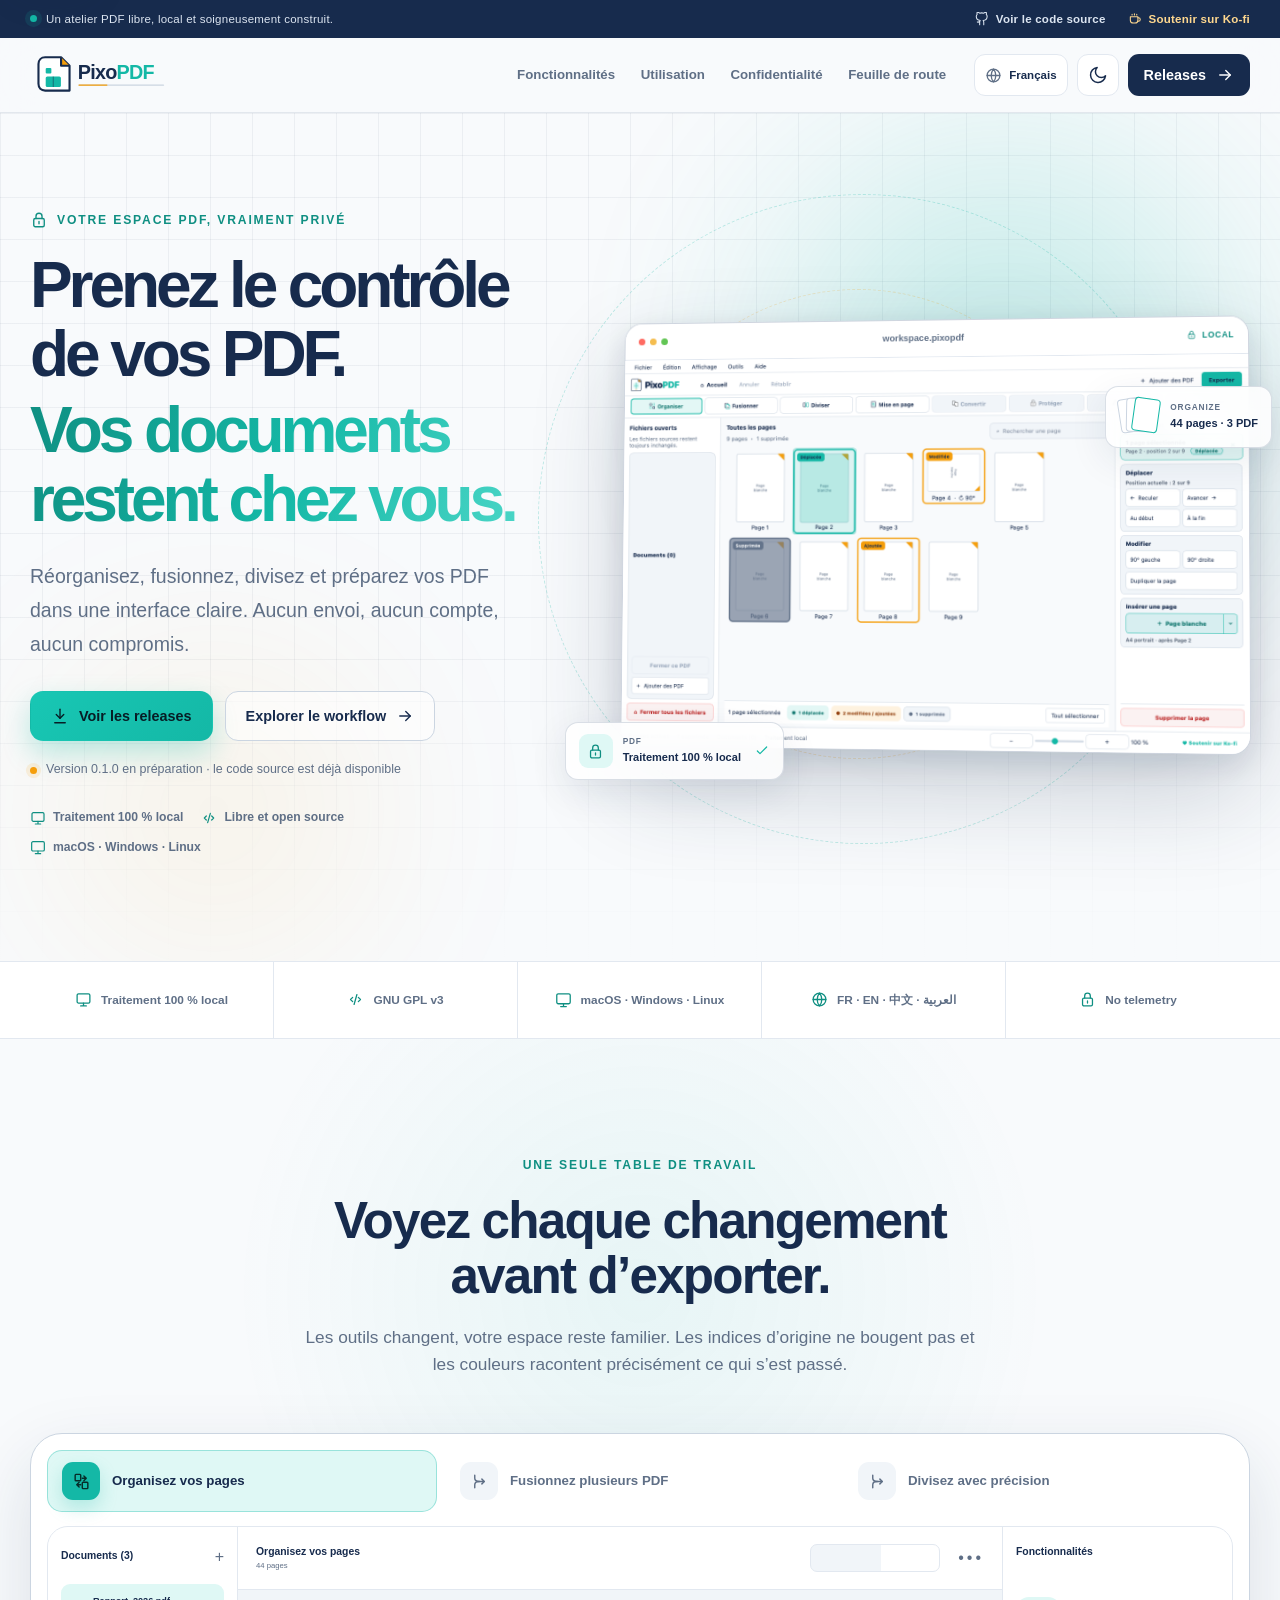
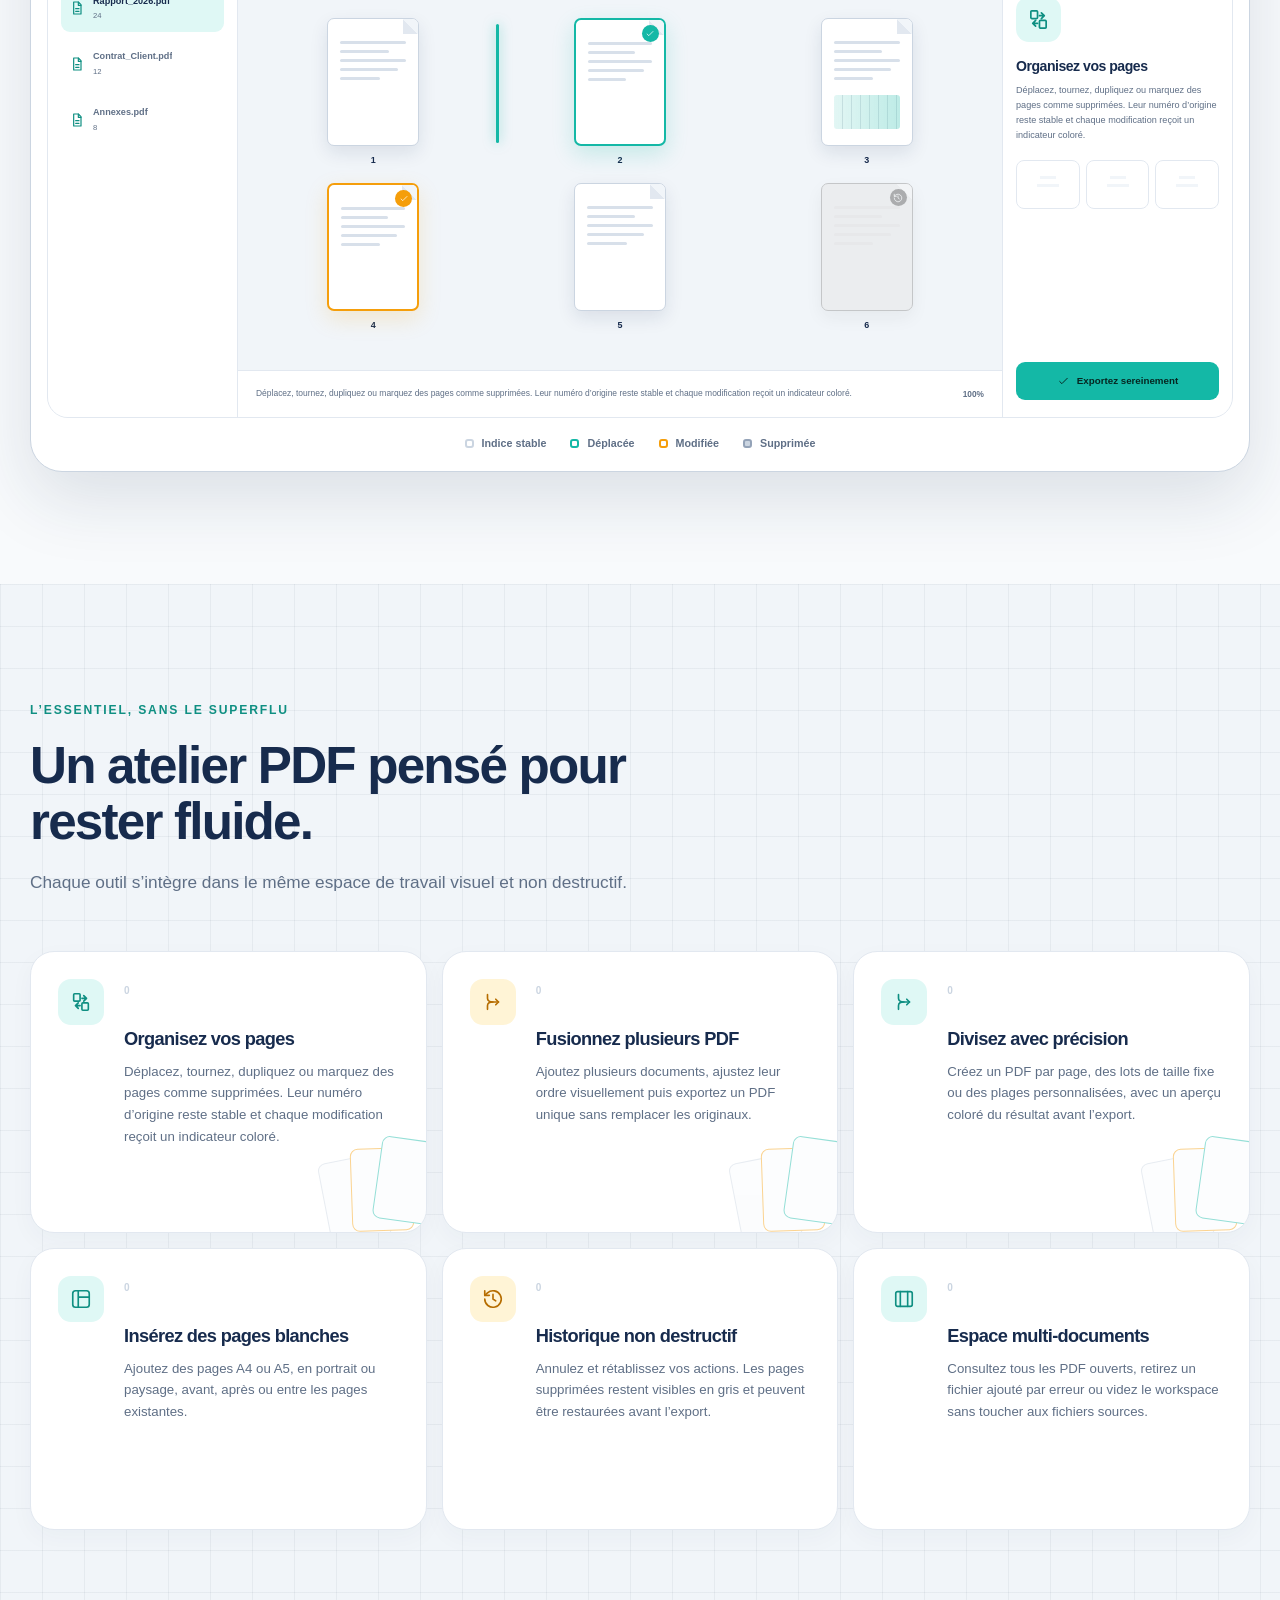
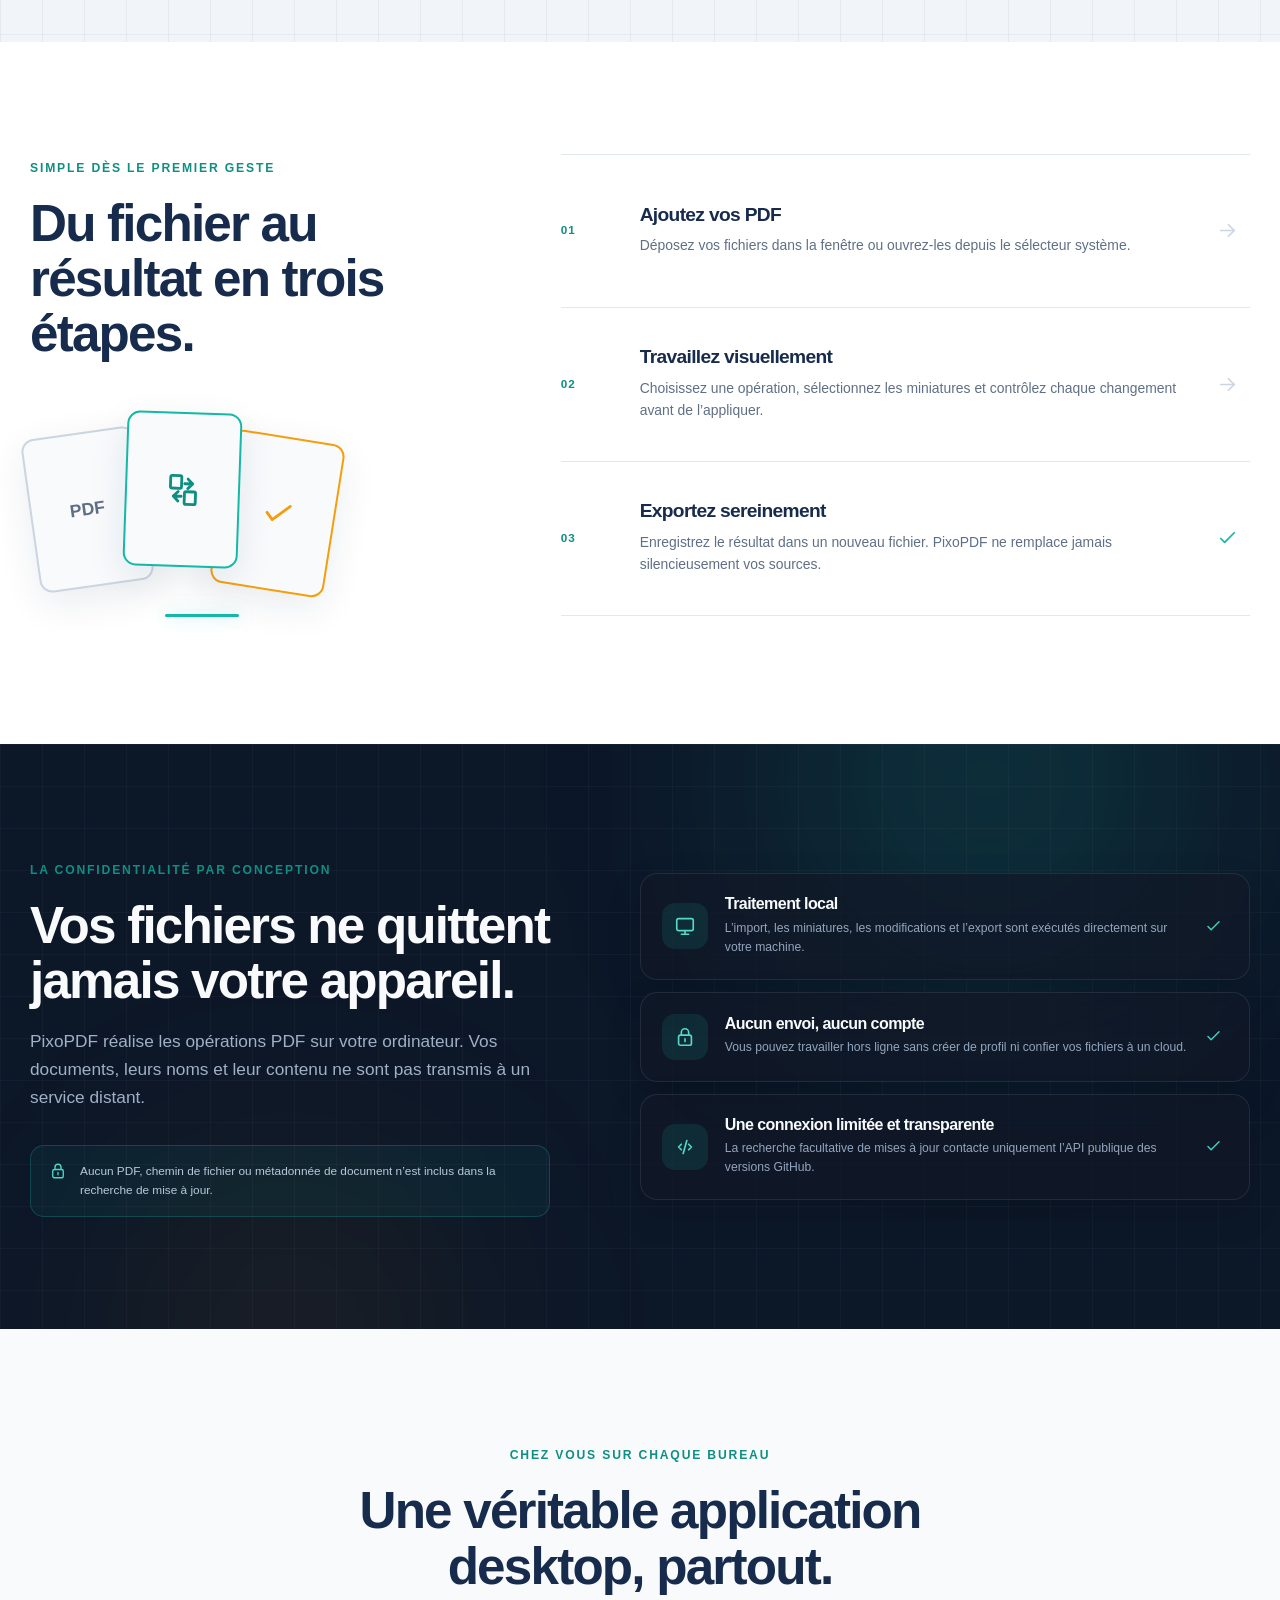
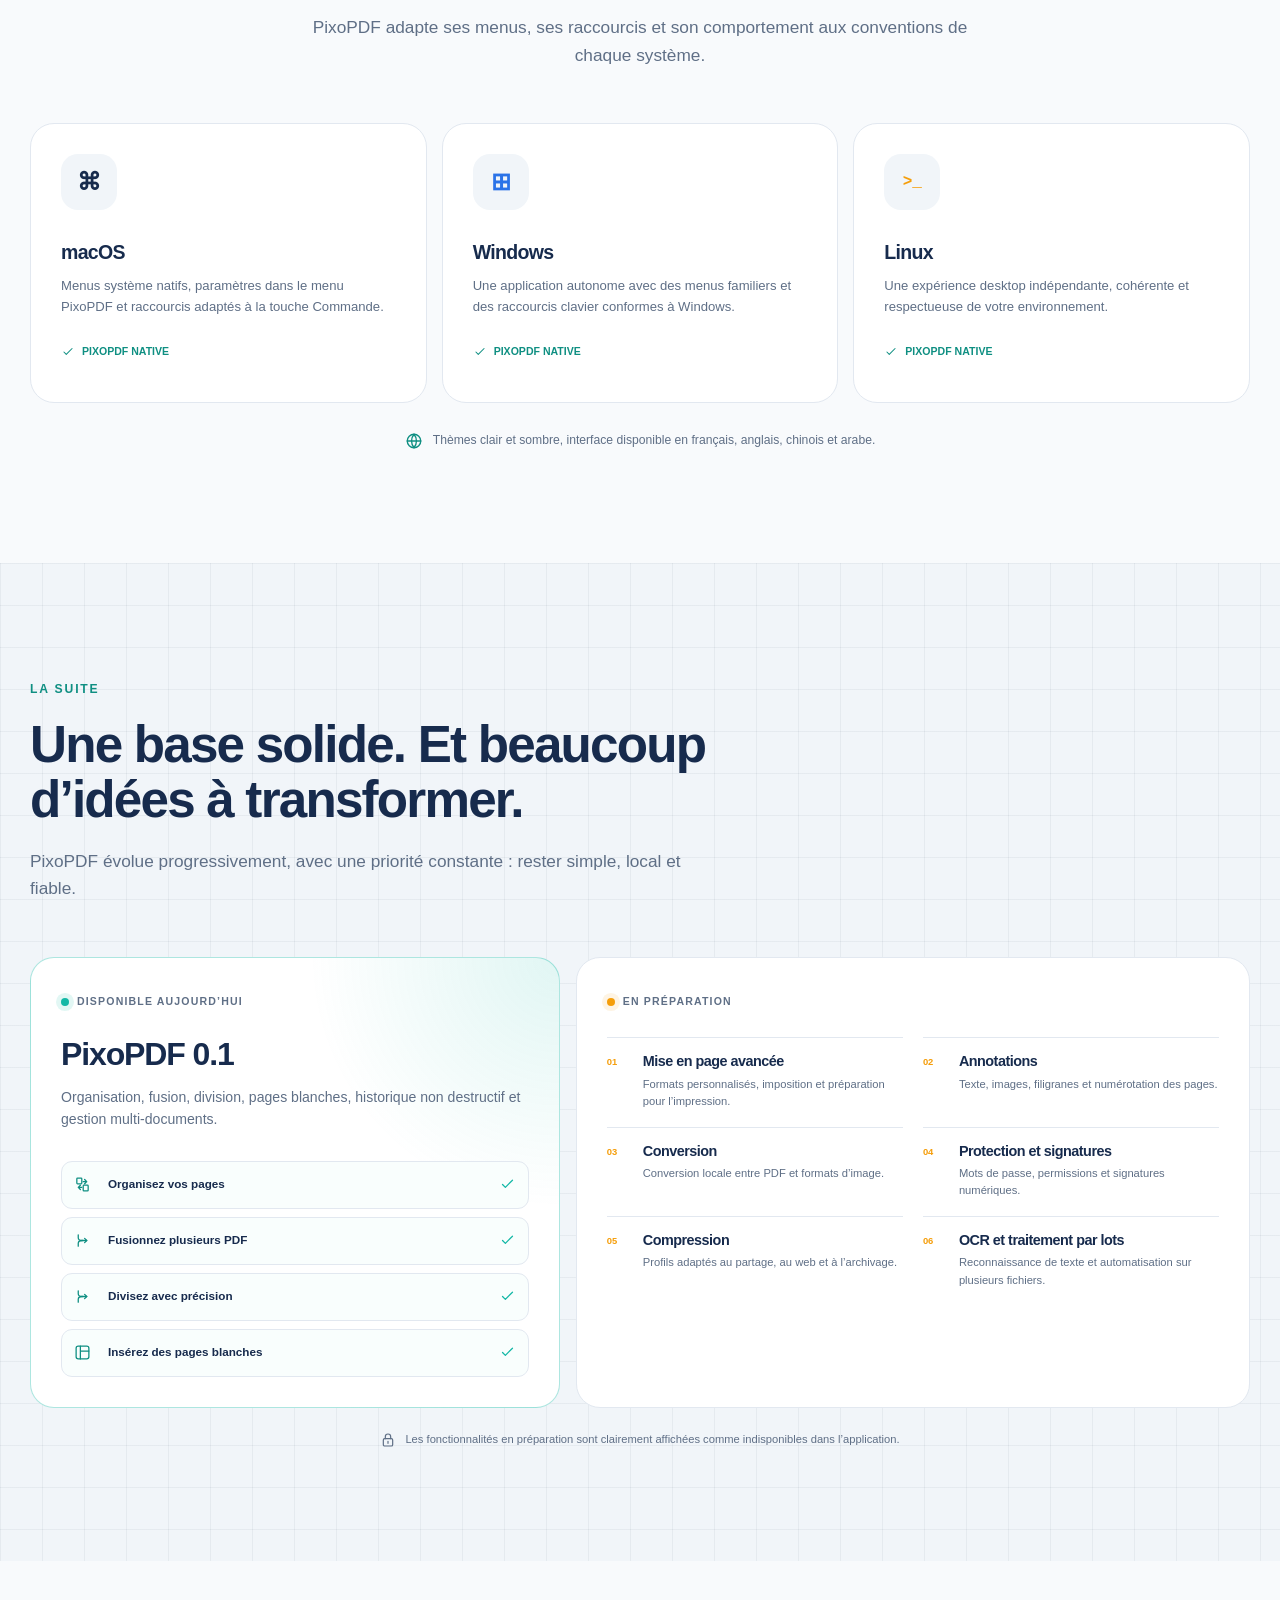
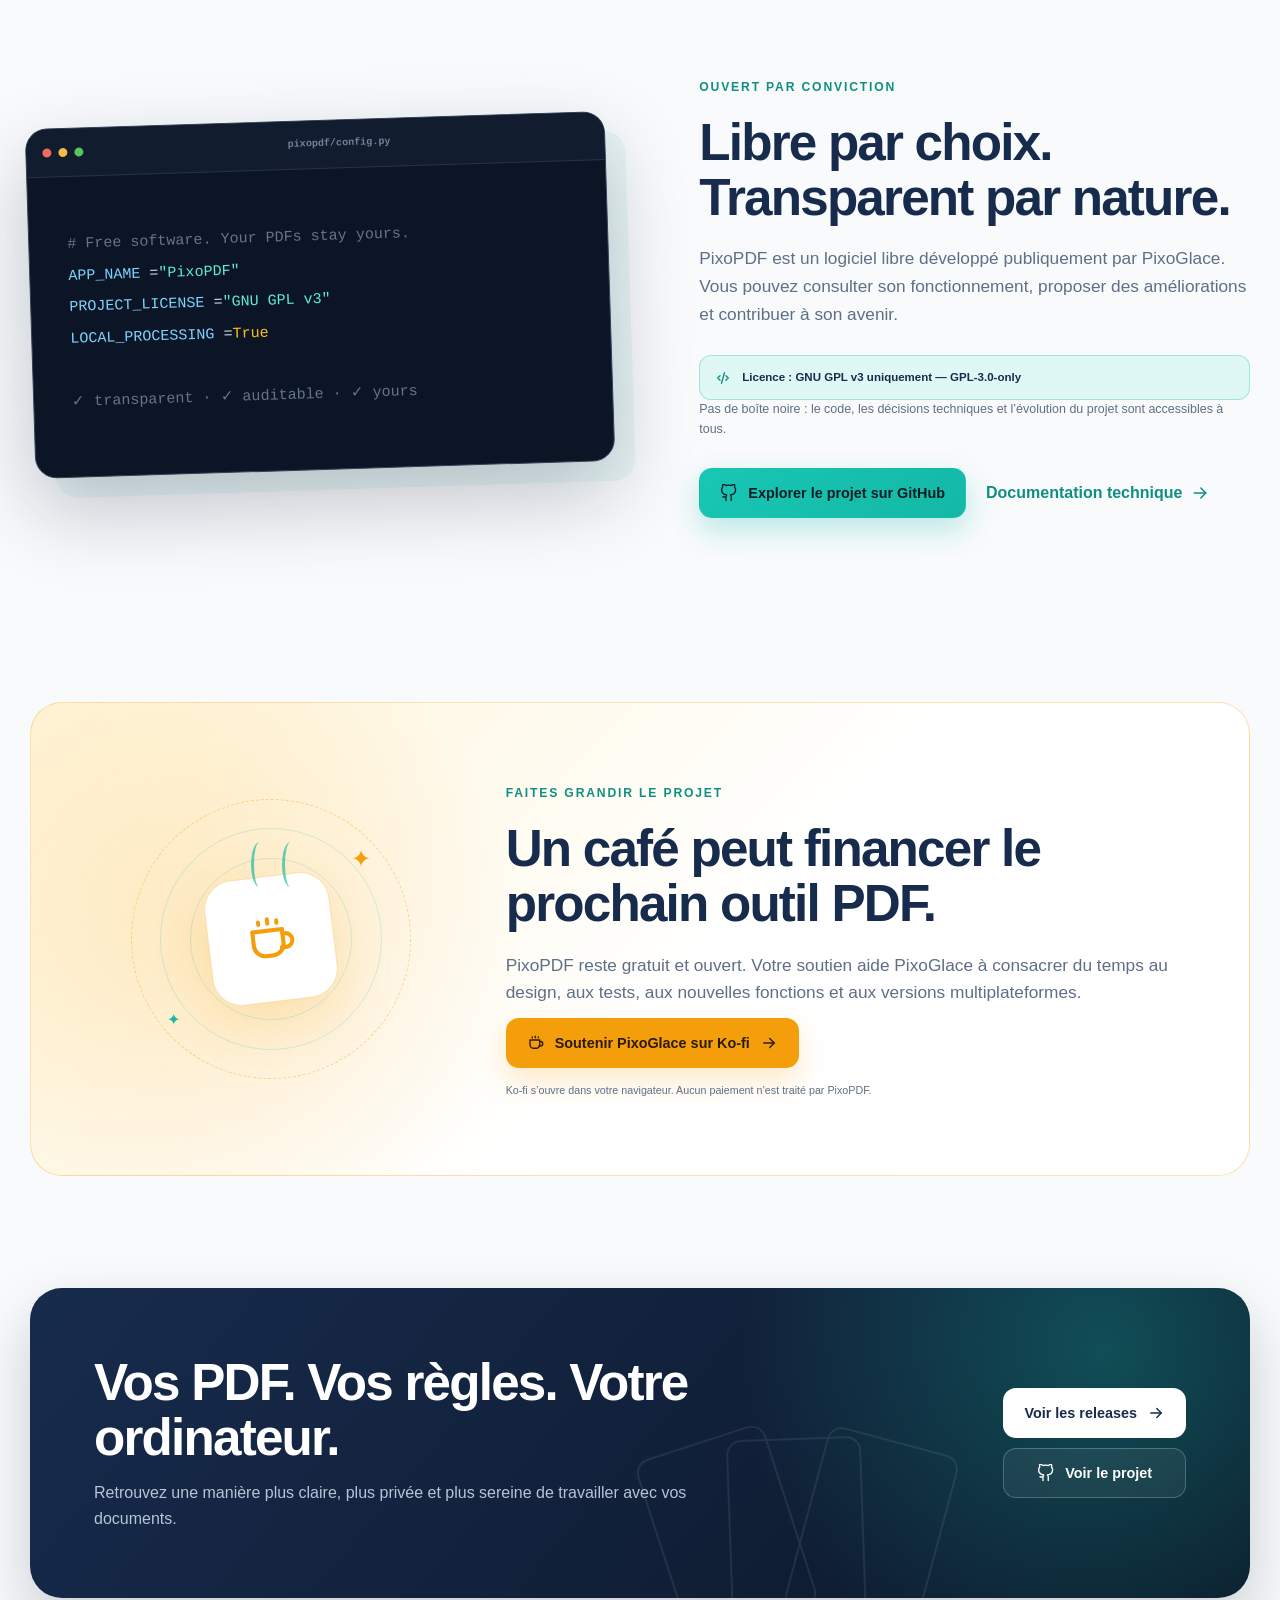
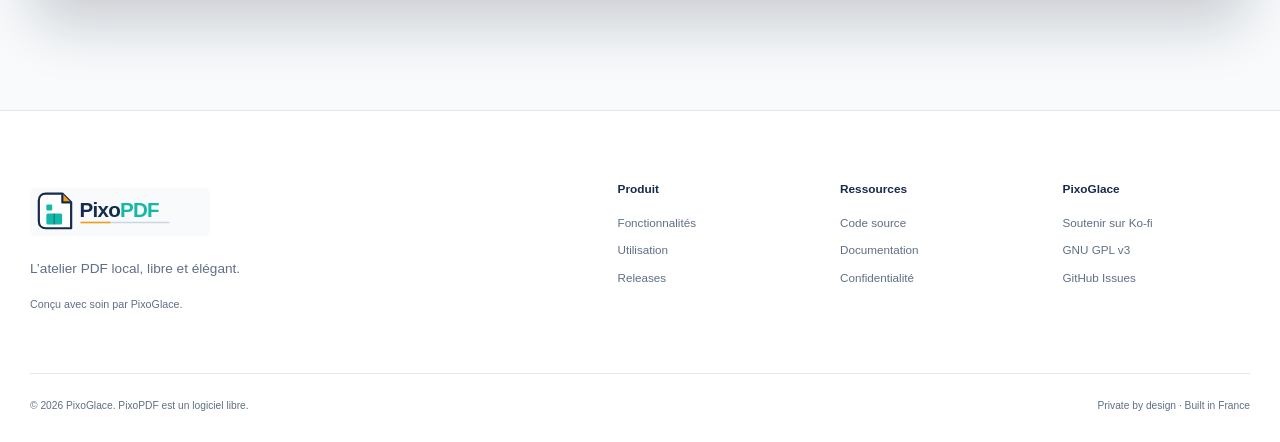
==== docs/index.html @ 4456e12b "feat(docs): add static multilingual showcase" ====
<!doctype html>
<html lang="fr" dir="ltr">
<head>
<meta charset="utf-8">
<meta name="viewport" content="width=device-width, initial-scale=1">
<link rel="preload" as="image" href="static/assets/pixopdf-wordmark-light.svg">
<link rel="preload" as="image" href="static/assets/pixopdf-wordmark-dark.svg">
<link rel="preload" as="image" href="static/assets/pixopdf-workspace-light.png">
<link rel="preload" as="image" href="static/assets/pixopdf-workspace-dark.png">
<title>PixoPDF — Organisez vos PDF sans les envoyer</title>
<meta name="description" content="Une boîte à outils PDF libre, privée et multiplateforme pour organiser, fusionner et diviser vos documents localement.">
<meta name="application-name" content="PixoPDF">
<link rel="author" href="https://github.com/PixoGlace">
<meta name="author" content="PixoGlace">
<link rel="manifest" href="site.webmanifest">
<link rel="canonical" href="https://pixoglace.github.io/pixopdf/">
<link rel="alternate" hreflang="fr" href="https://pixoglace.github.io/pixopdf/">
<link rel="alternate" hreflang="en" href="https://pixoglace.github.io/pixopdf/en/">
<link rel="alternate" hreflang="zh" href="https://pixoglace.github.io/pixopdf/zh/">
<link rel="alternate" hreflang="ar" href="https://pixoglace.github.io/pixopdf/ar/">
<meta property="og:title" content="PixoPDF — Organisez vos PDF sans les envoyer">
<meta property="og:description" content="Une boîte à outils PDF libre, privée et multiplateforme pour organiser, fusionner et diviser vos documents localement.">
<meta property="og:url" content="https://pixoglace.github.io/pixopdf/">
<meta property="og:site_name" content="PixoPDF">
<meta property="og:image" content="https://pixoglace.github.io/pixopdf/static/assets/pixopdf-og.png">
<meta property="og:image:width" content="1200">
<meta property="og:image:height" content="630">
<meta property="og:type" content="website">
<meta name="twitter:card" content="summary_large_image">
<meta name="twitter:title" content="PixoPDF — Organisez vos PDF sans les envoyer">
<meta name="twitter:description" content="Une boîte à outils PDF libre, privée et multiplateforme pour organiser, fusionner et diviser vos documents localement.">
<meta name="twitter:image" content="https://pixoglace.github.io/pixopdf/static/assets/pixopdf-og.png">
<link rel="icon" href="static/assets/pixopdf-app-icon-light.svg">
<link rel="stylesheet" href="static/style.css">
</head>
<body>
<input class="theme-checkbox" type="checkbox" id="theme-toggle" aria-label="Utiliser le thème sombre"><input class="menu-checkbox" type="checkbox" id="menu-toggle" aria-label="Ouvrir le menu"><a class="skip-link" href="#main">Accueil</a><div class="project-banner"><div class="shell banner-inner">
<p><span class="banner-pulse" aria-hidden="true"></span>Un atelier PDF libre, local et soigneusement construit.</p>
<div class="banner-links">
<a href="https://github.com/PixoGlace/pixopdf" target="_blank" rel="noopener noreferrer"><svg aria-hidden="true" fill="none" viewBox="0 0 24 24" stroke="currentColor" stroke-linecap="round" stroke-linejoin="round" stroke-width="1.8"><path d="M15 22v-4a4.8 4.8 0 0 0-1-3.5c3.3-.4 6.8-1.6 6.8-7A5.4 5.4 0 0 0 19.3 4 5 5 0 0 0 19.2.5S18 0 15 2a13.4 13.4 0 0 0-7 0C5-.1 3.8.5 3.8.5A5 5 0 0 0 3.7 4a5.4 5.4 0 0 0-1.5 3.7c0 5.3 3.5 6.5 6.8 6.9A4.8 4.8 0 0 0 8 18v4m-4-5c3 1 4-1 4-1"></path></svg>Voir le code source</a><a class="banner-kofi" href="https://ko-fi.com/pixoglace" target="_blank" rel="noopener noreferrer"><svg aria-hidden="true" fill="none" viewBox="0 0 24 24" stroke="currentColor" stroke-linecap="round" stroke-linejoin="round" stroke-width="1.8"><path d="M4 8h13v6a5 5 0 0 1-5 5H9a5 5 0 0 1-5-5Z"></path><path d="M17 10h1a3 3 0 0 1 0 6h-2"></path><path d="M7 4v1M11 3v2M15 4v1"></path></svg>Soutenir sur Ko-fi</a>
</div>
</div></div>
<header class="site-header"><div class="shell header-inner">
<a class="brand" href="./" aria-label="PixoPDF"><img class="brand-light" src="static/assets/pixopdf-wordmark-light.svg" alt="PixoPDF"><img class="brand-dark" src="static/assets/pixopdf-wordmark-dark.svg" alt="PixoPDF"></a><nav class="main-nav" aria-label="Navigation" id="mobile-navigation"><a href="#features">Fonctionnalités</a><a href="#workflow">Utilisation</a><a href="#privacy">Confidentialité</a><a href="#roadmap">Feuille de route</a><a class="mobile-kofi" href="https://ko-fi.com/pixoglace" target="_blank" rel="noopener noreferrer"><svg aria-hidden="true" fill="none" viewBox="0 0 24 24" stroke="currentColor" stroke-linecap="round" stroke-linejoin="round" stroke-width="1.8"><path d="M4 8h13v6a5 5 0 0 1-5 5H9a5 5 0 0 1-5-5Z"></path><path d="M17 10h1a3 3 0 0 1 0 6h-2"></path><path d="M7 4v1M11 3v2M15 4v1"></path></svg>Soutenir</a></nav><div class="header-actions">
<details class="language-menu"><summary><svg class="" aria-hidden="true" fill="none" viewBox="0 0 24 24" stroke="currentColor" stroke-linecap="round" stroke-linejoin="round" stroke-width="1.8"><circle cx="12" cy="12" r="9"></circle><path d="M3 12h18M12 3a14 14 0 0 1 0 18M12 3a14 14 0 0 0 0 18"></path></svg><span>Français</span></summary><ul>
<li><a href="./" hreflang="fr" aria-current="page">Français</a></li>
<li><a href="en/" hreflang="en">English</a></li>
<li><a href="zh/" hreflang="zh">中文</a></li>
<li><a href="ar/" hreflang="ar">العربية</a></li>
</ul></details><label class="icon-button theme-label" for="theme-toggle"><span class="sr-only">Utiliser le thème sombre</span><svg class="moon-icon" aria-hidden="true" fill="none" viewBox="0 0 24 24" stroke="currentColor" stroke-linecap="round" stroke-linejoin="round" stroke-width="1.8"><path d="M21 13a9 9 0 1 1-10-10 7 7 0 0 0 10 10Z"></path></svg><svg class="sun-icon" aria-hidden="true" fill="none" viewBox="0 0 24 24" stroke="currentColor" stroke-linecap="round" stroke-linejoin="round" stroke-width="1.8"><circle cx="12" cy="12" r="4"></circle><path d="M12 2v2M12 20v2M4.9 4.9l1.4 1.4M17.7 17.7l1.4 1.4M2 12h2M20 12h2M4.9 19.1l1.4-1.4M17.7 6.3l1.4-1.4"></path></svg></label><a class="button button-small header-download" href="https://github.com/PixoGlace/pixopdf/releases">Releases<svg aria-hidden="true" fill="none" viewBox="0 0 24 24" stroke="currentColor" stroke-linecap="round" stroke-linejoin="round" stroke-width="1.8"><path d="M5 12h14"></path><path d="m13 6 6 6-6 6"></path></svg></a><label class="menu-toggle" for="menu-toggle"><span class="sr-only">Ouvrir le menu</span><i aria-hidden="true"></i><i aria-hidden="true"></i></label>
</div>
</div></header><main id="main"><section class="hero section-grid" id="home"><div class="hero-glow hero-glow-teal"></div>
<div class="hero-glow hero-glow-amber"></div>
<div class="shell hero-content">
<div class="hero-copy">
<div class="eyebrow">
<svg aria-hidden="true" fill="none" viewBox="0 0 24 24" stroke="currentColor" stroke-linecap="round" stroke-linejoin="round" stroke-width="1.8"><rect x="5" y="10" width="14" height="11" rx="2"></rect><path d="M8 10V7a4 4 0 0 1 8 0v3M12 14v3"></path></svg>Votre espace PDF, vraiment privé</div>
<h1>Prenez le contrôle de vos PDF.<span>Vos documents restent chez vous.</span>
</h1>
<p class="hero-description">Réorganisez, fusionnez, divisez et préparez vos PDF dans une interface claire. Aucun envoi, aucun compte, aucun compromis.</p>
<div class="hero-actions">
<a class="button button-primary" href="https://github.com/PixoGlace/pixopdf/releases"><svg aria-hidden="true" fill="none" viewBox="0 0 24 24" stroke="currentColor" stroke-linecap="round" stroke-linejoin="round" stroke-width="1.8"><path d="M12 3v12"></path><path d="m7 10 5 5 5-5"></path><path d="M5 21h14"></path></svg>Voir les releases</a><a class="button button-secondary" href="#showcase">Explorer le workflow<svg aria-hidden="true" fill="none" viewBox="0 0 24 24" stroke="currentColor" stroke-linecap="round" stroke-linejoin="round" stroke-width="1.8"><path d="M5 12h14"></path><path d="m13 6 6 6-6 6"></path></svg></a>
</div>
<p class="release-note"><span class="release-dot"></span>Version 0.1.0 en préparation · le code source est déjà disponible</p>
<div class="hero-badges" aria-label="Gratuit · Sans compte · GNU GPLv3">
<span><svg aria-hidden="true" fill="none" viewBox="0 0 24 24" stroke="currentColor" stroke-linecap="round" stroke-linejoin="round" stroke-width="1.8"><rect x="3" y="4" width="18" height="13" rx="2"></rect><path d="M8 21h8M12 17v4"></path></svg>Traitement 100 % local</span><span><svg aria-hidden="true" fill="none" viewBox="0 0 24 24" stroke="currentColor" stroke-linecap="round" stroke-linejoin="round" stroke-width="1.8"><path d="m8 9-3 3 3 3"></path><path d="m16 9 3 3-3 3"></path><path d="m14 5-4 14"></path></svg>Libre et open source</span><span><svg aria-hidden="true" fill="none" viewBox="0 0 24 24" stroke="currentColor" stroke-linecap="round" stroke-linejoin="round" stroke-width="1.8"><rect x="2.5" y="4" width="19" height="14" rx="2"></rect><path d="M8 22h8M12 18v4"></path></svg>macOS · Windows · Linux</span>
</div>
</div>
<div class="hero-visual">
<div class="visual-orbit orbit-one"></div>
<div class="visual-orbit orbit-two"></div>
<div class="app-window">
<div class="window-bar">
<div class="window-dots" aria-hidden="true">
<span></span><span></span><span></span>
</div>
<div class="window-title">workspace.pixopdf</div>
<div class="window-secure">
<svg aria-hidden="true" fill="none" viewBox="0 0 24 24" stroke="currentColor" stroke-linecap="round" stroke-linejoin="round" stroke-width="1.8"><rect x="5" y="10" width="14" height="11" rx="2"></rect><path d="M8 10V7a4 4 0 0 1 8 0v3M12 14v3"></path></svg>LOCAL</div>
</div>
<img class="workspace-shot shot-light" src="static/assets/pixopdf-workspace-light.png" alt="Interface de PixoPDF affichant des miniatures de pages et les options d’organisation"><img class="workspace-shot shot-dark" src="static/assets/pixopdf-workspace-dark.png" alt="Interface de PixoPDF affichant des miniatures de pages et les options d’organisation">
</div>
<div class="floating-card floating-local">
<span class="floating-icon teal"><svg aria-hidden="true" fill="none" viewBox="0 0 24 24" stroke="currentColor" stroke-linecap="round" stroke-linejoin="round" stroke-width="1.8"><rect x="5" y="10" width="14" height="11" rx="2"></rect><path d="M8 10V7a4 4 0 0 1 8 0v3M12 14v3"></path></svg></span><span><small>PDF</small>Traitement 100 % local</span><svg aria-hidden="true" fill="none" viewBox="0 0 24 24" stroke="currentColor" stroke-linecap="round" stroke-linejoin="round" stroke-width="1.8" class="floating-check"><path d="m5 12 4 4L19 6"></path></svg>
</div>
<div class="floating-card floating-pages">
<div class="mini-pages" aria-hidden="true">
<i></i><i></i><i></i>
</div>
<span><small>ORGANIZE</small>44 pages · 3 PDF</span>
</div>
</div>
</div></section><section class="trust-strip" aria-label="Gratuit · Sans compte · GNU GPLv3"><div class="shell trust-inner">
<div>
<svg aria-hidden="true" fill="none" viewBox="0 0 24 24" stroke="currentColor" stroke-linecap="round" stroke-linejoin="round" stroke-width="1.8"><rect x="3" y="4" width="18" height="13" rx="2"></rect><path d="M8 21h8M12 17v4"></path></svg><span>Traitement 100 % local</span>
</div>
<div>
<svg aria-hidden="true" fill="none" viewBox="0 0 24 24" stroke="currentColor" stroke-linecap="round" stroke-linejoin="round" stroke-width="1.8"><path d="m8 9-3 3 3 3"></path><path d="m16 9 3 3-3 3"></path><path d="m14 5-4 14"></path></svg><span>GNU GPL v3</span>
</div>
<div>
<svg aria-hidden="true" fill="none" viewBox="0 0 24 24" stroke="currentColor" stroke-linecap="round" stroke-linejoin="round" stroke-width="1.8"><rect x="2.5" y="4" width="19" height="14" rx="2"></rect><path d="M8 22h8M12 18v4"></path></svg><span>macOS · Windows · Linux</span>
</div>
<div>
<svg aria-hidden="true" fill="none" viewBox="0 0 24 24" stroke="currentColor" stroke-linecap="round" stroke-linejoin="round" stroke-width="1.8"><circle cx="12" cy="12" r="9"></circle><path d="M3 12h18M12 3a14 14 0 0 1 0 18M12 3a14 14 0 0 0 0 18"></path></svg><span>FR · EN · 中文 · العربية</span>
</div>
<div>
<svg aria-hidden="true" fill="none" viewBox="0 0 24 24" stroke="currentColor" stroke-linecap="round" stroke-linejoin="round" stroke-width="1.8"><rect x="5" y="10" width="14" height="11" rx="2"></rect><path d="M8 10V7a4 4 0 0 1 8 0v3M12 14v3"></path></svg><span>No telemetry</span>
</div>
</div></section><section class="showcase section" id="showcase"><div class="shell">
<div class="section-heading centered">
<span class="eyebrow">Une seule table de travail</span><h2>Voyez chaque changement avant d’exporter.</h2>
<p>Les outils changent, votre espace reste familier. Les indices d’origine ne bougent pas et les couleurs racontent précisément ce qui s’est passé.</p>
</div>
<div class="showcase-shell">
<input class="mode-radio" type="radio" name="showcase-mode" id="mode-organize" checked><input class="mode-radio" type="radio" name="showcase-mode" id="mode-merge"><input class="mode-radio" type="radio" name="showcase-mode" id="mode-split"><div class="mode-tabs" aria-label="Choisissez un mode pour découvrir son flux">
<label class="mode-tab" for="mode-organize"><span><svg aria-hidden="true" fill="none" viewBox="0 0 24 24" stroke="currentColor" stroke-linecap="round" stroke-linejoin="round" stroke-width="1.8"><rect x="4" y="3" width="7" height="8" rx="1"></rect><rect x="13" y="13" width="7" height="8" rx="1"></rect><path d="m15 5 3 3-3 3M18 8h-5M9 19l-3-3 3-3M6 16h5"></path></svg></span>Organisez vos pages</label><label class="mode-tab" for="mode-merge"><span><svg aria-hidden="true" fill="none" viewBox="0 0 24 24" stroke="currentColor" stroke-linecap="round" stroke-linejoin="round" stroke-width="1.8"><path d="M6 4v4c0 3 2 4 6 4h6"></path><path d="M6 20v-4c0-3 2-4 6-4"></path><path d="m15 9 3 3-3 3"></path></svg></span>Fusionnez plusieurs PDF</label><label class="mode-tab" for="mode-split"><span><svg aria-hidden="true" fill="none" viewBox="0 0 24 24" stroke="currentColor" stroke-linecap="round" stroke-linejoin="round" stroke-width="1.8"><path d="M6 4v4c0 3 2 4 6 4h6"></path><path d="M12 12c-4 0-6 1-6 4v4"></path><path d="m15 9 3 3-3 3"></path></svg></span>Divisez avec précision</label>
</div>
<div class="workflow-demo demo-mode demo-organize">
<aside class="demo-files"><div class="demo-panel-title">
<span>Documents (3)</span><b>+</b>
</div>
<div class="demo-file selected">
<svg aria-hidden="true" fill="none" viewBox="0 0 24 24" stroke="currentColor" stroke-linecap="round" stroke-linejoin="round" stroke-width="1.8"><path d="M7 3h7l4 4v14H7Z"></path><path d="M14 3v5h4M10 13h5M10 17h5"></path></svg><span><b>Rapport_2026.pdf</b><small>24</small></span>
</div>
<div class="demo-file">
<svg aria-hidden="true" fill="none" viewBox="0 0 24 24" stroke="currentColor" stroke-linecap="round" stroke-linejoin="round" stroke-width="1.8"><path d="M7 3h7l4 4v14H7Z"></path><path d="M14 3v5h4M10 13h5M10 17h5"></path></svg><span><b>Contrat_Client.pdf</b><small>12</small></span>
</div>
<div class="demo-file">
<svg aria-hidden="true" fill="none" viewBox="0 0 24 24" stroke="currentColor" stroke-linecap="round" stroke-linejoin="round" stroke-width="1.8"><path d="M7 3h7l4 4v14H7Z"></path><path d="M14 3v5h4M10 13h5M10 17h5"></path></svg><span><b>Annexes.pdf</b><small>8</small></span>
</div></aside><div class="demo-canvas">
<div class="demo-toolbar">
<span><b>Organisez vos pages</b><small>44 pages</small></span><div class="demo-search"></div>
<div class="demo-view-dots">•••</div>
</div>
<div class="page-conveyor" aria-live="polite">
<div class="page-wrap state-stable">
<div class="page-card">
<div class="page-fold"></div>
<div class="page-lines">
<i></i><i></i><i></i><i></i><i></i>
</div>
</div>
<span class="page-index">1</span>
</div>
<div class="page-wrap state-moved">
<span class="drop-index"></span><div class="page-card">
<div class="page-fold"></div>
<div class="page-lines">
<i></i><i></i><i></i><i></i><i></i>
</div>
<span class="state-mark"><svg aria-hidden="true" fill="none" viewBox="0 0 24 24" stroke="currentColor" stroke-linecap="round" stroke-linejoin="round" stroke-width="1.8"><path d="m5 12 4 4L19 6"></path></svg></span>
</div>
<span class="page-index">2</span>
</div>
<div class="page-wrap state-stable">
<div class="page-card">
<div class="page-fold"></div>
<div class="page-lines">
<i></i><i></i><i></i><i></i><i></i>
</div>
<div class="page-chart"></div>
</div>
<span class="page-index">3</span>
</div>
<div class="page-wrap state-modified">
<div class="page-card">
<div class="page-fold"></div>
<div class="page-lines">
<i></i><i></i><i></i><i></i><i></i>
</div>
<span class="state-mark"><svg aria-hidden="true" fill="none" viewBox="0 0 24 24" stroke="currentColor" stroke-linecap="round" stroke-linejoin="round" stroke-width="1.8"><path d="m5 12 4 4L19 6"></path></svg></span>
</div>
<span class="page-index">4</span>
</div>
<div class="page-wrap state-stable">
<div class="page-card">
<div class="page-fold"></div>
<div class="page-lines">
<i></i><i></i><i></i><i></i><i></i>
</div>
</div>
<span class="page-index">5</span>
</div>
<div class="page-wrap state-deleted">
<div class="page-card">
<div class="page-fold"></div>
<div class="page-lines">
<i></i><i></i><i></i><i></i><i></i>
</div>
<span class="state-mark"><svg aria-hidden="true" fill="none" viewBox="0 0 24 24" stroke="currentColor" stroke-linecap="round" stroke-linejoin="round" stroke-width="1.8"><path d="M3 12a9 9 0 1 0 3-6.7L3 8"></path><path d="M3 3v5h5M12 7v5l3 2"></path></svg></span>
</div>
<span class="page-index">6</span>
</div>
</div>
<div class="demo-statusbar">
<span>Déplacez, tournez, dupliquez ou marquez des pages comme supprimées. Leur numéro d’origine reste stable et chaque modification reçoit un indicateur coloré.</span><b>100%</b>
</div>
</div>
<aside class="demo-options"><div class="demo-panel-title">Fonctionnalités</div>
<div class="option-icon"><svg aria-hidden="true" fill="none" viewBox="0 0 24 24" stroke="currentColor" stroke-linecap="round" stroke-linejoin="round" stroke-width="1.8"><rect x="4" y="3" width="7" height="8" rx="1"></rect><rect x="13" y="13" width="7" height="8" rx="1"></rect><path d="m15 5 3 3-3 3M18 8h-5M9 19l-3-3 3-3M6 16h5"></path></svg></div>
<h3>Organisez vos pages</h3>
<p>Déplacez, tournez, dupliquez ou marquez des pages comme supprimées. Leur numéro d’origine reste stable et chaque modification reçoit un indicateur coloré.</p>
<div class="option-actions">
<span></span><span></span><span></span>
</div>
<span class="demo-action"><svg aria-hidden="true" fill="none" viewBox="0 0 24 24" stroke="currentColor" stroke-linecap="round" stroke-linejoin="round" stroke-width="1.8"><path d="m5 12 4 4L19 6"></path></svg>Exportez sereinement</span></aside>
</div>
<div class="workflow-demo demo-mode demo-merge">
<aside class="demo-files"><div class="demo-panel-title">
<span>Documents (3)</span><b>+</b>
</div>
<div class="demo-file selected">
<svg aria-hidden="true" fill="none" viewBox="0 0 24 24" stroke="currentColor" stroke-linecap="round" stroke-linejoin="round" stroke-width="1.8"><path d="M7 3h7l4 4v14H7Z"></path><path d="M14 3v5h4M10 13h5M10 17h5"></path></svg><span><b>Rapport_2026.pdf</b><small>24</small></span>
</div>
<div class="demo-file">
<svg aria-hidden="true" fill="none" viewBox="0 0 24 24" stroke="currentColor" stroke-linecap="round" stroke-linejoin="round" stroke-width="1.8"><path d="M7 3h7l4 4v14H7Z"></path><path d="M14 3v5h4M10 13h5M10 17h5"></path></svg><span><b>Contrat_Client.pdf</b><small>12</small></span>
</div>
<div class="demo-file">
<svg aria-hidden="true" fill="none" viewBox="0 0 24 24" stroke="currentColor" stroke-linecap="round" stroke-linejoin="round" stroke-width="1.8"><path d="M7 3h7l4 4v14H7Z"></path><path d="M14 3v5h4M10 13h5M10 17h5"></path></svg><span><b>Annexes.pdf</b><small>8</small></span>
</div></aside><div class="demo-canvas">
<div class="demo-toolbar">
<span><b>Fusionnez plusieurs PDF</b><small>44 pages</small></span><div class="demo-search"></div>
<div class="demo-view-dots">•••</div>
</div>
<div class="page-conveyor" aria-live="polite">
<div class="page-wrap state-stable">
<div class="page-card">
<div class="page-fold"></div>
<div class="page-lines">
<i></i><i></i><i></i><i></i><i></i>
</div>
</div>
<span class="page-index">1</span>
</div>
<div class="page-wrap state-stable">
<div class="page-card">
<div class="page-fold"></div>
<div class="page-lines">
<i></i><i></i><i></i><i></i><i></i>
</div>
<span class="state-mark"><svg aria-hidden="true" fill="none" viewBox="0 0 24 24" stroke="currentColor" stroke-linecap="round" stroke-linejoin="round" stroke-width="1.8"><path d="m5 12 4 4L19 6"></path></svg></span>
</div>
<span class="page-index">2</span>
</div>
<div class="page-wrap state-stable">
<div class="page-card">
<div class="page-fold"></div>
<div class="page-lines">
<i></i><i></i><i></i><i></i><i></i>
</div>
<div class="page-chart"></div>
</div>
<span class="page-index">3</span>
</div>
<div class="page-wrap state-moved">
<div class="page-card">
<div class="page-fold"></div>
<div class="page-lines">
<i></i><i></i><i></i><i></i><i></i>
</div>
<span class="state-mark"><svg aria-hidden="true" fill="none" viewBox="0 0 24 24" stroke="currentColor" stroke-linecap="round" stroke-linejoin="round" stroke-width="1.8"><path d="m5 12 4 4L19 6"></path></svg></span>
</div>
<span class="page-index">4</span>
</div>
<div class="page-wrap state-moved">
<div class="page-card">
<div class="page-fold"></div>
<div class="page-lines">
<i></i><i></i><i></i><i></i><i></i>
</div>
</div>
<span class="page-index">5</span>
</div>
<div class="page-wrap state-moved">
<div class="page-card">
<div class="page-fold"></div>
<div class="page-lines">
<i></i><i></i><i></i><i></i><i></i>
</div>
<span class="state-mark"><svg aria-hidden="true" fill="none" viewBox="0 0 24 24" stroke="currentColor" stroke-linecap="round" stroke-linejoin="round" stroke-width="1.8"><path d="M3 12a9 9 0 1 0 3-6.7L3 8"></path><path d="M3 3v5h5M12 7v5l3 2"></path></svg></span>
</div>
<span class="page-index">6</span>
</div>
</div>
<div class="demo-statusbar">
<span>Ajoutez plusieurs documents, ajustez leur ordre visuellement puis exportez un PDF unique sans remplacer les originaux.</span><b>100%</b>
</div>
</div>
<aside class="demo-options"><div class="demo-panel-title">Fonctionnalités</div>
<div class="option-icon"><svg aria-hidden="true" fill="none" viewBox="0 0 24 24" stroke="currentColor" stroke-linecap="round" stroke-linejoin="round" stroke-width="1.8"><rect x="4" y="3" width="7" height="8" rx="1"></rect><rect x="13" y="13" width="7" height="8" rx="1"></rect><path d="m15 5 3 3-3 3M18 8h-5M9 19l-3-3 3-3M6 16h5"></path></svg></div>
<h3>Fusionnez plusieurs PDF</h3>
<p>Ajoutez plusieurs documents, ajustez leur ordre visuellement puis exportez un PDF unique sans remplacer les originaux.</p>
<div class="option-actions">
<span></span><span></span><span></span>
</div>
<span class="demo-action"><svg aria-hidden="true" fill="none" viewBox="0 0 24 24" stroke="currentColor" stroke-linecap="round" stroke-linejoin="round" stroke-width="1.8"><path d="m5 12 4 4L19 6"></path></svg>Exportez sereinement</span></aside>
</div>
<div class="workflow-demo demo-mode demo-split">
<aside class="demo-files"><div class="demo-panel-title">
<span>Documents (3)</span><b>+</b>
</div>
<div class="demo-file selected">
<svg aria-hidden="true" fill="none" viewBox="0 0 24 24" stroke="currentColor" stroke-linecap="round" stroke-linejoin="round" stroke-width="1.8"><path d="M7 3h7l4 4v14H7Z"></path><path d="M14 3v5h4M10 13h5M10 17h5"></path></svg><span><b>Rapport_2026.pdf</b><small>24</small></span>
</div>
<div class="demo-file">
<svg aria-hidden="true" fill="none" viewBox="0 0 24 24" stroke="currentColor" stroke-linecap="round" stroke-linejoin="round" stroke-width="1.8"><path d="M7 3h7l4 4v14H7Z"></path><path d="M14 3v5h4M10 13h5M10 17h5"></path></svg><span><b>Contrat_Client.pdf</b><small>12</small></span>
</div>
<div class="demo-file">
<svg aria-hidden="true" fill="none" viewBox="0 0 24 24" stroke="currentColor" stroke-linecap="round" stroke-linejoin="round" stroke-width="1.8"><path d="M7 3h7l4 4v14H7Z"></path><path d="M14 3v5h4M10 13h5M10 17h5"></path></svg><span><b>Annexes.pdf</b><small>8</small></span>
</div></aside><div class="demo-canvas">
<div class="demo-toolbar">
<span><b>Divisez avec précision</b><small>44 pages</small></span><div class="demo-search"></div>
<div class="demo-view-dots">•••</div>
</div>
<div class="page-conveyor" aria-live="polite">
<div class="page-wrap state-batch-a">
<div class="page-card">
<div class="page-fold"></div>
<div class="page-lines">
<i></i><i></i><i></i><i></i><i></i>
</div>
</div>
<span class="page-index">1</span><span class="batch-label">A</span>
</div>
<div class="page-wrap state-batch-a">
<div class="page-card">
<div class="page-fold"></div>
<div class="page-lines">
<i></i><i></i><i></i><i></i><i></i>
</div>
<span class="state-mark"><svg aria-hidden="true" fill="none" viewBox="0 0 24 24" stroke="currentColor" stroke-linecap="round" stroke-linejoin="round" stroke-width="1.8"><path d="m5 12 4 4L19 6"></path></svg></span>
</div>
<span class="page-index">2</span><span class="batch-label">A</span>
</div>
<div class="page-wrap state-batch-b">
<div class="page-card">
<div class="page-fold"></div>
<div class="page-lines">
<i></i><i></i><i></i><i></i><i></i>
</div>
<div class="page-chart"></div>
</div>
<span class="page-index">3</span><span class="batch-label">B</span>
</div>
<div class="page-wrap state-batch-b">
<div class="page-card">
<div class="page-fold"></div>
<div class="page-lines">
<i></i><i></i><i></i><i></i><i></i>
</div>
<span class="state-mark"><svg aria-hidden="true" fill="none" viewBox="0 0 24 24" stroke="currentColor" stroke-linecap="round" stroke-linejoin="round" stroke-width="1.8"><path d="m5 12 4 4L19 6"></path></svg></span>
</div>
<span class="page-index">4</span><span class="batch-label">B</span>
</div>
<div class="page-wrap state-batch-c">
<div class="page-card">
<div class="page-fold"></div>
<div class="page-lines">
<i></i><i></i><i></i><i></i><i></i>
</div>
</div>
<span class="page-index">5</span><span class="batch-label">C</span>
</div>
<div class="page-wrap state-batch-c">
<div class="page-card">
<div class="page-fold"></div>
<div class="page-lines">
<i></i><i></i><i></i><i></i><i></i>
</div>
<span class="state-mark"><svg aria-hidden="true" fill="none" viewBox="0 0 24 24" stroke="currentColor" stroke-linecap="round" stroke-linejoin="round" stroke-width="1.8"><path d="M3 12a9 9 0 1 0 3-6.7L3 8"></path><path d="M3 3v5h5M12 7v5l3 2"></path></svg></span>
</div>
<span class="page-index">6</span><span class="batch-label">C</span>
</div>
</div>
<div class="demo-statusbar">
<span>Créez un PDF par page, des lots de taille fixe ou des plages personnalisées, avec un aperçu coloré du résultat avant l’export.</span><b>100%</b>
</div>
</div>
<aside class="demo-options"><div class="demo-panel-title">Fonctionnalités</div>
<div class="option-icon"><svg aria-hidden="true" fill="none" viewBox="0 0 24 24" stroke="currentColor" stroke-linecap="round" stroke-linejoin="round" stroke-width="1.8"><rect x="4" y="3" width="7" height="8" rx="1"></rect><rect x="13" y="13" width="7" height="8" rx="1"></rect><path d="m15 5 3 3-3 3M18 8h-5M9 19l-3-3 3-3M6 16h5"></path></svg></div>
<h3>Divisez avec précision</h3>
<p>Créez un PDF par page, des lots de taille fixe ou des plages personnalisées, avec un aperçu coloré du résultat avant l’export.</p>
<div class="option-actions">
<span></span><span></span><span></span>
</div>
<span class="demo-action"><svg aria-hidden="true" fill="none" viewBox="0 0 24 24" stroke="currentColor" stroke-linecap="round" stroke-linejoin="round" stroke-width="1.8"><path d="m5 12 4 4L19 6"></path></svg>Exportez sereinement</span></aside>
</div>
<div class="state-legend">
<span><i class="legend-stable"></i>Indice stable</span><span><i class="legend-moved"></i>Déplacée</span><span><i class="legend-modified"></i>Modifiée</span><span><i class="legend-deleted"></i>Supprimée</span>
</div>
</div>
</div></section><section class="features section section-grid" id="features"><div class="shell">
<div class="section-heading">
<span class="eyebrow">L’essentiel, sans le superflu</span><h2>Un atelier PDF pensé pour rester fluide.</h2>
<p>Chaque outil s’intègre dans le même espace de travail visuel et non destructif.</p>
</div>
<div class="feature-grid">
<article class="feature-card feature-1"><div class="feature-icon"><svg aria-hidden="true" fill="none" viewBox="0 0 24 24" stroke="currentColor" stroke-linecap="round" stroke-linejoin="round" stroke-width="1.8"><rect x="4" y="3" width="7" height="8" rx="1"></rect><rect x="13" y="13" width="7" height="8" rx="1"></rect><path d="m15 5 3 3-3 3M18 8h-5M9 19l-3-3 3-3M6 16h5"></path></svg></div>
<div>
<span class="feature-number">0</span><h3>Organisez vos pages</h3>
<p>Déplacez, tournez, dupliquez ou marquez des pages comme supprimées. Leur numéro d’origine reste stable et chaque modification reçoit un indicateur coloré.</p>
</div>
<div class="feature-motif" aria-hidden="true">
<i></i><i></i><i></i>
</div></article><article class="feature-card feature-2"><div class="feature-icon"><svg aria-hidden="true" fill="none" viewBox="0 0 24 24" stroke="currentColor" stroke-linecap="round" stroke-linejoin="round" stroke-width="1.8"><path d="M6 4v4c0 3 2 4 6 4h6"></path><path d="M6 20v-4c0-3 2-4 6-4"></path><path d="m15 9 3 3-3 3"></path></svg></div>
<div>
<span class="feature-number">0</span><h3>Fusionnez plusieurs PDF</h3>
<p>Ajoutez plusieurs documents, ajustez leur ordre visuellement puis exportez un PDF unique sans remplacer les originaux.</p>
</div>
<div class="feature-motif" aria-hidden="true">
<i></i><i></i><i></i>
</div></article><article class="feature-card feature-3"><div class="feature-icon"><svg aria-hidden="true" fill="none" viewBox="0 0 24 24" stroke="currentColor" stroke-linecap="round" stroke-linejoin="round" stroke-width="1.8"><path d="M6 4v4c0 3 2 4 6 4h6"></path><path d="M12 12c-4 0-6 1-6 4v4"></path><path d="m15 9 3 3-3 3"></path></svg></div>
<div>
<span class="feature-number">0</span><h3>Divisez avec précision</h3>
<p>Créez un PDF par page, des lots de taille fixe ou des plages personnalisées, avec un aperçu coloré du résultat avant l’export.</p>
</div>
<div class="feature-motif" aria-hidden="true">
<i></i><i></i><i></i>
</div></article><article class="feature-card feature-4"><div class="feature-icon"><svg aria-hidden="true" fill="none" viewBox="0 0 24 24" stroke="currentColor" stroke-linecap="round" stroke-linejoin="round" stroke-width="1.8"><rect x="3" y="3" width="18" height="18" rx="3"></rect><path d="M9 3v18M9 10h12"></path></svg></div>
<div>
<span class="feature-number">0</span><h3>Insérez des pages blanches</h3>
<p>Ajoutez des pages A4 ou A5, en portrait ou paysage, avant, après ou entre les pages existantes.</p>
</div></article><article class="feature-card feature-5"><div class="feature-icon"><svg aria-hidden="true" fill="none" viewBox="0 0 24 24" stroke="currentColor" stroke-linecap="round" stroke-linejoin="round" stroke-width="1.8"><path d="M3 12a9 9 0 1 0 3-6.7L3 8"></path><path d="M3 3v5h5M12 7v5l3 2"></path></svg></div>
<div>
<span class="feature-number">0</span><h3>Historique non destructif</h3>
<p>Annulez et rétablissez vos actions. Les pages supprimées restent visibles en gris et peuvent être restaurées avant l’export.</p>
</div></article><article class="feature-card feature-6"><div class="feature-icon"><svg aria-hidden="true" fill="none" viewBox="0 0 24 24" stroke="currentColor" stroke-linecap="round" stroke-linejoin="round" stroke-width="1.8"><rect x="3" y="4" width="18" height="16" rx="2"></rect><path d="M8 4v16M16 4v16"></path></svg></div>
<div>
<span class="feature-number">0</span><h3>Espace multi-documents</h3>
<p>Consultez tous les PDF ouverts, retirez un fichier ajouté par erreur ou videz le workspace sans toucher aux fichiers sources.</p>
</div></article>
</div>
</div></section><section class="workflow section" id="workflow"><div class="shell workflow-layout">
<div class="workflow-intro">
<span class="eyebrow">Simple dès le premier geste</span><h2>Du fichier au résultat en trois étapes.</h2>
<div class="workflow-file-stack" aria-hidden="true">
<span class="stack-page stack-one">PDF</span><span class="stack-page stack-two"><svg aria-hidden="true" fill="none" viewBox="0 0 24 24" stroke="currentColor" stroke-linecap="round" stroke-linejoin="round" stroke-width="1.8"><rect x="4" y="3" width="7" height="8" rx="1"></rect><rect x="13" y="13" width="7" height="8" rx="1"></rect><path d="m15 5 3 3-3 3M18 8h-5M9 19l-3-3 3-3M6 16h5"></path></svg></span><span class="stack-page stack-three"><svg aria-hidden="true" fill="none" viewBox="0 0 24 24" stroke="currentColor" stroke-linecap="round" stroke-linejoin="round" stroke-width="1.8"><path d="m5 12 4 4L19 6"></path></svg></span><i class="stack-line"></i>
</div>
</div>
<ol class="workflow-steps">
<li>
<span class="step-number">01</span><div>
<h3>Ajoutez vos PDF</h3>
<p>Déposez vos fichiers dans la fenêtre ou ouvrez-les depuis le sélecteur système.</p>
</div>
<svg aria-hidden="true" fill="none" viewBox="0 0 24 24" stroke="currentColor" stroke-linecap="round" stroke-linejoin="round" stroke-width="1.8"><path d="M5 12h14"></path><path d="m13 6 6 6-6 6"></path></svg>
</li>
<li>
<span class="step-number">02</span><div>
<h3>Travaillez visuellement</h3>
<p>Choisissez une opération, sélectionnez les miniatures et contrôlez chaque changement avant de l’appliquer.</p>
</div>
<svg aria-hidden="true" fill="none" viewBox="0 0 24 24" stroke="currentColor" stroke-linecap="round" stroke-linejoin="round" stroke-width="1.8"><path d="M5 12h14"></path><path d="m13 6 6 6-6 6"></path></svg>
</li>
<li>
<span class="step-number">03</span><div>
<h3>Exportez sereinement</h3>
<p>Enregistrez le résultat dans un nouveau fichier. PixoPDF ne remplace jamais silencieusement vos sources.</p>
</div>
<svg aria-hidden="true" fill="none" viewBox="0 0 24 24" stroke="currentColor" stroke-linecap="round" stroke-linejoin="round" stroke-width="1.8"><path d="m5 12 4 4L19 6"></path></svg>
</li>
</ol>
</div></section><section class="privacy section" id="privacy"><div class="privacy-grid" aria-hidden="true"></div>
<div class="shell privacy-layout">
<div class="privacy-copy">
<span class="eyebrow">La confidentialité par conception</span><h2>Vos fichiers ne quittent jamais votre appareil.</h2>
<p>PixoPDF réalise les opérations PDF sur votre ordinateur. Vos documents, leurs noms et leur contenu ne sont pas transmis à un service distant.</p>
<div class="privacy-note">
<svg aria-hidden="true" fill="none" viewBox="0 0 24 24" stroke="currentColor" stroke-linecap="round" stroke-linejoin="round" stroke-width="1.8"><rect x="5" y="10" width="14" height="11" rx="2"></rect><path d="M8 10V7a4 4 0 0 1 8 0v3M12 14v3"></path></svg><span>Aucun PDF, chemin de fichier ou métadonnée de document n’est inclus dans la recherche de mise à jour.</span>
</div>
</div>
<div class="privacy-cards">
<article><span class="privacy-icon"><svg aria-hidden="true" fill="none" viewBox="0 0 24 24" stroke="currentColor" stroke-linecap="round" stroke-linejoin="round" stroke-width="1.8"><rect x="3" y="4" width="18" height="13" rx="2"></rect><path d="M8 21h8M12 17v4"></path></svg></span><div>
<h3>Traitement local</h3>
<p>L’import, les miniatures, les modifications et l’export sont exécutés directement sur votre machine.</p>
</div>
<svg aria-hidden="true" fill="none" viewBox="0 0 24 24" stroke="currentColor" stroke-linecap="round" stroke-linejoin="round" stroke-width="1.8" class="privacy-check"><path d="m5 12 4 4L19 6"></path></svg></article><article><span class="privacy-icon"><svg aria-hidden="true" fill="none" viewBox="0 0 24 24" stroke="currentColor" stroke-linecap="round" stroke-linejoin="round" stroke-width="1.8"><rect x="5" y="10" width="14" height="11" rx="2"></rect><path d="M8 10V7a4 4 0 0 1 8 0v3M12 14v3"></path></svg></span><div>
<h3>Aucun envoi, aucun compte</h3>
<p>Vous pouvez travailler hors ligne sans créer de profil ni confier vos fichiers à un cloud.</p>
</div>
<svg aria-hidden="true" fill="none" viewBox="0 0 24 24" stroke="currentColor" stroke-linecap="round" stroke-linejoin="round" stroke-width="1.8" class="privacy-check"><path d="m5 12 4 4L19 6"></path></svg></article><article><span class="privacy-icon"><svg aria-hidden="true" fill="none" viewBox="0 0 24 24" stroke="currentColor" stroke-linecap="round" stroke-linejoin="round" stroke-width="1.8"><path d="m8 9-3 3 3 3"></path><path d="m16 9 3 3-3 3"></path><path d="m14 5-4 14"></path></svg></span><div>
<h3>Une connexion limitée et transparente</h3>
<p>La recherche facultative de mises à jour contacte uniquement l’API publique des versions GitHub.</p>
</div>
<svg aria-hidden="true" fill="none" viewBox="0 0 24 24" stroke="currentColor" stroke-linecap="round" stroke-linejoin="round" stroke-width="1.8" class="privacy-check"><path d="m5 12 4 4L19 6"></path></svg></article>
</div>
</div></section><section class="platforms section" id="platforms"><div class="shell">
<div class="section-heading centered">
<span class="eyebrow">Chez vous sur chaque bureau</span><h2>Une véritable application desktop, partout.</h2>
<p>PixoPDF adapte ses menus, ses raccourcis et son comportement aux conventions de chaque système.</p>
</div>
<div class="platform-grid">
<article><div class="platform-symbol platform-0">⌘</div>
<h3>macOS</h3>
<p>Menus système natifs, paramètres dans le menu PixoPDF et raccourcis adaptés à la touche Commande.</p>
<span><svg aria-hidden="true" fill="none" viewBox="0 0 24 24" stroke="currentColor" stroke-linecap="round" stroke-linejoin="round" stroke-width="1.8"><path d="m5 12 4 4L19 6"></path></svg>PixoPDF native</span></article><article><div class="platform-symbol platform-1">⊞</div>
<h3>Windows</h3>
<p>Une application autonome avec des menus familiers et des raccourcis clavier conformes à Windows.</p>
<span><svg aria-hidden="true" fill="none" viewBox="0 0 24 24" stroke="currentColor" stroke-linecap="round" stroke-linejoin="round" stroke-width="1.8"><path d="m5 12 4 4L19 6"></path></svg>PixoPDF native</span></article><article><div class="platform-symbol platform-2">&gt;_</div>
<h3>Linux</h3>
<p>Une expérience desktop indépendante, cohérente et respectueuse de votre environnement.</p>
<span><svg aria-hidden="true" fill="none" viewBox="0 0 24 24" stroke="currentColor" stroke-linecap="round" stroke-linejoin="round" stroke-width="1.8"><path d="m5 12 4 4L19 6"></path></svg>PixoPDF native</span></article>
</div>
<p class="platform-note"><svg aria-hidden="true" fill="none" viewBox="0 0 24 24" stroke="currentColor" stroke-linecap="round" stroke-linejoin="round" stroke-width="1.8"><circle cx="12" cy="12" r="9"></circle><path d="M3 12h18M12 3a14 14 0 0 1 0 18M12 3a14 14 0 0 0 0 18"></path></svg>Thèmes clair et sombre, interface disponible en français, anglais, chinois et arabe.</p>
</div></section><section class="roadmap section section-grid" id="roadmap"><div class="shell">
<div class="section-heading">
<span class="eyebrow">La suite</span><h2>Une base solide. Et beaucoup d’idées à transformer.</h2>
<p>PixoPDF évolue progressivement, avec une priorité constante : rester simple, local et fiable.</p>
</div>
<div class="roadmap-layout">
<article class="roadmap-now"><span class="roadmap-label"><i></i>Disponible aujourd’hui</span><h3>PixoPDF 0.1</h3>
<p>Organisation, fusion, division, pages blanches, historique non destructif et gestion multi-documents.</p>
<div class="available-tools">
<span><svg aria-hidden="true" fill="none" viewBox="0 0 24 24" stroke="currentColor" stroke-linecap="round" stroke-linejoin="round" stroke-width="1.8"><rect x="4" y="3" width="7" height="8" rx="1"></rect><rect x="13" y="13" width="7" height="8" rx="1"></rect><path d="m15 5 3 3-3 3M18 8h-5M9 19l-3-3 3-3M6 16h5"></path></svg>Organisez vos pages<svg aria-hidden="true" fill="none" viewBox="0 0 24 24" stroke="currentColor" stroke-linecap="round" stroke-linejoin="round" stroke-width="1.8"><path d="m5 12 4 4L19 6"></path></svg></span><span><svg aria-hidden="true" fill="none" viewBox="0 0 24 24" stroke="currentColor" stroke-linecap="round" stroke-linejoin="round" stroke-width="1.8"><path d="M6 4v4c0 3 2 4 6 4h6"></path><path d="M6 20v-4c0-3 2-4 6-4"></path><path d="m15 9 3 3-3 3"></path></svg>Fusionnez plusieurs PDF<svg aria-hidden="true" fill="none" viewBox="0 0 24 24" stroke="currentColor" stroke-linecap="round" stroke-linejoin="round" stroke-width="1.8"><path d="m5 12 4 4L19 6"></path></svg></span><span><svg aria-hidden="true" fill="none" viewBox="0 0 24 24" stroke="currentColor" stroke-linecap="round" stroke-linejoin="round" stroke-width="1.8"><path d="M6 4v4c0 3 2 4 6 4h6"></path><path d="M12 12c-4 0-6 1-6 4v4"></path><path d="m15 9 3 3-3 3"></path></svg>Divisez avec précision<svg aria-hidden="true" fill="none" viewBox="0 0 24 24" stroke="currentColor" stroke-linecap="round" stroke-linejoin="round" stroke-width="1.8"><path d="m5 12 4 4L19 6"></path></svg></span><span><svg aria-hidden="true" fill="none" viewBox="0 0 24 24" stroke="currentColor" stroke-linecap="round" stroke-linejoin="round" stroke-width="1.8"><rect x="3" y="3" width="18" height="18" rx="3"></rect><path d="M9 3v18M9 10h12"></path></svg>Insérez des pages blanches<svg aria-hidden="true" fill="none" viewBox="0 0 24 24" stroke="currentColor" stroke-linecap="round" stroke-linejoin="round" stroke-width="1.8"><path d="m5 12 4 4L19 6"></path></svg></span>
</div></article><div class="roadmap-next">
<span class="roadmap-label"><i></i>En préparation</span><div class="roadmap-list">
<article><span>01</span><div>
<h3>Mise en page avancée</h3>
<p>Formats personnalisés, imposition et préparation pour l’impression.</p>
</div></article><article><span>02</span><div>
<h3>Annotations</h3>
<p>Texte, images, filigranes et numérotation des pages.</p>
</div></article><article><span>03</span><div>
<h3>Conversion</h3>
<p>Conversion locale entre PDF et formats d’image.</p>
</div></article><article><span>04</span><div>
<h3>Protection et signatures</h3>
<p>Mots de passe, permissions et signatures numériques.</p>
</div></article><article><span>05</span><div>
<h3>Compression</h3>
<p>Profils adaptés au partage, au web et à l’archivage.</p>
</div></article><article><span>06</span><div>
<h3>OCR et traitement par lots</h3>
<p>Reconnaissance de texte et automatisation sur plusieurs fichiers.</p>
</div></article>
</div>
</div>
</div>
<p class="roadmap-disclaimer"><svg aria-hidden="true" fill="none" viewBox="0 0 24 24" stroke="currentColor" stroke-linecap="round" stroke-linejoin="round" stroke-width="1.8"><rect x="5" y="10" width="14" height="11" rx="2"></rect><path d="M8 10V7a4 4 0 0 1 8 0v3M12 14v3"></path></svg>Les fonctionnalités en préparation sont clairement affichées comme indisponibles dans l’application.</p>
</div></section><section class="open-source section" id="open-source"><div class="shell open-source-card">
<div class="code-window" aria-hidden="true">
<div class="code-top">
<span></span><span></span><span></span><b>pixopdf/config.py</b>
</div>
<pre><code><span class="code-muted"># Free software. Your PDFs stay yours.</span>
<span class="code-blue">APP_NAME</span> =<span class="code-green">"PixoPDF"</span>
<span class="code-blue">PROJECT_LICENSE</span> =<span class="code-green">"GNU GPL v3"</span>
<span class="code-blue">LOCAL_PROCESSING</span> =<span class="code-orange">True</span>

<span class="code-muted">✓ transparent · ✓ auditable · ✓ yours</span></code></pre>
</div>
<div class="open-source-copy">
<span class="eyebrow">Ouvert par conviction</span><h2>Libre par choix. Transparent par nature.</h2>
<p>PixoPDF est un logiciel libre développé publiquement par PixoGlace. Vous pouvez consulter son fonctionnement, proposer des améliorations et contribuer à son avenir.</p>
<p class="license-pill"><svg aria-hidden="true" fill="none" viewBox="0 0 24 24" stroke="currentColor" stroke-linecap="round" stroke-linejoin="round" stroke-width="1.8"><path d="m8 9-3 3 3 3"></path><path d="m16 9 3 3-3 3"></path><path d="m14 5-4 14"></path></svg>Licence : GNU GPL v3 uniquement — GPL-3.0-only</p>
<p class="open-principle">Pas de boîte noire : le code, les décisions techniques et l’évolution du projet sont accessibles à tous.</p>
<div class="open-actions">
<a class="button button-primary" href="https://github.com/PixoGlace/pixopdf" target="_blank" rel="noopener noreferrer"><svg aria-hidden="true" fill="none" viewBox="0 0 24 24" stroke="currentColor" stroke-linecap="round" stroke-linejoin="round" stroke-width="1.8"><path d="M15 22v-4a4.8 4.8 0 0 0-1-3.5c3.3-.4 6.8-1.6 6.8-7A5.4 5.4 0 0 0 19.3 4 5 5 0 0 0 19.2.5S18 0 15 2a13.4 13.4 0 0 0-7 0C5-.1 3.8.5 3.8.5A5 5 0 0 0 3.7 4a5.4 5.4 0 0 0-1.5 3.7c0 5.3 3.5 6.5 6.8 6.9A4.8 4.8 0 0 0 8 18v4m-4-5c3 1 4-1 4-1"></path></svg>Explorer le projet sur GitHub</a><a class="text-link" href="https://github.com/PixoGlace/pixopdf/tree/main/docs">Documentation technique<svg aria-hidden="true" fill="none" viewBox="0 0 24 24" stroke="currentColor" stroke-linecap="round" stroke-linejoin="round" stroke-width="1.8"><path d="M5 12h14"></path><path d="m13 6 6 6-6 6"></path></svg></a>
</div>
</div>
</div></section><section class="sponsor section" id="support"><div class="shell sponsor-card">
<div class="coffee-orbit" aria-hidden="true">
<span class="coffee-cup"><svg aria-hidden="true" fill="none" viewBox="0 0 24 24" stroke="currentColor" stroke-linecap="round" stroke-linejoin="round" stroke-width="1.8"><path d="M4 8h13v6a5 5 0 0 1-5 5H9a5 5 0 0 1-5-5Z"></path><path d="M17 10h1a3 3 0 0 1 0 6h-2"></path><path d="M7 4v1M11 3v2M15 4v1"></path></svg></span><i class="steam steam-one"></i><i class="steam steam-two"></i><span class="coffee-star star-one">✦</span><span class="coffee-star star-two">✦</span>
</div>
<div class="sponsor-copy">
<span class="eyebrow">Faites grandir le projet</span><h2>Un café peut financer le prochain outil PDF.</h2>
<p>PixoPDF reste gratuit et ouvert. Votre soutien aide PixoGlace à consacrer du temps au design, aux tests, aux nouvelles fonctions et aux versions multiplateformes.</p>
<a class="button button-kofi" href="https://ko-fi.com/pixoglace" target="_blank" rel="noopener noreferrer"><svg aria-hidden="true" fill="none" viewBox="0 0 24 24" stroke="currentColor" stroke-linecap="round" stroke-linejoin="round" stroke-width="1.8"><path d="M4 8h13v6a5 5 0 0 1-5 5H9a5 5 0 0 1-5-5Z"></path><path d="M17 10h1a3 3 0 0 1 0 6h-2"></path><path d="M7 4v1M11 3v2M15 4v1"></path></svg>Soutenir PixoGlace sur Ko-fi<svg aria-hidden="true" fill="none" viewBox="0 0 24 24" stroke="currentColor" stroke-linecap="round" stroke-linejoin="round" stroke-width="1.8"><path d="M5 12h14"></path><path d="m13 6 6 6-6 6"></path></svg></a><small>Ko-fi s’ouvre dans votre navigateur. Aucun paiement n’est traité par PixoPDF.</small>
</div>
</div></section><section class="closing section"><div class="shell closing-card">
<div class="closing-pages" aria-hidden="true">
<span></span><span></span><span></span>
</div>
<div>
<h2>Vos PDF. Vos règles. Votre ordinateur.</h2>
<p>Retrouvez une manière plus claire, plus privée et plus sereine de travailler avec vos documents.</p>
</div>
<div class="closing-actions">
<a class="button button-light" href="https://github.com/PixoGlace/pixopdf/releases">Voir les releases<svg aria-hidden="true" fill="none" viewBox="0 0 24 24" stroke="currentColor" stroke-linecap="round" stroke-linejoin="round" stroke-width="1.8"><path d="M5 12h14"></path><path d="m13 6 6 6-6 6"></path></svg></a><a class="button button-outline-light" href="https://github.com/PixoGlace/pixopdf"><svg aria-hidden="true" fill="none" viewBox="0 0 24 24" stroke="currentColor" stroke-linecap="round" stroke-linejoin="round" stroke-width="1.8"><path d="M15 22v-4a4.8 4.8 0 0 0-1-3.5c3.3-.4 6.8-1.6 6.8-7A5.4 5.4 0 0 0 19.3 4 5 5 0 0 0 19.2.5S18 0 15 2a13.4 13.4 0 0 0-7 0C5-.1 3.8.5 3.8.5A5 5 0 0 0 3.7 4a5.4 5.4 0 0 0-1.5 3.7c0 5.3 3.5 6.5 6.8 6.9A4.8 4.8 0 0 0 8 18v4m-4-5c3 1 4-1 4-1"></path></svg>Voir le projet</a>
</div>
</div></section></main><footer class="site-footer"><div class="shell footer-main">
<div class="footer-brand">
<img class="brand-light" src="static/assets/pixopdf-wordmark-light.svg" alt="PixoPDF"><img class="brand-dark" src="static/assets/pixopdf-wordmark-dark.svg" alt="PixoPDF"><p>L’atelier PDF local, libre et élégant.</p>
<span>Conçu avec soin par PixoGlace.</span>
</div>
<div class="footer-links">
<div>
<h3>Produit</h3>
<a href="#features">Fonctionnalités</a><a href="#workflow">Utilisation</a><a href="https://github.com/PixoGlace/pixopdf/releases">Releases</a>
</div>
<div>
<h3>Ressources</h3>
<a href="https://github.com/PixoGlace/pixopdf">Code source</a><a href="https://github.com/PixoGlace/pixopdf/tree/main/docs">Documentation</a><a href="#privacy">Confidentialité</a>
</div>
<div>
<h3>PixoGlace</h3>
<a href="https://ko-fi.com/pixoglace" target="_blank" rel="noopener noreferrer">Soutenir sur Ko-fi</a><a href="https://github.com/PixoGlace/pixopdf/blob/main/LICENSE">GNU GPL v3</a><a href="https://github.com/PixoGlace/pixopdf/issues">GitHub Issues</a>
</div>
</div>
</div>
<div class="shell footer-bottom">
<span>© 2026 PixoGlace. PixoPDF est un logiciel libre.</span><span>Private by design · Built in France</span>
</div></footer>
</body>
</html>
---- docs/static/style.css ----
/* PixoPDF showcase — static HTML and CSS, deliberately no JavaScript. */
:root {
  --navy: #172b4d;
  --navy-rgb: 23, 43, 77;
  --teal: #14b8a6;
  --teal-dark: #0f8f82;
  --teal-soft: #dff8f5;
  --amber: #f59e0b;
  --amber-soft: #fff4d6;
  --canvas: #f8fafc;
  --canvas-deep: #f1f5f9;
  --surface: #ffffff;
  --surface-raised: #ffffff;
  --text: #172b4d;
  --text-muted: #5f6f86;
  --border: #cbd5e1;
  --border-soft: #e2e8f0;
  --shadow: 0 26px 70px rgba(23, 43, 77, 0.13);
  --shadow-soft: 0 12px 38px rgba(23, 43, 77, 0.09);
  --header: rgba(248, 250, 252, 0.84);
  --grid-line: rgba(23, 43, 77, 0.055);
  --dark-canvas: #0f172a;
  --dark-surface: #111827;
  --radius-xl: 32px;
  --radius-lg: 24px;
  --radius-md: 16px;
  --radius-sm: 11px;
  --shell: 1220px;
}

body:has(#theme-toggle:checked) {
  --canvas: #0f172a;
  --canvas-deep: #0b1323;
  --surface: #111827;
  --surface-raised: #172033;
  --text: #f8fafc;
  --text-muted: #aebbd0;
  --border: #334155;
  --border-soft: #243247;
  --shadow: 0 30px 80px rgba(0, 0, 0, 0.36);
  --shadow-soft: 0 14px 42px rgba(0, 0, 0, 0.24);
  --header: rgba(15, 23, 42, 0.84);
  --grid-line: rgba(203, 213, 225, 0.045);
  --teal-soft: #123f3d;
  --amber-soft: #422f0b;
}

* {
  box-sizing: border-box;
}

html {
  scroll-behavior: smooth;
  scroll-padding-top: 120px;
}

body {
  margin: 0;
  overflow-x: hidden;
  background: var(--canvas);
  color: var(--text);
  font-family:
    Inter, "SF Pro Display", "Segoe UI", Roboto, "Noto Sans Arabic",
    "Noto Sans SC", Arial, sans-serif;
  font-size: 16px;
  line-height: 1.6;
  text-rendering: optimizeLegibility;
  -webkit-font-smoothing: antialiased;
  transition:
    background-color 180ms ease,
    color 180ms ease;
}

::selection {
  background: rgba(20, 184, 166, 0.22);
  color: var(--text);
}

a {
  color: inherit;
  text-decoration: none;
}

button,
select {
  color: inherit;
  font: inherit;
}

button,
a,
select {
  -webkit-tap-highlight-color: transparent;
}

button:focus-visible,
a:focus-visible,
select:focus-visible {
  outline: 3px solid var(--amber);
  outline-offset: 3px;
}

img,
svg {
  display: block;
}

svg {
  width: 1.25em;
  height: 1.25em;
}

h1,
h2,
h3,
p {
  margin-top: 0;
}

h1,
h2,
h3 {
  line-height: 1.08;
  letter-spacing: -0.035em;
}

p {
  color: var(--text-muted);
}

.shell {
  width: min(calc(100% - 48px), var(--shell));
  margin-inline: auto;
}

.section {
  position: relative;
  padding-block: 112px;
}

.section-grid {
  background-image:
    linear-gradient(var(--grid-line) 1px, transparent 1px),
    linear-gradient(90deg, var(--grid-line) 1px, transparent 1px);
  background-size: 42px 42px;
}

.sr-only {
  position: absolute;
  width: 1px;
  height: 1px;
  padding: 0;
  margin: -1px;
  overflow: hidden;
  clip: rect(0, 0, 0, 0);
  white-space: nowrap;
  border: 0;
}

.skip-link {
  position: fixed;
  inset-block-start: 12px;
  inset-inline-start: 12px;
  z-index: 1000;
  padding: 10px 16px;
  border-radius: 10px;
  background: var(--surface);
  color: var(--text);
  box-shadow: var(--shadow-soft);
  transform: translateY(-160%);
}

.skip-link:focus {
  transform: translateY(0);
}

.eyebrow {
  display: inline-flex;
  align-items: center;
  gap: 9px;
  margin-bottom: 22px;
  color: var(--teal-dark);
  font-size: 0.76rem;
  font-weight: 800;
  letter-spacing: 0.15em;
  line-height: 1;
  text-transform: uppercase;
}

body:has(#theme-toggle:checked) .eyebrow {
  color: #51d5c6;
}

.eyebrow svg {
  width: 18px;
  height: 18px;
}

.section-heading {
  max-width: 720px;
  margin-bottom: 54px;
}

.section-heading.centered {
  margin-inline: auto;
  text-align: center;
}

.section-heading h2,
.privacy-copy h2,
.workflow-intro h2,
.open-source-copy h2,
.sponsor-copy h2,
.closing-card h2 {
  margin-bottom: 20px;
  color: var(--text);
  font-size: clamp(2.25rem, 4vw, 4rem);
  font-weight: 790;
}

.section-heading p,
.privacy-copy > p,
.open-source-copy > p,
.sponsor-copy > p {
  max-width: 680px;
  margin-bottom: 0;
  font-size: 1.08rem;
}

.section-heading.centered p {
  margin-inline: auto;
}

.button {
  display: inline-flex;
  min-height: 50px;
  align-items: center;
  justify-content: center;
  gap: 10px;
  padding: 12px 20px;
  border: 1px solid transparent;
  border-radius: 13px;
  font-size: 0.9rem;
  font-weight: 750;
  line-height: 1;
  transition:
    transform 160ms ease,
    box-shadow 160ms ease,
    background 160ms ease,
    border-color 160ms ease;
}

.button:hover {
  transform: translateY(-2px);
}

.button svg {
  width: 18px;
  height: 18px;
}

.button-primary {
  background: linear-gradient(135deg, #18c7b4, var(--teal));
  color: #071d25;
  box-shadow: 0 12px 28px rgba(20, 184, 166, 0.27);
}

.button-primary:hover {
  box-shadow: 0 15px 36px rgba(20, 184, 166, 0.34);
}

.button-secondary {
  border-color: var(--border);
  background: rgba(255, 255, 255, 0.55);
  color: var(--text);
}

body:has(#theme-toggle:checked) .button-secondary {
  background: rgba(17, 24, 39, 0.72);
}

.button-small {
  min-height: 42px;
  padding: 10px 15px;
  border-radius: 11px;
}

.text-link {
  display: inline-flex;
  align-items: center;
  gap: 8px;
  color: var(--teal-dark);
  font-weight: 750;
}

body:has(#theme-toggle:checked) .text-link {
  color: #55d6c7;
}

/* Project banner and global navigation */
.project-banner {
  position: relative;
  z-index: 50;
  background: var(--navy);
  color: #f8fafc;
}

.banner-inner {
  display: flex;
  min-height: 38px;
  align-items: center;
  justify-content: space-between;
  gap: 24px;
  font-size: 0.72rem;
  letter-spacing: 0.02em;
}

.banner-inner p {
  display: flex;
  align-items: center;
  gap: 9px;
  margin: 0;
  color: #dce5f1;
}

.banner-pulse {
  width: 7px;
  height: 7px;
  border-radius: 50%;
  background: var(--teal);
  box-shadow: 0 0 0 5px rgba(20, 184, 166, 0.13);
}

.banner-links,
.banner-links a {
  display: flex;
  align-items: center;
}

.banner-links {
  gap: 22px;
}

.banner-links a {
  gap: 7px;
  color: #dce5f1;
  font-weight: 650;
}

.banner-links a:hover {
  color: #ffffff;
}

.banner-links svg {
  width: 14px;
  height: 14px;
}

.banner-links .banner-kofi {
  color: #ffd88f;
}

.site-header {
  position: sticky;
  inset-block-start: 0;
  z-index: 40;
  border-bottom: 1px solid rgba(148, 163, 184, 0.22);
  background: var(--header);
  -webkit-backdrop-filter: blur(22px) saturate(1.3);
  backdrop-filter: blur(22px) saturate(1.3);
}

.header-inner {
  display: flex;
  min-height: 74px;
  align-items: center;
  justify-content: space-between;
  gap: 28px;
}

.brand {
  position: relative;
  display: block;
  width: 150px;
  height: 46px;
  flex: 0 0 auto;
  overflow: hidden;
}

.brand img {
  width: 174px;
  height: 46px;
  object-fit: contain;
  object-position: left center;
}

.brand-dark,
.shot-dark {
  display: none;
}

body:has(#theme-toggle:checked) .brand-light,
body:has(#theme-toggle:checked) .shot-light {
  display: none;
}

body:has(#theme-toggle:checked) .brand-dark,
body:has(#theme-toggle:checked) .shot-dark {
  display: block;
}

.main-nav {
  display: flex;
  align-items: center;
  gap: clamp(18px, 2vw, 30px);
  margin-inline-start: auto;
}

.main-nav a {
  position: relative;
  color: var(--text-muted);
  font-size: 0.83rem;
  font-weight: 650;
}

.main-nav a::after {
  position: absolute;
  inset-inline: 0;
  inset-block-end: -8px;
  height: 2px;
  border-radius: 2px;
  background: var(--teal);
  content: "";
  transform: scaleX(0);
  transition: transform 160ms ease;
}

.main-nav a:hover {
  color: var(--text);
}

.main-nav a:hover::after {
  transform: scaleX(1);
}

.main-nav .mobile-kofi {
  display: none;
}

.header-actions {
  display: flex;
  align-items: center;
  gap: 9px;
}

.theme-checkbox,
.menu-checkbox,
.mode-radio {
  position: absolute;
  width: 1px;
  height: 1px;
  overflow: hidden;
  clip-path: inset(50%);
  opacity: 0;
  white-space: nowrap;
}

.theme-checkbox:focus-visible ~ .site-header .theme-label,
.menu-checkbox:focus-visible ~ .site-header .menu-toggle,
#mode-organize:focus-visible ~ .mode-tabs label[for="mode-organize"],
#mode-merge:focus-visible ~ .mode-tabs label[for="mode-merge"],
#mode-split:focus-visible ~ .mode-tabs label[for="mode-split"] {
  outline: 3px solid var(--amber);
  outline-offset: 3px;
}

.theme-label {
  cursor: pointer;
}

.theme-label .sun-icon {
  display: none;
}

body:has(#theme-toggle:checked) .theme-label .moon-icon {
  display: none;
}

body:has(#theme-toggle:checked) .theme-label .sun-icon {
  display: block;
}

.language-menu {
  position: relative;
}

.language-menu summary {
  display: flex;
  min-width: 73px;
  height: 42px;
  align-items: center;
  justify-content: center;
  gap: 7px;
  padding-inline: 10px;
  border: 1px solid var(--border-soft);
  border-radius: 11px;
  background: var(--surface);
  color: var(--text);
  cursor: pointer;
  font-size: 0.72rem;
  font-weight: 800;
  list-style: none;
}

.language-menu summary::-webkit-details-marker {
  display: none;
}

.language-menu summary svg {
  width: 17px;
  height: 17px;
  color: var(--text-muted);
}

.language-menu ul {
  position: absolute;
  z-index: 90;
  width: 156px;
  inset-block-start: 50px;
  inset-inline-end: 0;
  margin: 0;
  padding: 7px;
  border: 1px solid var(--border);
  border-radius: 13px;
  background: var(--surface);
  box-shadow: var(--shadow-soft);
  list-style: none;
}

.language-menu a {
  display: flex;
  min-height: 38px;
  align-items: center;
  justify-content: space-between;
  padding-inline: 10px;
  border-radius: 8px;
  color: var(--text-muted);
  font-size: 0.74rem;
  font-weight: 680;
}

.language-menu a:hover,
.language-menu a[aria-current="page"] {
  background: var(--teal-soft);
  color: var(--text);
}

.language-menu a[aria-current="page"]::after {
  color: var(--teal-dark);
  content: "✓";
}

.language-select {
  position: relative;
  display: flex;
  height: 42px;
  align-items: center;
  gap: 4px;
  padding-inline-start: 11px;
  border: 1px solid var(--border-soft);
  border-radius: 11px;
  background: var(--surface);
}

.language-select svg {
  width: 17px;
  height: 17px;
  color: var(--text-muted);
  pointer-events: none;
}

.language-select select {
  height: 100%;
  padding: 0 28px 0 4px;
  border: 0;
  outline: 0;
  background: transparent;
  color: var(--text);
  cursor: pointer;
  font-size: 0.77rem;
  font-weight: 700;
}

[dir="rtl"] .language-select select {
  padding: 0 4px 0 28px;
}

.icon-button,
.menu-toggle {
  display: inline-flex;
  width: 42px;
  height: 42px;
  align-items: center;
  justify-content: center;
  border: 1px solid var(--border-soft);
  border-radius: 11px;
  background: var(--surface);
  color: var(--text);
  cursor: pointer;
}

.icon-button:hover {
  border-color: var(--teal);
  color: var(--teal-dark);
}

.header-download {
  background: var(--navy);
  color: #ffffff;
}

body:has(#theme-toggle:checked) .header-download {
  background: var(--teal);
  color: #062621;
}

.menu-toggle {
  display: none;
  flex-direction: column;
  gap: 6px;
}

.menu-toggle > i {
  display: block;
  width: 18px;
  height: 2px;
  border-radius: 2px;
  background: currentColor;
}

/* Hero */
.hero {
  position: relative;
  isolation: isolate;
  min-height: 760px;
  padding-block: 98px 104px;
  overflow: hidden;
}

.hero::after {
  position: absolute;
  z-index: -2;
  inset: 0;
  background: linear-gradient(180deg, transparent 62%, var(--canvas) 100%);
  content: "";
}

.hero-content {
  display: grid;
  align-items: center;
  gap: clamp(42px, 6vw, 90px);
  grid-template-columns: minmax(0, 0.92fr) minmax(540px, 1.18fr);
}

.hero-copy {
  position: relative;
  z-index: 3;
}

.hero-copy h1 {
  max-width: 670px;
  margin-bottom: 26px;
  color: var(--text);
  font-size: clamp(3.3rem, 5vw, 5.6rem);
  font-weight: 820;
  letter-spacing: -0.064em;
}

.hero-copy h1 span {
  display: block;
  margin-top: 7px;
  background: linear-gradient(110deg, var(--teal-dark), var(--teal) 52%, #4dd7c8);
  background-clip: text;
  -webkit-background-clip: text;
  color: transparent;
}

body:has(#theme-toggle:checked) .hero-copy h1 span {
  background-image: linear-gradient(110deg, #5ce0d1, var(--teal) 58%, #9af0e7);
}

.hero-description {
  max-width: 600px;
  margin-bottom: 30px;
  font-size: clamp(1.05rem, 1.6vw, 1.22rem);
  line-height: 1.72;
}

.hero-actions {
  display: flex;
  flex-wrap: wrap;
  gap: 12px;
  margin-bottom: 19px;
}

.release-note {
  display: flex;
  align-items: center;
  gap: 9px;
  margin-bottom: 28px;
  color: var(--text-muted);
  font-size: 0.78rem;
}

.release-dot {
  width: 7px;
  height: 7px;
  border-radius: 50%;
  background: var(--amber);
  box-shadow: 0 0 0 4px rgba(245, 158, 11, 0.12);
}

.hero-badges {
  display: flex;
  flex-wrap: wrap;
  gap: 10px 18px;
}

.hero-badges span {
  display: inline-flex;
  align-items: center;
  gap: 7px;
  color: var(--text-muted);
  font-size: 0.76rem;
  font-weight: 670;
}

.hero-badges svg {
  width: 16px;
  height: 16px;
  color: var(--teal-dark);
}

.hero-visual {
  position: relative;
  min-width: 0;
  perspective: 1400px;
}

.app-window {
  position: relative;
  z-index: 2;
  overflow: hidden;
  border: 1px solid rgba(148, 163, 184, 0.45);
  border-radius: 19px;
  background: var(--surface);
  box-shadow:
    0 40px 100px rgba(23, 43, 77, 0.2),
    0 10px 30px rgba(23, 43, 77, 0.13);
  transform: rotateY(-5deg) rotateX(2deg);
  transform-origin: center right;
}

body:has(#theme-toggle:checked) .app-window {
  box-shadow:
    0 46px 110px rgba(0, 0, 0, 0.48),
    0 0 70px rgba(20, 184, 166, 0.08);
}

.window-bar {
  display: flex;
  height: 38px;
  align-items: center;
  justify-content: space-between;
  padding-inline: 14px;
  border-bottom: 1px solid var(--border-soft);
  background: var(--surface-raised);
  color: var(--text-muted);
  font-size: 0.58rem;
}

.window-dots {
  display: flex;
  gap: 5px;
}

.window-dots span {
  width: 7px;
  height: 7px;
  border-radius: 50%;
  background: #cbd5e1;
}

.window-dots span:first-child {
  background: #ff6b62;
}

.window-dots span:nth-child(2) {
  background: #f5bd4f;
}

.window-dots span:last-child {
  background: #62c554;
}

.window-title {
  font-weight: 650;
}

.window-secure {
  display: flex;
  align-items: center;
  gap: 5px;
  color: var(--teal-dark);
  font-size: 0.52rem;
  font-weight: 800;
  letter-spacing: 0.08em;
}

.window-secure svg {
  width: 10px;
  height: 10px;
}

.workspace-shot {
  width: 100%;
  height: auto;
  aspect-ratio: 16 / 10;
  object-fit: cover;
  object-position: top center;
}

.visual-orbit {
  position: absolute;
  z-index: -1;
  border: 1px dashed rgba(20, 184, 166, 0.25);
  border-radius: 50%;
  pointer-events: none;
}

.orbit-one {
  width: 650px;
  height: 650px;
  inset-block-start: -120px;
  inset-inline-start: -70px;
}

.orbit-two {
  width: 470px;
  height: 470px;
  inset-block-start: -25px;
  inset-inline-start: 15px;
  border-color: rgba(245, 158, 11, 0.2);
}

.hero-glow {
  position: absolute;
  z-index: -1;
  border-radius: 50%;
  filter: blur(110px);
  opacity: 0.22;
  pointer-events: none;
}

.hero-glow-teal {
  width: 450px;
  height: 450px;
  inset-block-start: 40px;
  inset-inline-end: 4%;
  background: var(--teal);
}

.hero-glow-amber {
  width: 300px;
  height: 300px;
  inset-block-end: 0;
  inset-inline-start: 5%;
  background: var(--amber);
  opacity: 0.09;
}

.floating-card {
  position: absolute;
  z-index: 4;
  display: flex;
  align-items: center;
  gap: 10px;
  padding: 11px 13px;
  border: 1px solid rgba(148, 163, 184, 0.35);
  border-radius: 13px;
  background: color-mix(in srgb, var(--surface) 88%, transparent);
  color: var(--text);
  box-shadow: var(--shadow-soft);
  -webkit-backdrop-filter: blur(16px);
  backdrop-filter: blur(16px);
  font-size: 0.69rem;
  font-weight: 750;
  animation: float-card 5s ease-in-out infinite;
}

.floating-card small {
  display: block;
  margin-bottom: 1px;
  color: var(--text-muted);
  font-size: 0.52rem;
  font-weight: 850;
  letter-spacing: 0.1em;
}

.floating-local {
  inset-inline-start: -43px;
  inset-block-end: -26px;
}

.floating-pages {
  inset-inline-end: -22px;
  inset-block-start: 72px;
  animation-delay: -2.3s;
}

.floating-icon {
  display: flex;
  width: 34px;
  height: 34px;
  align-items: center;
  justify-content: center;
  border-radius: 9px;
}

.floating-icon.teal {
  background: var(--teal-soft);
  color: var(--teal-dark);
}

.floating-icon svg {
  width: 17px;
  height: 17px;
}

.floating-check {
  width: 16px;
  height: 16px;
  margin-inline-start: 3px;
  color: var(--teal);
}

.mini-pages {
  position: relative;
  width: 41px;
  height: 38px;
}

.mini-pages i {
  position: absolute;
  width: 26px;
  height: 34px;
  border: 1px solid var(--border);
  border-radius: 4px;
  background: var(--surface);
}

.mini-pages i:first-child {
  inset-inline-start: 0;
  transform: rotate(-9deg);
}

.mini-pages i:nth-child(2) {
  inset-inline-start: 7px;
  transform: rotate(1deg);
}

.mini-pages i:last-child {
  inset-inline-start: 14px;
  border-color: var(--teal);
  transform: rotate(8deg);
}

@keyframes float-card {
  0%,
  100% {
    transform: translateY(0);
  }
  50% {
    transform: translateY(-8px);
  }
}

/* Trust bar */
.trust-strip {
  border-block: 1px solid var(--border-soft);
  background: var(--surface);
}

.trust-inner {
  display: grid;
  min-height: 76px;
  align-items: stretch;
  grid-template-columns: repeat(5, 1fr);
}

.trust-inner > div {
  display: flex;
  align-items: center;
  justify-content: center;
  gap: 9px;
  padding: 16px;
  border-inline-end: 1px solid var(--border-soft);
  color: var(--text-muted);
  font-size: 0.74rem;
  font-weight: 730;
  text-align: center;
}

.trust-inner > div:last-child {
  border-inline-end: 0;
}

.trust-inner svg {
  width: 17px;
  height: 17px;
  flex: 0 0 auto;
  color: var(--teal-dark);
}

/* Interactive workspace */
.showcase {
  background:
    radial-gradient(circle at 50% 22%, rgba(20, 184, 166, 0.075), transparent 37%),
    var(--canvas);
}

.showcase-shell {
  position: relative;
  padding: 16px;
  border: 1px solid var(--border);
  border-radius: var(--radius-xl);
  background: var(--surface);
  box-shadow: var(--shadow);
}

.mode-tabs {
  display: grid;
  gap: 8px;
  margin-bottom: 14px;
  grid-template-columns: repeat(3, 1fr);
}

.mode-tab {
  display: flex;
  min-height: 62px;
  align-items: center;
  gap: 12px;
  padding: 10px 14px;
  border: 1px solid transparent;
  border-radius: 15px;
  background: transparent;
  color: var(--text-muted);
  cursor: pointer;
  font-size: 0.83rem;
  font-weight: 740;
  text-align: start;
}

.mode-radio:checked ~ .mode-tabs .mode-tab {
  border-color: transparent;
  background: transparent;
  color: var(--text-muted);
}

.mode-radio:checked ~ .mode-tabs .mode-tab > span {
  background: var(--canvas-deep);
  color: var(--text-muted);
  box-shadow: none;
}

#mode-organize:checked ~ .mode-tabs label[for="mode-organize"],
#mode-merge:checked ~ .mode-tabs label[for="mode-merge"],
#mode-split:checked ~ .mode-tabs label[for="mode-split"] {
  border-color: rgba(20, 184, 166, 0.34);
  background: var(--teal-soft);
  color: var(--text);
}

#mode-organize:checked ~ .mode-tabs label[for="mode-organize"] > span,
#mode-merge:checked ~ .mode-tabs label[for="mode-merge"] > span,
#mode-split:checked ~ .mode-tabs label[for="mode-split"] > span {
  background: var(--teal);
  color: #062d29;
  box-shadow: 0 8px 18px rgba(20, 184, 166, 0.22);
}

.workflow-demo.demo-mode {
  display: none;
}

#mode-organize:checked ~ .demo-organize,
#mode-merge:checked ~ .demo-merge,
#mode-split:checked ~ .demo-split {
  display: grid;
}

.mode-tab > span {
  display: flex;
  width: 38px;
  height: 38px;
  align-items: center;
  justify-content: center;
  border-radius: 11px;
  background: var(--canvas-deep);
  color: var(--text-muted);
}

.mode-tab svg {
  width: 19px;
  height: 19px;
}

.mode-tab:hover {
  background: var(--canvas);
  color: var(--text);
}

.mode-tab.is-active {
  border-color: rgba(20, 184, 166, 0.34);
  background: var(--teal-soft);
  color: var(--text);
}

.mode-tab.is-active > span {
  background: var(--teal);
  color: #062d29;
  box-shadow: 0 8px 18px rgba(20, 184, 166, 0.22);
}

.workflow-demo {
  display: grid;
  min-height: 490px;
  overflow: hidden;
  border: 1px solid var(--border-soft);
  border-radius: 21px;
  background: var(--canvas-deep);
  grid-template-columns: 190px minmax(0, 1fr) 230px;
}

.demo-files,
.demo-options {
  padding: 17px 13px;
  background: var(--surface-raised);
}

.demo-files {
  border-inline-end: 1px solid var(--border-soft);
}

.demo-options {
  border-inline-start: 1px solid var(--border-soft);
}

.demo-panel-title {
  display: flex;
  align-items: center;
  justify-content: space-between;
  margin-bottom: 14px;
  color: var(--text);
  font-size: 0.65rem;
  font-weight: 800;
}

.demo-panel-title b {
  color: var(--text-muted);
  font-size: 1rem;
  font-weight: 500;
}

.demo-file {
  display: flex;
  align-items: center;
  gap: 8px;
  margin-bottom: 7px;
  padding: 10px 8px;
  border-radius: 9px;
  color: var(--text-muted);
}

.demo-file.selected {
  background: var(--teal-soft);
  color: var(--text);
}

.demo-file > svg {
  width: 16px;
  height: 16px;
  flex: 0 0 auto;
  color: var(--teal-dark);
}

.demo-file span,
.demo-file small {
  display: block;
  min-width: 0;
}

.demo-file b {
  display: block;
  overflow: hidden;
  font-size: 0.57rem;
  font-weight: 720;
  text-overflow: ellipsis;
  white-space: nowrap;
}

.demo-file small {
  margin-top: 2px;
  color: var(--text-muted);
  font-size: 0.48rem;
}

.demo-canvas {
  display: flex;
  min-width: 0;
  flex-direction: column;
}

.demo-toolbar {
  display: flex;
  height: 63px;
  align-items: center;
  gap: 18px;
  padding-inline: 18px;
  border-bottom: 1px solid var(--border-soft);
  background: var(--surface);
}

.demo-toolbar > span {
  margin-inline-end: auto;
}

.demo-toolbar b,
.demo-toolbar small {
  display: block;
}

.demo-toolbar b {
  font-size: 0.65rem;
}

.demo-toolbar small {
  color: var(--text-muted);
  font-size: 0.48rem;
}

.demo-search {
  width: 130px;
  height: 28px;
  border: 1px solid var(--border-soft);
  border-radius: 7px;
  background:
    linear-gradient(90deg, var(--canvas-deep) 0 55%, transparent 55%),
    var(--surface);
}

.demo-view-dots {
  color: var(--text-muted);
  letter-spacing: 3px;
}

.page-conveyor {
  position: relative;
  display: grid;
  flex: 1;
  align-content: center;
  gap: 16px;
  padding: 28px 20px 38px;
  grid-template-columns: repeat(3, minmax(78px, 1fr));
}

.page-wrap {
  position: relative;
  display: flex;
  min-width: 0;
  align-items: center;
  flex-direction: column;
  gap: 7px;
}

.page-card {
  position: relative;
  width: min(100%, 92px);
  aspect-ratio: 0.72;
  overflow: hidden;
  border: 1px solid var(--border);
  border-radius: 7px;
  background: #ffffff;
  box-shadow: 0 7px 18px rgba(23, 43, 77, 0.1);
  transition:
    transform 220ms ease,
    border-color 220ms ease,
    opacity 220ms ease;
}

.page-wrap:hover .page-card {
  transform: translateY(-4px);
}

.page-fold {
  position: absolute;
  inset-block-start: 0;
  inset-inline-end: 0;
  width: 15px;
  height: 15px;
  background: linear-gradient(225deg, var(--canvas-deep) 50%, #e2e8f0 51%);
}

.page-lines {
  display: flex;
  gap: 6px;
  padding: 22px 12px 0;
  flex-direction: column;
}

.page-lines i {
  height: 3px;
  border-radius: 3px;
  background: #d8e0ea;
}

.page-lines i:nth-child(2) {
  width: 73%;
}

.page-lines i:nth-child(4) {
  width: 87%;
}

.page-lines i:last-child {
  width: 60%;
}

.page-chart {
  position: absolute;
  inset-inline: 12px;
  inset-block-end: 16px;
  height: 34px;
  border-radius: 3px;
  background:
    linear-gradient(90deg, rgba(20, 184, 166, 0.12), rgba(20, 184, 166, 0.28)),
    repeating-linear-gradient(90deg, transparent 0 8px, rgba(23, 43, 77, 0.12) 8px 9px);
}

.page-index {
  color: var(--text);
  font-size: 0.56rem;
  font-weight: 780;
}

.state-moved .page-card {
  border: 2px solid var(--teal);
  box-shadow: 0 8px 22px rgba(20, 184, 166, 0.2);
}

.state-modified .page-card {
  border: 2px solid var(--amber);
  box-shadow: 0 8px 22px rgba(245, 158, 11, 0.17);
}

.state-deleted .page-card {
  border-color: #94a3b8;
  background: #e2e8f0;
  filter: grayscale(1);
  opacity: 0.55;
}

.state-mark {
  position: absolute;
  inset-block-start: 5px;
  inset-inline-end: 5px;
  display: flex;
  width: 17px;
  height: 17px;
  align-items: center;
  justify-content: center;
  border-radius: 50%;
  background: var(--teal);
  color: #ffffff;
}

.state-modified .state-mark {
  background: var(--amber);
}

.state-deleted .state-mark {
  background: #64748b;
}

.state-mark svg {
  width: 10px;
  height: 10px;
}

.drop-index {
  position: absolute;
  z-index: 3;
  inset-block: 6px 24px;
  inset-inline-start: -9px;
  width: 3px;
  border-radius: 4px;
  background: var(--teal);
  box-shadow: 0 0 12px rgba(20, 184, 166, 0.55);
  animation: drop-line 1.8s ease-in-out infinite;
}

@keyframes drop-line {
  50% {
    opacity: 0.48;
  }
}

.state-batch-a .page-card,
.state-batch-b .page-card,
.state-batch-c .page-card {
  border-width: 2px;
}

.state-batch-a .page-card {
  border-color: var(--teal);
}

.state-batch-b .page-card {
  border-color: var(--amber);
}

.state-batch-c .page-card {
  border-color: #8b5cf6;
}

.batch-label {
  position: absolute;
  inset-block-start: 5px;
  inset-inline-start: calc(50% - 41px);
  display: grid;
  width: 18px;
  height: 18px;
  place-items: center;
  border-radius: 5px;
  background: var(--teal);
  color: #ffffff;
  font-size: 0.48rem;
  font-weight: 900;
}

.state-batch-b .batch-label {
  background: var(--amber);
}

.state-batch-c .batch-label {
  background: #8b5cf6;
}

.demo-statusbar {
  display: flex;
  min-height: 47px;
  align-items: center;
  justify-content: space-between;
  gap: 20px;
  padding-inline: 18px;
  border-top: 1px solid var(--border-soft);
  background: var(--surface);
}

.demo-statusbar span {
  display: -webkit-box;
  overflow: hidden;
  color: var(--text-muted);
  font-size: 0.53rem;
  -webkit-box-orient: vertical;
  -webkit-line-clamp: 2;
}

.demo-statusbar b {
  color: var(--text-muted);
  font-size: 0.52rem;
}

.demo-options {
  display: flex;
  align-items: flex-start;
  flex-direction: column;
}

.option-icon {
  display: grid;
  width: 45px;
  height: 45px;
  margin-top: 22px;
  place-items: center;
  border-radius: 13px;
  background: var(--teal-soft);
  color: var(--teal-dark);
}

.option-icon svg {
  width: 23px;
  height: 23px;
}

.demo-options h3 {
  margin: 17px 0 9px;
  color: var(--text);
  font-size: 0.88rem;
}

.demo-options p {
  margin-bottom: 17px;
  font-size: 0.57rem;
  line-height: 1.65;
}

.option-actions {
  display: flex;
  width: 100%;
  gap: 6px;
  margin-bottom: auto;
}

.option-actions span {
  height: 49px;
  flex: 1;
  border: 1px solid var(--border-soft);
  border-radius: 8px;
  background:
    linear-gradient(var(--canvas-deep), var(--canvas-deep)) center 15px / 16px 3px no-repeat,
    linear-gradient(var(--canvas-deep), var(--canvas-deep)) center 23px / 22px 3px no-repeat,
    var(--surface);
}

.demo-options .demo-action {
  display: flex;
  width: 100%;
  min-height: 38px;
  align-items: center;
  justify-content: center;
  gap: 7px;
  border: 0;
  border-radius: 9px;
  background: var(--teal);
  color: #062621;
  font-size: 0.61rem;
  font-weight: 800;
}

.demo-options .demo-action svg {
  width: 13px;
  height: 13px;
}

.state-legend {
  display: flex;
  flex-wrap: wrap;
  justify-content: center;
  gap: 12px 24px;
  padding: 17px 4px 3px;
}

.state-legend span {
  display: flex;
  align-items: center;
  gap: 8px;
  color: var(--text-muted);
  font-size: 0.67rem;
  font-weight: 650;
}

.state-legend i {
  width: 9px;
  height: 9px;
  border: 2px solid var(--border);
  border-radius: 3px;
}

.state-legend .legend-moved {
  border-color: var(--teal);
}

.state-legend .legend-modified {
  border-color: var(--amber);
}

.state-legend .legend-deleted {
  border-color: #94a3b8;
  background: #cbd5e1;
}

/* Feature bento */
.features {
  background-color: var(--canvas-deep);
}

.feature-grid {
  display: grid;
  gap: 15px;
  grid-template-columns: repeat(3, 1fr);
}

.feature-card {
  position: relative;
  display: flex;
  min-height: 282px;
  overflow: hidden;
  gap: 20px;
  padding: 27px;
  border: 1px solid var(--border-soft);
  border-radius: var(--radius-lg);
  background: var(--surface);
  box-shadow: 0 8px 25px rgba(23, 43, 77, 0.035);
  transition:
    transform 180ms ease,
    border-color 180ms ease,
    box-shadow 180ms ease;
}

.feature-card:hover {
  border-color: rgba(20, 184, 166, 0.42);
  box-shadow: var(--shadow-soft);
  transform: translateY(-5px);
}

.feature-icon {
  display: grid;
  width: 46px;
  height: 46px;
  flex: 0 0 auto;
  place-items: center;
  border-radius: 13px;
  background: var(--teal-soft);
  color: var(--teal-dark);
}

.feature-icon svg {
  width: 22px;
  height: 22px;
}

.feature-number {
  display: block;
  margin: 4px 0 30px;
  color: var(--border);
  font-size: 0.63rem;
  font-weight: 850;
  letter-spacing: 0.13em;
}

.feature-card h3 {
  margin-bottom: 12px;
  color: var(--text);
  font-size: 1.14rem;
}

.feature-card p {
  margin-bottom: 0;
  font-size: 0.83rem;
  line-height: 1.65;
}

.feature-card:nth-child(2) .feature-icon,
.feature-card:nth-child(5) .feature-icon {
  background: var(--amber-soft);
  color: #b66d00;
}

body:has(#theme-toggle:checked) .feature-card:nth-child(2) .feature-icon,
body:has(#theme-toggle:checked) .feature-card:nth-child(5) .feature-icon {
  color: #f9bb4c;
}

.feature-motif {
  position: absolute;
  inset-inline-end: -23px;
  inset-block-end: -22px;
  width: 125px;
  height: 115px;
  opacity: 0.45;
}

.feature-motif i {
  position: absolute;
  display: block;
  width: 62px;
  height: 83px;
  border: 1px solid var(--border);
  border-radius: 8px;
  background: var(--canvas);
}

.feature-motif i:first-child {
  inset-inline-start: 0;
  inset-block-start: 19px;
  transform: rotate(-11deg);
}

.feature-motif i:nth-child(2) {
  inset-inline-start: 27px;
  inset-block-start: 9px;
  border-color: var(--amber);
  transform: rotate(-2deg);
}

.feature-motif i:last-child {
  inset-inline-start: 53px;
  border-color: var(--teal);
  transform: rotate(8deg);
}

/* Three-step workflow */
.workflow {
  overflow: hidden;
  background: var(--surface);
}

.workflow-layout {
  display: grid;
  align-items: start;
  gap: 90px;
  grid-template-columns: 0.78fr 1.22fr;
}

.workflow-intro {
  position: sticky;
  inset-block-start: 130px;
}

.workflow-intro h2 {
  max-width: 440px;
}

.workflow-file-stack {
  position: relative;
  width: 340px;
  height: 220px;
  margin-top: 50px;
}

.stack-page {
  position: absolute;
  display: grid;
  width: 115px;
  height: 155px;
  place-items: center;
  border: 2px solid var(--border);
  border-radius: 13px;
  background: var(--canvas);
  box-shadow: var(--shadow-soft);
  color: var(--text-muted);
  font-size: 1.1rem;
  font-weight: 850;
}

.stack-page svg {
  width: 38px;
  height: 38px;
}

.stack-one {
  inset-inline-start: 0;
  inset-block-start: 20px;
  transform: rotate(-8deg);
}

.stack-two {
  z-index: 2;
  inset-inline-start: 95px;
  border-color: var(--teal);
  color: var(--teal-dark);
  transform: rotate(2deg);
}

.stack-three {
  inset-inline-start: 190px;
  inset-block-start: 24px;
  border-color: var(--amber);
  color: var(--amber);
  transform: rotate(9deg);
}

.stack-line {
  position: absolute;
  z-index: 4;
  width: 74px;
  height: 3px;
  inset-inline-start: 135px;
  inset-block-end: 15px;
  border-radius: 3px;
  background: var(--teal);
  box-shadow: 0 0 18px rgba(20, 184, 166, 0.4);
}

.workflow-steps {
  margin: 0;
  padding: 0;
  list-style: none;
}

.workflow-steps li {
  display: grid;
  min-height: 154px;
  align-items: center;
  gap: 23px;
  border-bottom: 1px solid var(--border-soft);
  grid-template-columns: 56px minmax(0, 1fr) 34px;
}

.workflow-steps li:first-child {
  border-top: 1px solid var(--border-soft);
}

.step-number {
  color: var(--teal-dark);
  font-size: 0.73rem;
  font-weight: 850;
  letter-spacing: 0.1em;
}

.workflow-steps h3 {
  margin: 0 0 9px;
  color: var(--text);
  font-size: 1.2rem;
}

.workflow-steps p {
  margin: 0;
  font-size: 0.87rem;
}

.workflow-steps > li > svg {
  width: 23px;
  height: 23px;
  color: var(--border);
}

.workflow-steps li:last-child > svg {
  color: var(--teal);
}

/* Privacy */
.privacy {
  isolation: isolate;
  overflow: hidden;
  background: #0c1728;
  color: #f8fafc;
}

.privacy::before,
.privacy::after {
  position: absolute;
  z-index: -1;
  border-radius: 50%;
  content: "";
  filter: blur(120px);
}

.privacy::before {
  width: 430px;
  height: 430px;
  inset-block-start: -180px;
  inset-inline-end: 6%;
  background: rgba(20, 184, 166, 0.17);
}

.privacy::after {
  width: 320px;
  height: 320px;
  inset-block-end: -160px;
  inset-inline-start: 10%;
  background: rgba(245, 158, 11, 0.08);
}

.privacy-grid {
  position: absolute;
  z-index: -1;
  inset: 0;
  background-image:
    linear-gradient(rgba(203, 213, 225, 0.035) 1px, transparent 1px),
    linear-gradient(90deg, rgba(203, 213, 225, 0.035) 1px, transparent 1px);
  background-size: 42px 42px;
}

.privacy-layout {
  display: grid;
  align-items: center;
  gap: 90px;
  grid-template-columns: 0.92fr 1.08fr;
}

.privacy-copy h2 {
  color: #f8fafc;
}

.privacy-copy > p {
  color: #9fb0c7;
}

.privacy-note {
  display: flex;
  max-width: 520px;
  align-items: flex-start;
  gap: 13px;
  margin-top: 34px;
  padding: 16px 18px;
  border: 1px solid rgba(20, 184, 166, 0.25);
  border-radius: 14px;
  background: rgba(20, 184, 166, 0.07);
  color: #b8c8db;
  font-size: 0.74rem;
}

.privacy-note svg {
  width: 18px;
  height: 18px;
  flex: 0 0 auto;
  color: #4dd8c8;
}

.privacy-cards {
  display: flex;
  gap: 12px;
  flex-direction: column;
}

.privacy-cards article {
  display: grid;
  align-items: center;
  gap: 17px;
  padding: 21px;
  border: 1px solid rgba(148, 163, 184, 0.14);
  border-radius: 17px;
  background: rgba(17, 24, 39, 0.72);
  box-shadow: 0 14px 36px rgba(0, 0, 0, 0.14);
  grid-template-columns: 46px minmax(0, 1fr) 24px;
}

.privacy-icon {
  display: grid;
  width: 46px;
  height: 46px;
  place-items: center;
  border-radius: 13px;
  background: rgba(20, 184, 166, 0.12);
  color: #55d7c9;
}

.privacy-icon svg {
  width: 22px;
  height: 22px;
}

.privacy-cards h3 {
  margin: 0 0 6px;
  color: #f8fafc;
  font-size: 1rem;
}

.privacy-cards p {
  margin: 0;
  color: #93a5bd;
  font-size: 0.76rem;
}

.privacy-check {
  width: 19px;
  height: 19px;
  color: #3fd2c2;
}

/* Platforms */
.platforms {
  background: var(--canvas);
}

.platform-grid {
  display: grid;
  gap: 15px;
  grid-template-columns: repeat(3, 1fr);
}

.platform-grid article {
  position: relative;
  min-height: 280px;
  padding: 30px;
  border: 1px solid var(--border-soft);
  border-radius: var(--radius-lg);
  background: var(--surface);
  transition:
    border-color 180ms ease,
    transform 180ms ease;
}

.platform-grid article:hover {
  border-color: var(--teal);
  transform: translateY(-4px);
}

.platform-symbol {
  display: grid;
  width: 56px;
  height: 56px;
  margin-bottom: 32px;
  place-items: center;
  border-radius: 17px;
  background: var(--canvas-deep);
  color: var(--text);
  font-size: 1.5rem;
  font-weight: 770;
}

.platform-1 {
  color: #2b73e8;
}

.platform-2 {
  color: var(--amber);
  font-family: ui-monospace, SFMono-Regular, Menlo, monospace;
  font-size: 1rem;
}

.platform-grid h3 {
  margin-bottom: 12px;
  color: var(--text);
  font-size: 1.22rem;
}

.platform-grid p {
  margin-bottom: 26px;
  font-size: 0.82rem;
}

.platform-grid article > span {
  display: flex;
  align-items: center;
  gap: 7px;
  color: var(--teal-dark);
  font-size: 0.66rem;
  font-weight: 800;
  text-transform: uppercase;
}

.platform-grid article > span svg {
  width: 14px;
  height: 14px;
}

.platform-note {
  display: flex;
  align-items: center;
  justify-content: center;
  gap: 10px;
  margin: 28px auto 0;
  color: var(--text-muted);
  font-size: 0.76rem;
  text-align: center;
}

.platform-note svg {
  width: 18px;
  height: 18px;
  color: var(--teal-dark);
}

/* Roadmap */
.roadmap {
  background-color: var(--canvas-deep);
}

.roadmap-layout {
  display: grid;
  gap: 16px;
  grid-template-columns: 0.88fr 1.12fr;
}

.roadmap-now,
.roadmap-next {
  padding: 30px;
  border: 1px solid var(--border-soft);
  border-radius: var(--radius-lg);
  background: var(--surface);
}

.roadmap-now {
  position: relative;
  overflow: hidden;
  border-color: rgba(20, 184, 166, 0.35);
  background:
    radial-gradient(circle at 100% 0, rgba(20, 184, 166, 0.13), transparent 36%),
    var(--surface);
}

.roadmap-label {
  display: inline-flex;
  align-items: center;
  gap: 8px;
  margin-bottom: 27px;
  color: var(--text-muted);
  font-size: 0.66rem;
  font-weight: 850;
  letter-spacing: 0.11em;
  text-transform: uppercase;
}

.roadmap-label i {
  width: 8px;
  height: 8px;
  border-radius: 50%;
  background: var(--teal);
  box-shadow: 0 0 0 5px rgba(20, 184, 166, 0.12);
}

.roadmap-next .roadmap-label i {
  background: var(--amber);
  box-shadow: 0 0 0 5px rgba(245, 158, 11, 0.11);
}

.roadmap-now > h3 {
  margin-bottom: 14px;
  color: var(--text);
  font-size: 2rem;
}

.roadmap-now > p {
  margin-bottom: 30px;
  font-size: 0.88rem;
}

.available-tools {
  display: flex;
  gap: 8px;
  flex-direction: column;
}

.available-tools span {
  display: grid;
  min-height: 48px;
  align-items: center;
  gap: 11px;
  padding: 9px 12px;
  border: 1px solid var(--border-soft);
  border-radius: 11px;
  background: color-mix(in srgb, var(--surface) 82%, var(--teal-soft));
  color: var(--text);
  font-size: 0.73rem;
  font-weight: 700;
  grid-template-columns: 23px minmax(0, 1fr) 17px;
}

.available-tools span > svg:first-child {
  color: var(--teal-dark);
}

.available-tools span > svg:last-child {
  color: var(--teal);
}

.available-tools svg {
  width: 17px;
  height: 17px;
}

.roadmap-list {
  display: grid;
  gap: 0 20px;
  grid-template-columns: repeat(2, 1fr);
}

.roadmap-list article {
  display: grid;
  gap: 11px;
  padding-block: 16px;
  border-top: 1px solid var(--border-soft);
  grid-template-columns: 25px minmax(0, 1fr);
}

.roadmap-list article > span {
  color: var(--amber);
  font-size: 0.59rem;
  font-weight: 850;
}

.roadmap-list h3 {
  margin-bottom: 6px;
  color: var(--text);
  font-size: 0.9rem;
}

.roadmap-list p {
  margin: 0;
  font-size: 0.7rem;
  line-height: 1.55;
}

.roadmap-disclaimer {
  display: flex;
  align-items: center;
  justify-content: center;
  gap: 9px;
  margin: 23px 0 0;
  color: var(--text-muted);
  font-size: 0.7rem;
  text-align: center;
}

.roadmap-disclaimer svg {
  width: 16px;
  height: 16px;
}

/* Open source */
.open-source {
  background: var(--canvas);
}

.open-source-card {
  display: grid;
  align-items: center;
  gap: clamp(50px, 7vw, 95px);
  grid-template-columns: 1fr 0.95fr;
}

.code-window {
  overflow: hidden;
  border: 1px solid #334155;
  border-radius: 22px;
  background: #0c1525;
  box-shadow:
    0 32px 80px rgba(15, 23, 42, 0.24),
    20px 20px 0 rgba(20, 184, 166, 0.07);
  transform: rotate(-1.8deg);
}

.code-top {
  display: flex;
  height: 48px;
  align-items: center;
  gap: 7px;
  padding-inline: 16px;
  border-bottom: 1px solid #253247;
  background: #111c2e;
}

.code-top span {
  width: 9px;
  height: 9px;
  border-radius: 50%;
  background: #ef6a5f;
}

.code-top span:nth-child(2) {
  background: #f3bd4c;
}

.code-top span:nth-child(3) {
  background: #5ac45a;
}

.code-top b {
  margin-inline: auto;
  color: #71829b;
  font-family: ui-monospace, SFMono-Regular, Menlo, monospace;
  font-size: 0.63rem;
  font-weight: 600;
}

.code-window pre {
  min-height: 300px;
  margin: 0;
  padding: 52px 38px;
  overflow: auto;
  color: #d5deeb;
  font-family: ui-monospace, SFMono-Regular, Menlo, Consolas, monospace;
  font-size: clamp(0.72rem, 1.2vw, 0.94rem);
  line-height: 2.1;
  direction: ltr;
  text-align: left;
}

.code-muted {
  color: #64748b;
}

.code-blue {
  color: #7dd3fc;
}

.code-green {
  color: #5eead4;
}

.code-orange {
  color: #fbbf24;
}

.license-pill {
  display: flex;
  align-items: center;
  gap: 10px;
  margin: 27px 0 15px;
  padding: 12px 14px;
  border: 1px solid rgba(20, 184, 166, 0.3);
  border-radius: 12px;
  background: var(--teal-soft);
  color: var(--text) !important;
  font-size: 0.72rem !important;
  font-weight: 760;
}

.license-pill svg {
  width: 18px;
  height: 18px;
  flex: 0 0 auto;
  color: var(--teal-dark);
}

.open-principle {
  font-size: 0.78rem !important;
}

.open-actions {
  display: flex;
  align-items: center;
  flex-wrap: wrap;
  gap: 20px;
  margin-top: 28px;
}

/* Ko-fi */
.sponsor {
  padding-block: 72px 112px;
  background: var(--canvas);
}

.sponsor-card {
  position: relative;
  display: grid;
  min-height: 425px;
  align-items: center;
  gap: 70px;
  overflow: hidden;
  padding: clamp(40px, 6vw, 76px);
  border: 1px solid rgba(245, 158, 11, 0.3);
  border-radius: var(--radius-xl);
  background:
    radial-gradient(circle at 14% 50%, rgba(245, 158, 11, 0.17), transparent 30%),
    linear-gradient(135deg, var(--amber-soft), var(--surface) 55%);
  grid-template-columns: 0.66fr 1.34fr;
}

[dir="rtl"] .sponsor-card {
  background:
    radial-gradient(circle at 86% 50%, rgba(245, 158, 11, 0.17), transparent 30%),
    linear-gradient(-135deg, var(--amber-soft), var(--surface) 55%);
}

.coffee-orbit {
  position: relative;
  width: 280px;
  height: 280px;
  margin-inline: auto;
  border: 1px dashed rgba(245, 158, 11, 0.4);
  border-radius: 50%;
}

.coffee-orbit::before,
.coffee-orbit::after {
  position: absolute;
  border: 1px solid rgba(20, 184, 166, 0.18);
  border-radius: 50%;
  content: "";
}

.coffee-orbit::before {
  inset: 28px;
}

.coffee-orbit::after {
  inset: 58px;
}

.coffee-cup {
  position: absolute;
  inset: 76px;
  display: grid;
  place-items: center;
  border: 1px solid rgba(245, 158, 11, 0.3);
  border-radius: 29px;
  background: var(--surface);
  color: var(--amber);
  box-shadow: 0 20px 55px rgba(245, 158, 11, 0.2);
  transform: rotate(-7deg);
}

.coffee-cup svg {
  width: 55px;
  height: 55px;
}

.steam {
  position: absolute;
  width: 17px;
  height: 45px;
  inset-block-start: 42px;
  border-inline-start: 3px solid var(--teal);
  border-radius: 50%;
  opacity: 0.65;
  animation: steam 2.5s ease-in-out infinite;
}

.steam-one {
  inset-inline-start: 119px;
}

.steam-two {
  inset-inline-start: 150px;
  animation-delay: -1.1s;
}

@keyframes steam {
  0%,
  100% {
    opacity: 0.2;
    transform: translateY(8px) scale(0.8);
  }
  50% {
    opacity: 0.8;
    transform: translateY(-4px) scale(1);
  }
}

.coffee-star {
  position: absolute;
  color: var(--amber);
}

.star-one {
  inset-block-start: 40px;
  inset-inline-end: 39px;
  font-size: 1.5rem;
}

.star-two {
  inset-block-end: 45px;
  inset-inline-start: 35px;
  color: var(--teal);
  font-size: 1rem;
}

.sponsor-copy h2 {
  max-width: 670px;
}

.button-kofi {
  margin-top: 11px;
  background: var(--amber);
  color: #2b1a00;
  box-shadow: 0 13px 30px rgba(245, 158, 11, 0.23);
}

.sponsor-copy small {
  display: block;
  margin-top: 14px;
  color: var(--text-muted);
  font-size: 0.67rem;
}

/* Closing and footer */
.closing {
  padding-block: 0 112px;
}

.closing-card {
  position: relative;
  display: grid;
  min-height: 310px;
  align-items: center;
  gap: 50px;
  overflow: hidden;
  padding: clamp(38px, 5vw, 64px);
  border-radius: var(--radius-xl);
  background:
    radial-gradient(circle at 88% 20%, rgba(20, 184, 166, 0.32), transparent 33%),
    linear-gradient(130deg, #172b4d, #0c1728);
  box-shadow: 0 26px 60px rgba(15, 23, 42, 0.2);
  color: #ffffff;
  grid-template-columns: minmax(0, 1fr) auto;
}

.closing-card h2 {
  max-width: 700px;
  margin-bottom: 15px;
  color: #ffffff;
}

.closing-card p {
  max-width: 630px;
  margin: 0;
  color: #b7c4d6;
}

.closing-actions {
  position: relative;
  z-index: 2;
  display: flex;
  align-items: stretch;
  gap: 10px;
  flex-direction: column;
}

.button-light {
  background: #ffffff;
  color: var(--navy);
}

.button-outline-light {
  border-color: rgba(255, 255, 255, 0.22);
  background: rgba(255, 255, 255, 0.06);
  color: #ffffff;
}

.closing-pages {
  position: absolute;
  inset-inline-end: 23%;
  inset-block-end: -90px;
  width: 310px;
  height: 250px;
  opacity: 0.08;
}

.closing-pages span {
  position: absolute;
  width: 135px;
  height: 190px;
  border: 2px solid #ffffff;
  border-radius: 15px;
}

.closing-pages span:first-child {
  transform: rotate(-18deg);
}

.closing-pages span:nth-child(2) {
  inset-inline-start: 70px;
  transform: rotate(-2deg);
}

.closing-pages span:last-child {
  inset-inline-start: 145px;
  transform: rotate(15deg);
}

.site-footer {
  padding-block: 72px 27px;
  border-top: 1px solid var(--border-soft);
  background: var(--surface);
}

.footer-main {
  display: grid;
  gap: 70px;
  padding-bottom: 58px;
  grid-template-columns: 0.9fr 1.1fr;
}

.footer-brand {
  max-width: 320px;
}

.footer-brand img {
  width: 180px;
  height: 58px;
  margin-bottom: 17px;
  object-fit: contain;
  object-position: left center;
}

[dir="rtl"] .footer-brand img,
[dir="rtl"] .brand img {
  object-position: right center;
}

.footer-brand p {
  margin-bottom: 10px;
  font-size: 0.85rem;
}

.footer-brand span {
  color: var(--text-muted);
  font-size: 0.67rem;
}

.footer-links {
  display: grid;
  gap: 35px;
  grid-template-columns: repeat(3, 1fr);
}

.footer-links h3 {
  margin-bottom: 18px;
  color: var(--text);
  font-size: 0.74rem;
  font-weight: 800;
  letter-spacing: 0;
}

.footer-links a {
  display: block;
  margin-bottom: 9px;
  color: var(--text-muted);
  font-size: 0.73rem;
}

.footer-links a:hover {
  color: var(--teal-dark);
}

.footer-bottom {
  display: flex;
  align-items: center;
  justify-content: space-between;
  gap: 20px;
  padding-top: 24px;
  border-top: 1px solid var(--border-soft);
  color: var(--text-muted);
  font-size: 0.64rem;
}

/* RTL refinements */
[dir="rtl"] h1,
[dir="rtl"] h2,
[dir="rtl"] h3 {
  letter-spacing: -0.015em;
}

[dir="rtl"] .hero-content,
[dir="rtl"] .open-source-card {
  direction: rtl;
}

[dir="rtl"] .app-window,
[dir="rtl"] .code-window,
[dir="rtl"] .workflow-demo {
  direction: ltr;
}

[dir="rtl"] .app-window {
  transform: rotateY(5deg) rotateX(2deg);
  transform-origin: center left;
}

[dir="rtl"] .floating-card {
  direction: rtl;
}

[dir="rtl"] .button svg[name="arrow"],
[dir="rtl"] .text-link svg {
  transform: scaleX(-1);
}

/* Responsive */
@media (max-width: 1100px) {
  .header-download {
    display: none;
  }

  .hero {
    padding-block-start: 78px;
  }

  .hero-content {
    gap: 58px;
    grid-template-columns: minmax(0, 0.9fr) minmax(470px, 1.1fr);
  }

  .hero-copy h1 {
    font-size: clamp(3rem, 5vw, 4.4rem);
  }

  .workflow-demo {
    grid-template-columns: 165px minmax(0, 1fr) 195px;
  }

  .demo-options p {
    -webkit-line-clamp: 5;
  }

  .feature-card {
    min-height: 315px;
    padding: 23px;
  }
}

@media (max-width: 920px) {
  .section {
    padding-block: 88px;
  }

  .main-nav {
    position: fixed;
    z-index: 80;
    inset-block-start: 112px;
    inset-inline: 24px;
    display: none;
    align-items: stretch;
    padding: 16px;
    border: 1px solid var(--border);
    border-radius: 18px;
    background: var(--surface);
    box-shadow: var(--shadow);
    flex-direction: column;
  }

  .main-nav.is-open {
    display: flex;
  }

  #menu-toggle:checked ~ .site-header .main-nav {
    display: flex;
  }

  .main-nav a {
    min-height: 45px;
    padding: 11px 13px;
    border-radius: 10px;
    font-size: 0.9rem;
  }

  .main-nav a:hover {
    background: var(--canvas-deep);
  }

  .main-nav a::after {
    display: none;
  }

  .main-nav .mobile-kofi {
    display: flex;
    align-items: center;
    gap: 9px;
    background: var(--amber-soft);
    color: var(--text);
  }

  .menu-toggle {
    display: inline-flex;
  }

  .hero {
    min-height: auto;
  }

  .hero-content {
    grid-template-columns: 1fr;
  }

  .hero-copy {
    max-width: 720px;
    text-align: center;
  }

  .hero-copy h1,
  .hero-description {
    margin-inline: auto;
  }

  .hero-actions,
  .hero-badges,
  .release-note {
    justify-content: center;
  }

  .hero-visual {
    width: min(100%, 720px);
    margin-inline: auto;
  }

  .app-window,
  [dir="rtl"] .app-window {
    transform: none;
  }

  .floating-local {
    inset-inline-start: 20px;
  }

  .floating-pages {
    inset-inline-end: 12px;
  }

  .trust-inner {
    grid-template-columns: repeat(3, 1fr);
  }

  .trust-inner > div:nth-child(3) {
    border-inline-end: 0;
  }

  .trust-inner > div:nth-child(n + 4) {
    border-top: 1px solid var(--border-soft);
  }

  .trust-inner > div:nth-child(4) {
    grid-column: span 1;
  }

  .trust-inner > div:last-child {
    grid-column: span 2;
  }

  .workflow-demo {
    grid-template-columns: 150px minmax(0, 1fr);
  }

  .demo-options {
    display: none;
  }

  .feature-grid {
    grid-template-columns: repeat(2, 1fr);
  }

  .workflow-layout,
  .privacy-layout,
  .open-source-card {
    gap: 55px;
    grid-template-columns: 1fr;
  }

  .workflow-intro {
    position: static;
  }

  .workflow-file-stack {
    margin-inline: auto;
  }

  .privacy-copy {
    max-width: 680px;
  }

  .roadmap-layout {
    grid-template-columns: 1fr;
  }

  .sponsor-card {
    gap: 34px;
    grid-template-columns: 0.7fr 1.3fr;
  }

  .coffee-orbit {
    width: 230px;
    height: 230px;
  }

  .coffee-cup {
    inset: 62px;
  }

  .steam {
    inset-block-start: 29px;
  }

  .steam-one {
    inset-inline-start: 98px;
  }

  .steam-two {
    inset-inline-start: 126px;
  }
}

@media (max-width: 700px) {
  .shell {
    width: min(calc(100% - 32px), var(--shell));
  }

  .section {
    padding-block: 72px;
  }

  .project-banner {
    display: none;
  }

  .header-inner {
    min-height: 68px;
  }

  .brand {
    width: 128px;
    height: 41px;
  }

  .brand img {
    width: 146px;
    height: 41px;
  }

  .main-nav {
    inset-block-start: 77px;
    inset-inline: 16px;
  }

  .language-select {
    width: 43px;
    padding: 0;
    justify-content: center;
  }

  .language-menu summary {
    min-width: 43px;
    width: 43px;
    padding: 0;
    font-size: 0;
  }

  .language-select select {
    position: absolute;
    width: 100%;
    inset: 0;
    padding: 0;
    opacity: 0;
  }

  .hero {
    padding-block: 63px 80px;
  }

  .hero-copy h1 {
    font-size: clamp(2.65rem, 13vw, 4rem);
  }

  .hero-copy .eyebrow {
    font-size: 0.64rem;
  }

  .hero-description {
    font-size: 1rem;
  }

  .hero-actions {
    align-items: stretch;
    flex-direction: column;
  }

  .hero-actions .button {
    width: 100%;
  }

  .hero-badges {
    align-items: center;
    flex-direction: column;
  }

  .window-bar {
    height: 31px;
  }

  .window-secure {
    display: none;
  }

  .floating-card {
    display: none;
  }

  .orbit-one {
    width: 430px;
    height: 430px;
  }

  .trust-inner {
    padding-block: 8px;
    grid-template-columns: 1fr;
  }

  .trust-inner > div,
  .trust-inner > div:nth-child(3),
  .trust-inner > div:nth-child(4),
  .trust-inner > div:last-child {
    min-height: 48px;
    border: 0;
    border-bottom: 1px solid var(--border-soft);
    grid-column: auto;
  }

  .trust-inner > div:last-child {
    border-bottom: 0;
  }

  .section-heading {
    margin-bottom: 38px;
  }

  .section-heading h2,
  .privacy-copy h2,
  .workflow-intro h2,
  .open-source-copy h2,
  .sponsor-copy h2,
  .closing-card h2 {
    font-size: clamp(2rem, 10vw, 3rem);
  }

  .showcase-shell {
    padding: 8px;
    border-radius: 22px;
  }

  .mode-tabs {
    gap: 4px;
  }

  .mode-tab {
    min-height: 58px;
    justify-content: center;
    padding: 8px;
    font-size: 0;
  }

  .mode-tab > span {
    width: 38px;
    height: 38px;
  }

  .workflow-demo {
    min-height: 450px;
    border-radius: 16px;
    grid-template-columns: 1fr;
  }

  .demo-files {
    display: none;
  }

  .page-conveyor {
    gap: 10px;
    padding-inline: 12px;
  }

  .demo-search {
    width: 80px;
  }

  .state-legend {
    gap: 8px 15px;
  }

  .feature-grid,
  .platform-grid {
    grid-template-columns: 1fr;
  }

  .feature-card {
    min-height: 250px;
  }

  .workflow-layout {
    gap: 30px;
  }

  .workflow-file-stack {
    width: 295px;
    transform: scale(0.87);
    transform-origin: center top;
  }

  .workflow-steps li {
    min-height: 145px;
    grid-template-columns: 42px minmax(0, 1fr) 22px;
  }

  .privacy-cards article {
    padding: 17px;
    grid-template-columns: 40px minmax(0, 1fr);
  }

  .privacy-icon {
    width: 40px;
    height: 40px;
  }

  .privacy-check {
    display: none;
  }

  .platform-grid article {
    min-height: auto;
  }

  .roadmap-now,
  .roadmap-next {
    padding: 22px;
  }

  .roadmap-list {
    grid-template-columns: 1fr;
  }

  .code-window pre {
    min-height: 250px;
    padding: 35px 22px;
    font-size: 0.65rem;
  }

  .open-actions {
    align-items: stretch;
    flex-direction: column;
  }

  .sponsor {
    padding-block: 35px 72px;
  }

  .sponsor-card {
    padding: 38px 24px;
    text-align: center;
    grid-template-columns: 1fr;
  }

  .coffee-orbit {
    width: 200px;
    height: 200px;
  }

  .coffee-cup {
    inset: 54px;
  }

  .coffee-cup svg {
    width: 42px;
    height: 42px;
  }

  .steam {
    inset-block-start: 22px;
  }

  .steam-one {
    inset-inline-start: 84px;
  }

  .steam-two {
    inset-inline-start: 110px;
  }

  .closing {
    padding-block-end: 72px;
  }

  .closing-card {
    min-height: 380px;
    padding: 38px 24px;
    text-align: center;
    grid-template-columns: 1fr;
  }

  .closing-actions {
    width: 100%;
  }

  .footer-main {
    gap: 45px;
    grid-template-columns: 1fr;
  }

  .footer-links {
    gap: 25px;
    grid-template-columns: repeat(2, 1fr);
  }

  .footer-bottom {
    align-items: flex-start;
    flex-direction: column;
  }
}

@media (max-width: 420px) {
  .main-nav .mobile-kofi::after {
    content: "";
  }

  .page-conveyor {
    grid-template-columns: repeat(2, minmax(78px, 1fr));
  }

  .workflow-file-stack {
    margin-inline-start: -13px;
  }

  .footer-links {
    grid-template-columns: 1fr;
  }
}

@media (prefers-reduced-motion: reduce) {
  *,
  *::before,
  *::after {
    scroll-behavior: auto !important;
    animation-duration: 0.01ms !important;
    animation-iteration-count: 1 !important;
    transition-duration: 0.01ms !important;
  }
}
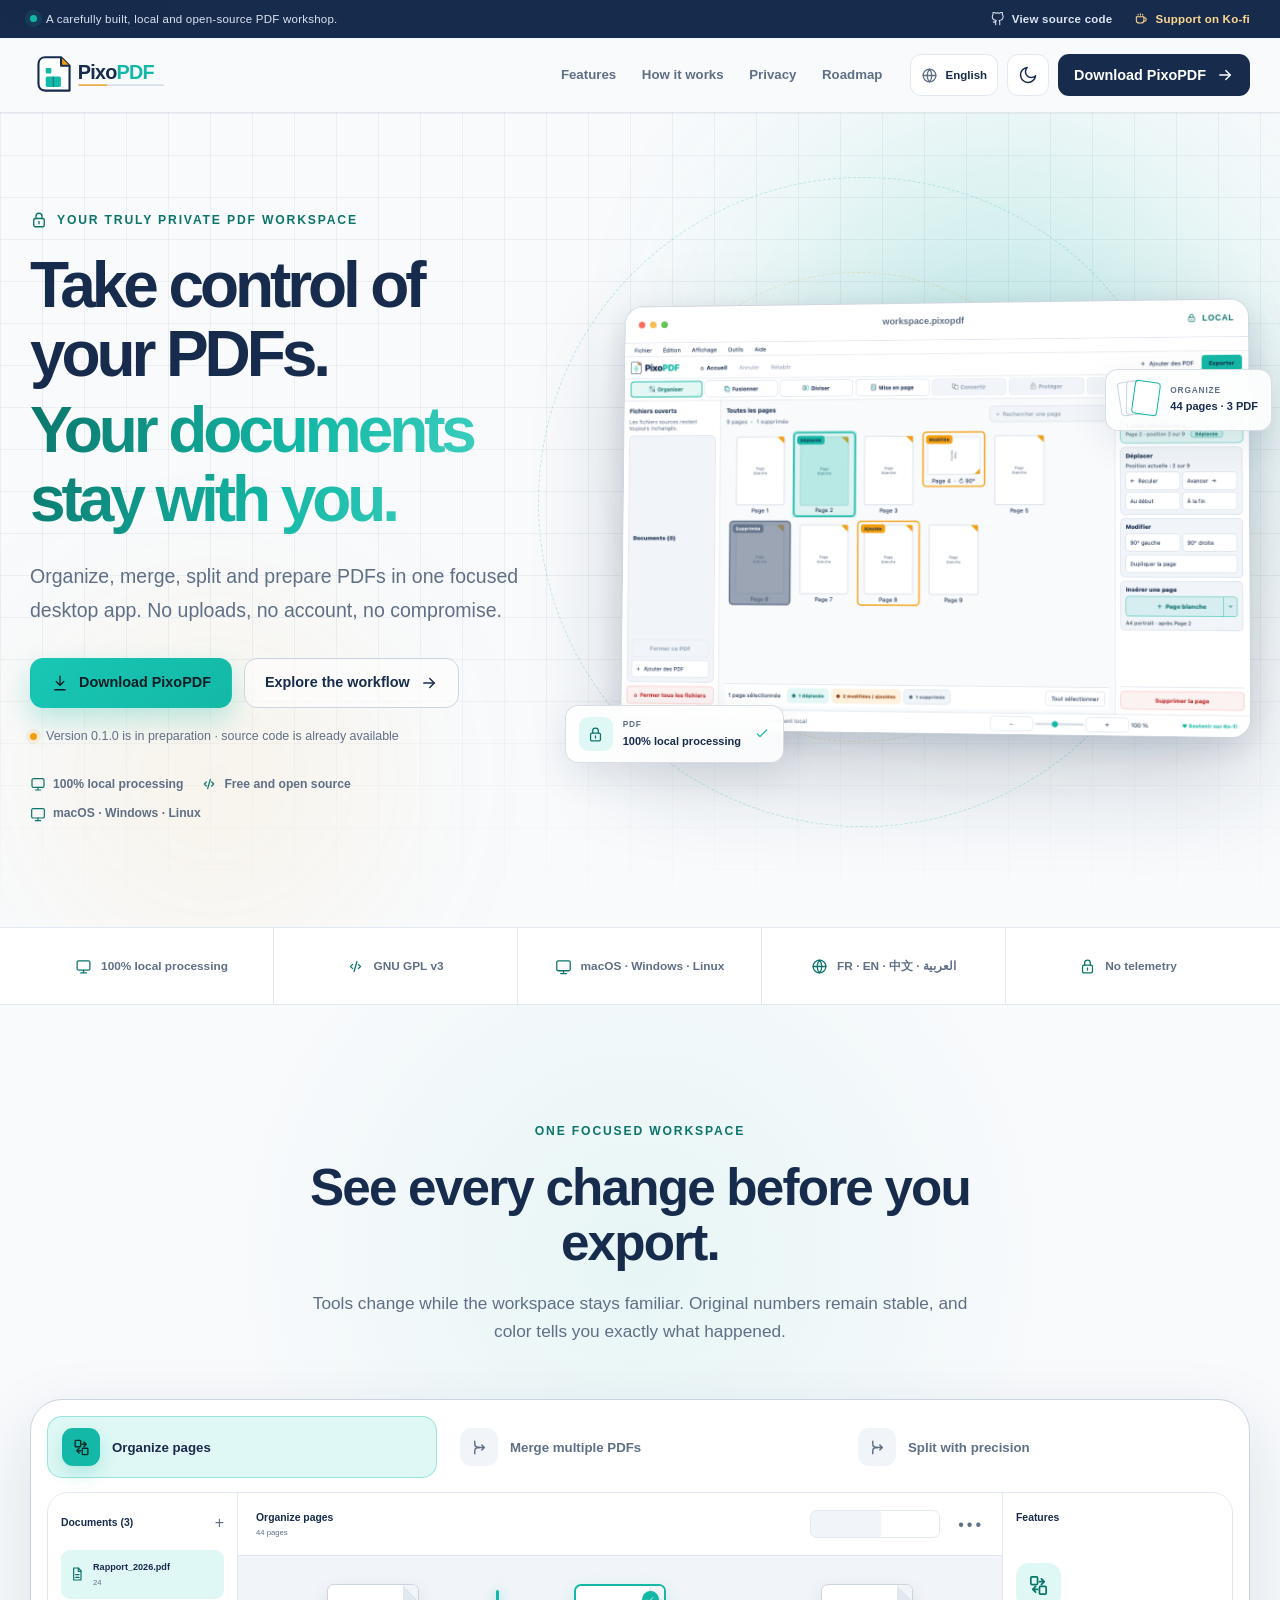
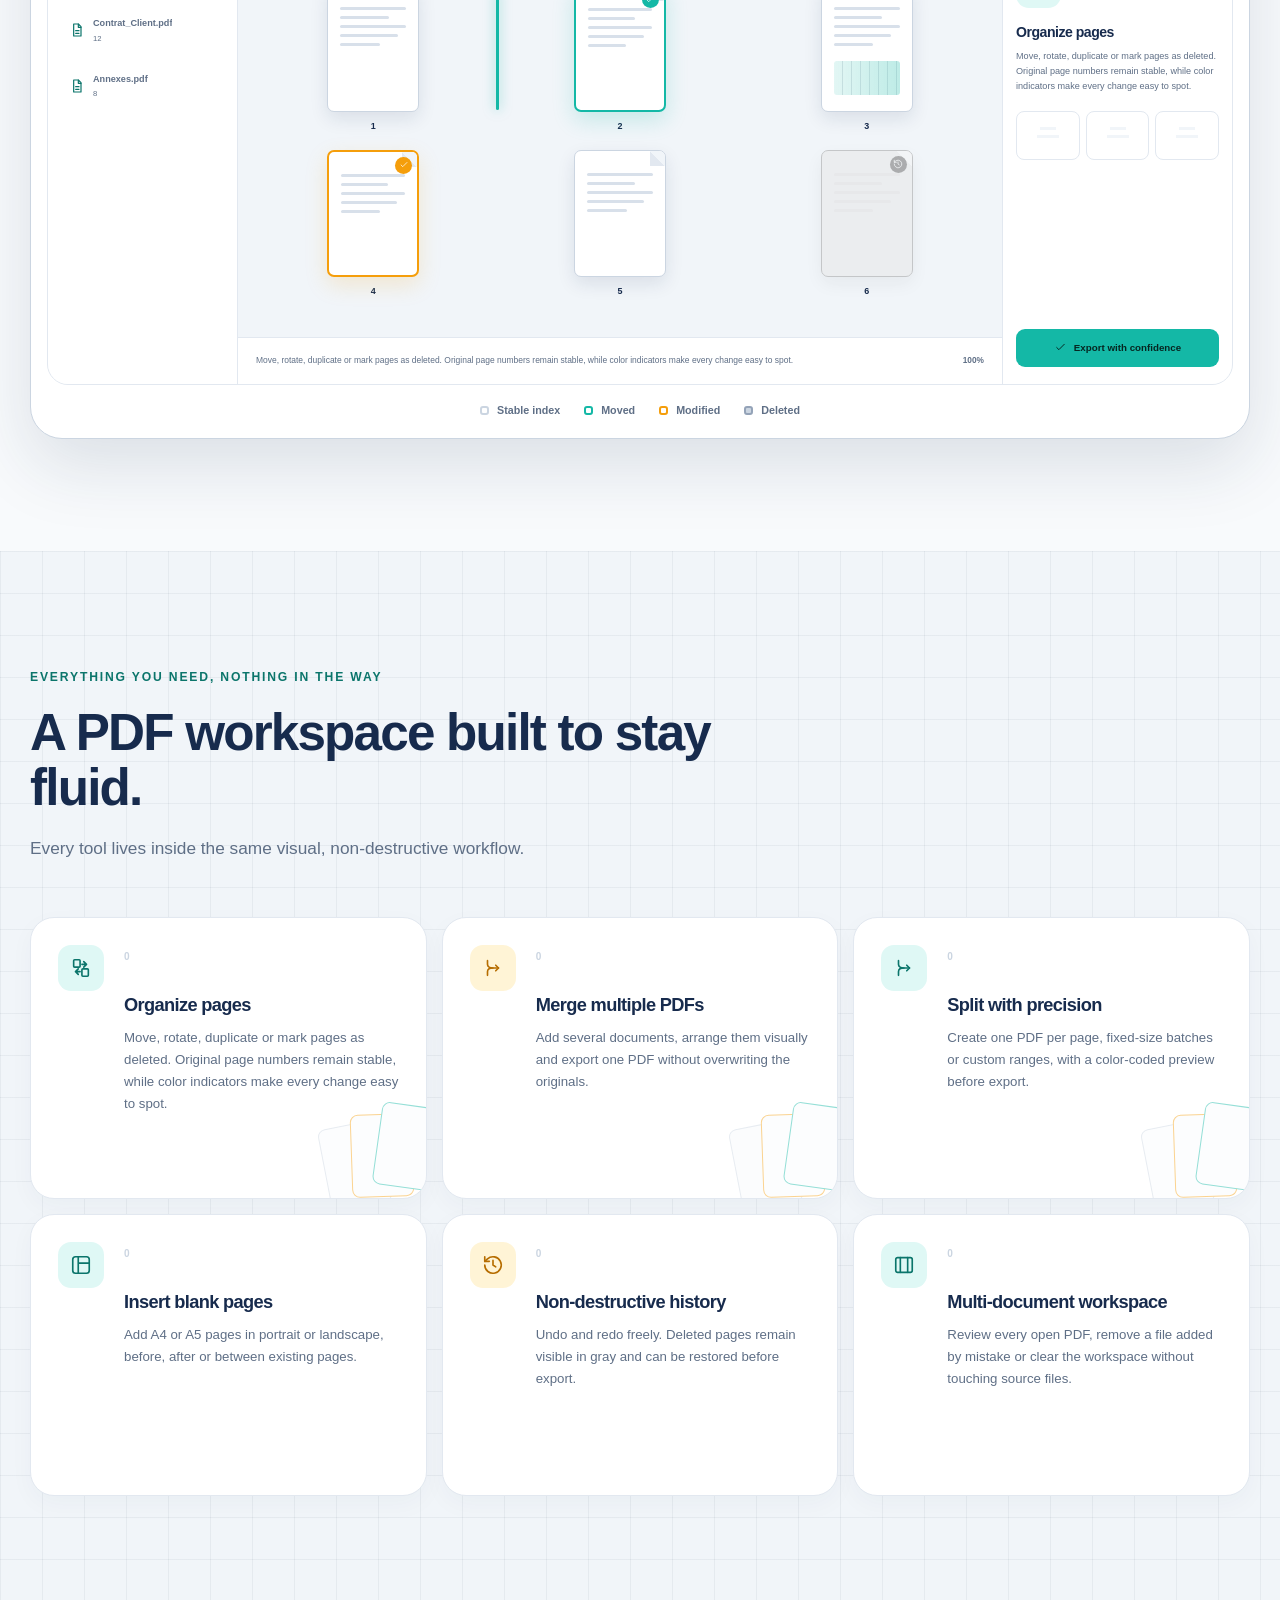
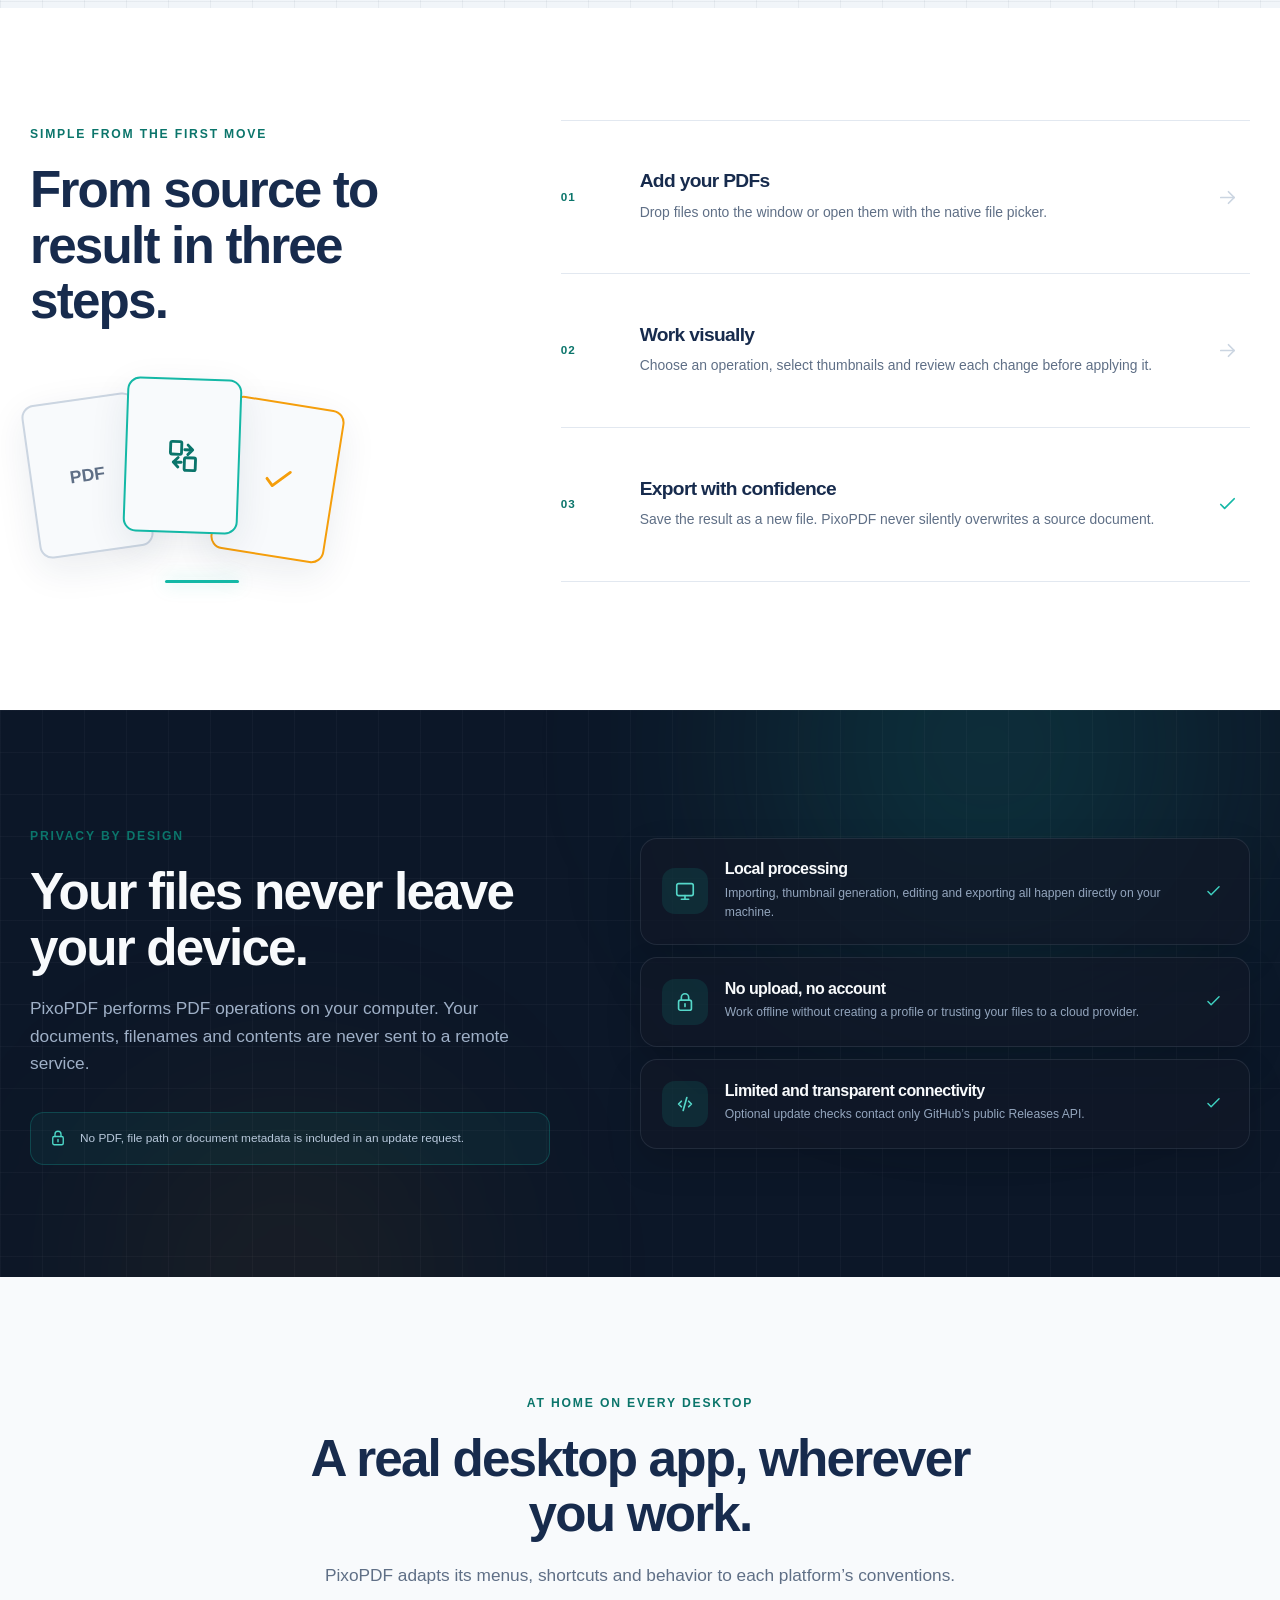
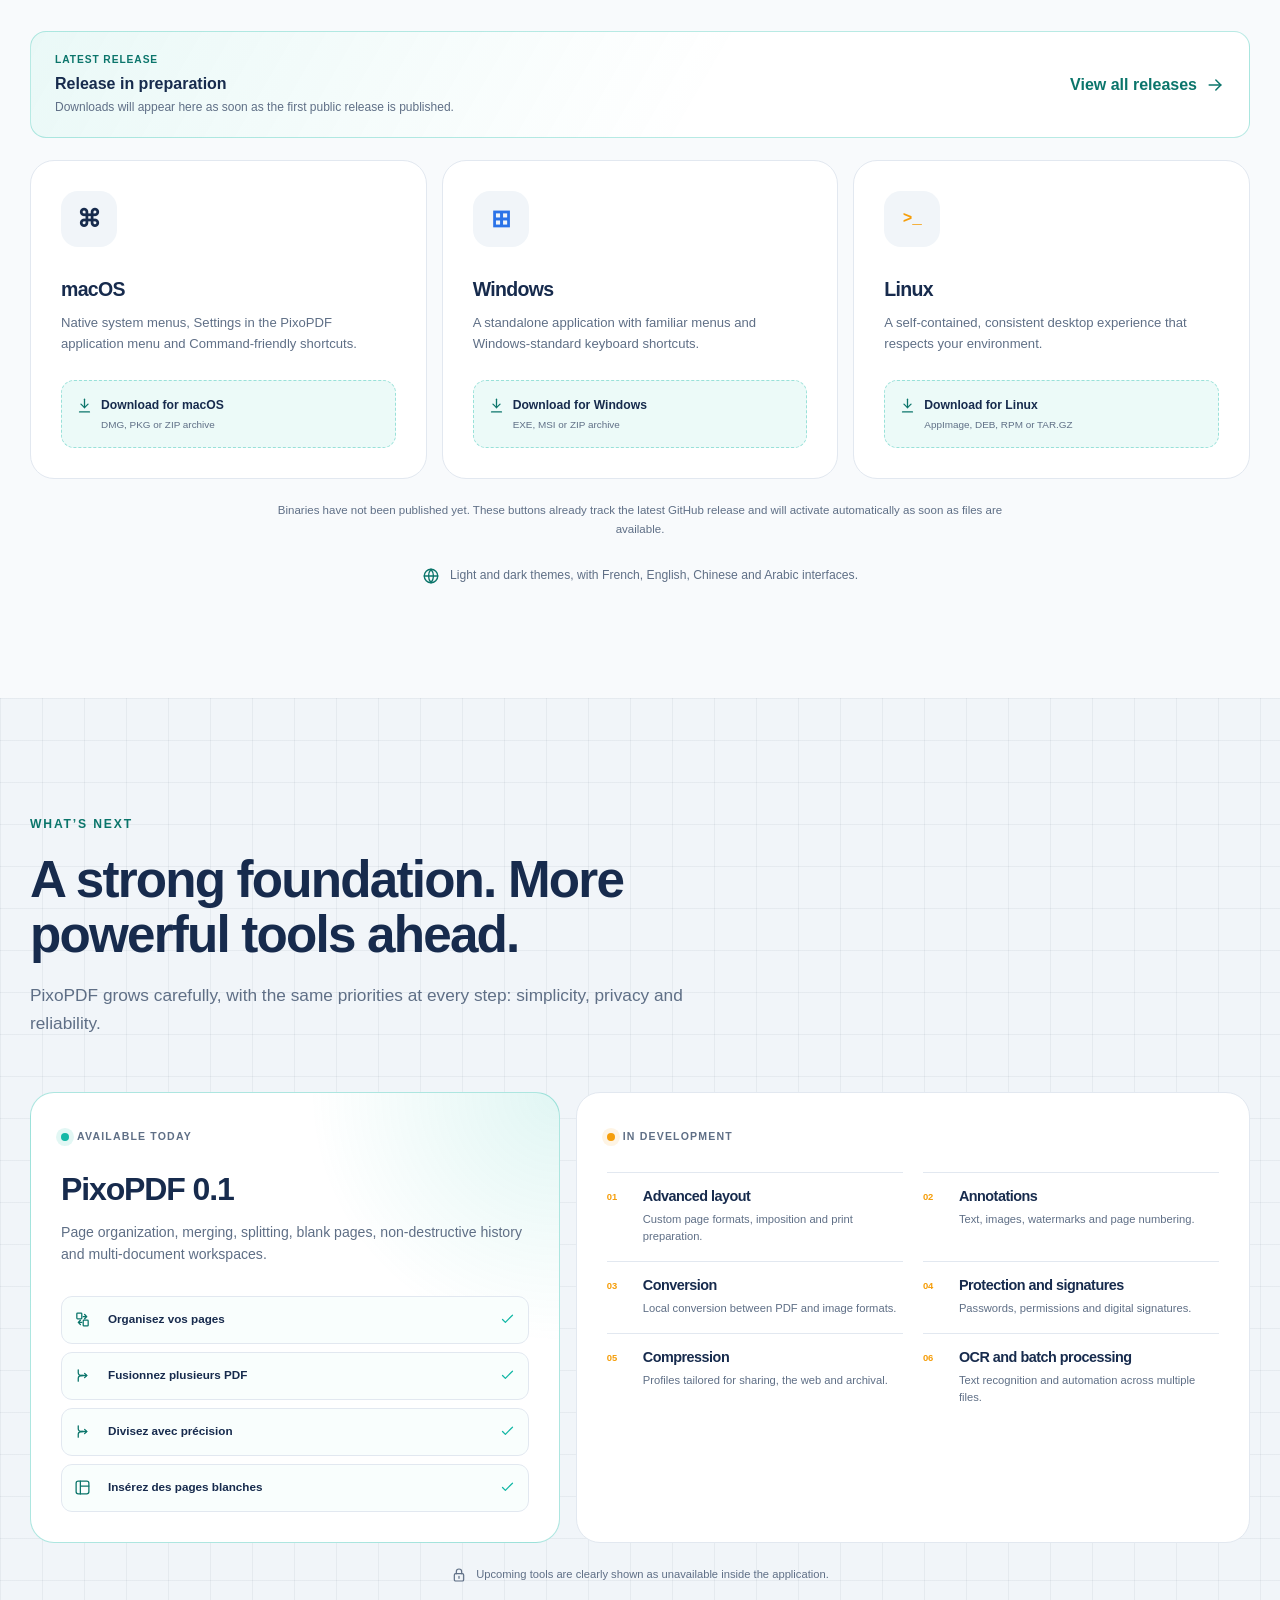
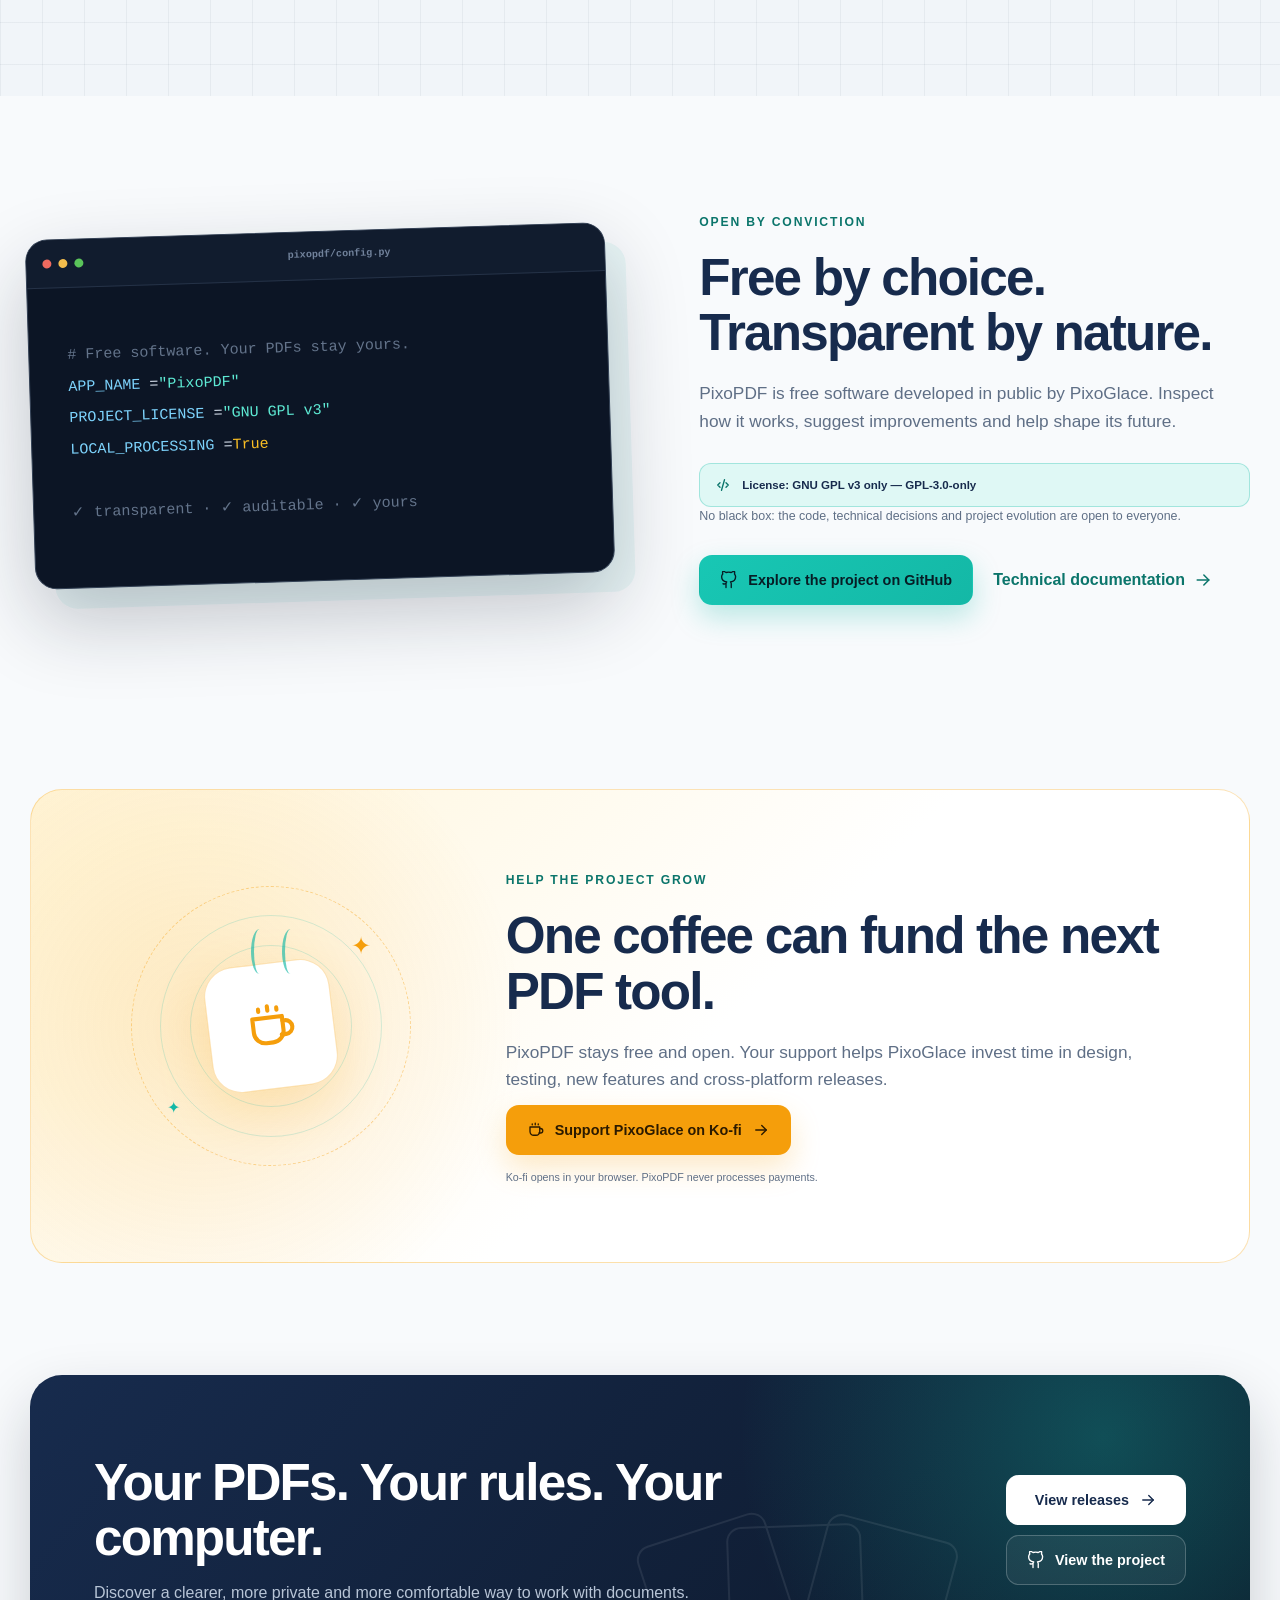
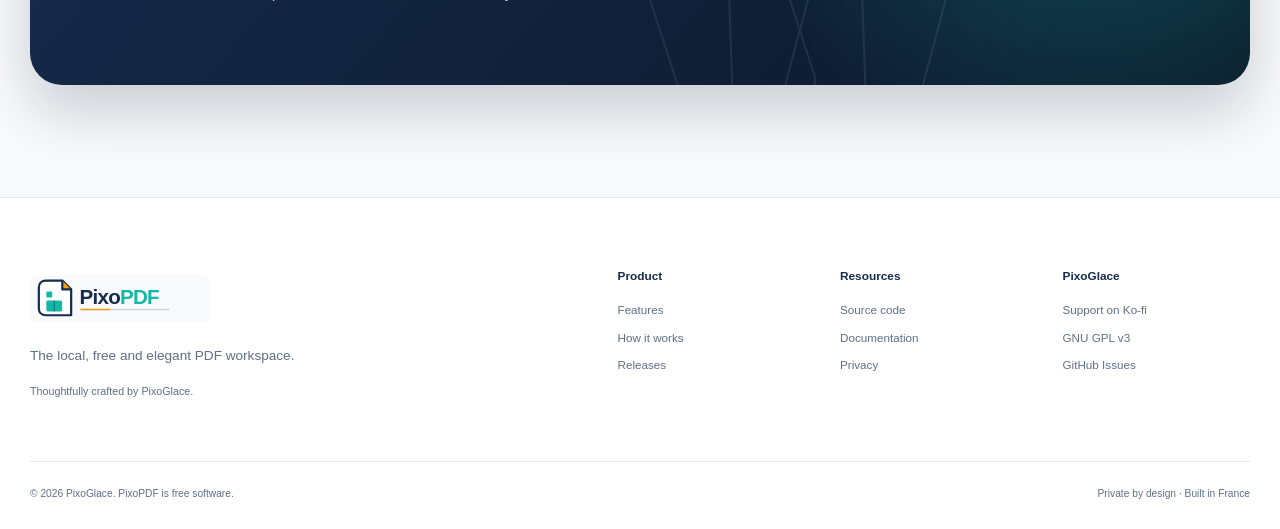
==== commit ac7ca867: "Refactor code structure for improved readability and maintainability" ====
--- a/docs/index.html
+++ b/docs/index.html
@@ -7,7 +7,7 @@
 <link rel="preload" as="image" href="static/assets/pixopdf-wordmark-dark.svg">
 <link rel="preload" as="image" href="static/assets/pixopdf-workspace-light.png">
 <link rel="preload" as="image" href="static/assets/pixopdf-workspace-dark.png">
-<title>PixoPDF — Organisez vos PDF sans les envoyer</title>
+<title data-i18n="meta.title">PixoPDF — Organisez vos PDF sans les envoyer</title>
 <meta name="description" content="Une boîte à outils PDF libre, privée et multiplateforme pour organiser, fusionner et diviser vos documents localement.">
 <meta name="application-name" content="PixoPDF">
 <link rel="author" href="https://github.com/PixoGlace">
@@ -15,9 +15,10 @@
 <link rel="manifest" href="site.webmanifest">
 <link rel="canonical" href="https://pixoglace.github.io/pixopdf/">
 <link rel="alternate" hreflang="fr" href="https://pixoglace.github.io/pixopdf/">
-<link rel="alternate" hreflang="en" href="https://pixoglace.github.io/pixopdf/en/">
-<link rel="alternate" hreflang="zh" href="https://pixoglace.github.io/pixopdf/zh/">
-<link rel="alternate" hreflang="ar" href="https://pixoglace.github.io/pixopdf/ar/">
+<link rel="alternate" hreflang="en" href="https://pixoglace.github.io/pixopdf/?lang=en">
+<link rel="alternate" hreflang="zh" href="https://pixoglace.github.io/pixopdf/?lang=zh">
+<link rel="alternate" hreflang="ar" href="https://pixoglace.github.io/pixopdf/?lang=ar">
+<link rel="alternate" hreflang="x-default" href="https://pixoglace.github.io/pixopdf/">
 <meta property="og:title" content="PixoPDF — Organisez vos PDF sans les envoyer">
 <meta property="og:description" content="Une boîte à outils PDF libre, privée et multiplateforme pour organiser, fusionner et diviser vos documents localement.">
 <meta property="og:url" content="https://pixoglace.github.io/pixopdf/">
@@ -32,38 +33,42 @@
 <meta name="twitter:image" content="https://pixoglace.github.io/pixopdf/static/assets/pixopdf-og.png">
 <link rel="icon" href="static/assets/pixopdf-app-icon-light.svg">
 <link rel="stylesheet" href="static/style.css">
+<script src="static/app.js"
+        data-i18n-src="static/translations.json"
+        data-release-api="https://api.github.com/repos/PixoGlace/pixopdf/releases/latest"
+        defer></script>
 </head>
 <body>
-<input class="theme-checkbox" type="checkbox" id="theme-toggle" aria-label="Utiliser le thème sombre"><input class="menu-checkbox" type="checkbox" id="menu-toggle" aria-label="Ouvrir le menu"><a class="skip-link" href="#main">Accueil</a><div class="project-banner"><div class="shell banner-inner">
-<p><span class="banner-pulse" aria-hidden="true"></span>Un atelier PDF libre, local et soigneusement construit.</p>
+<input class="theme-checkbox" type="checkbox" id="theme-toggle" aria-label="Utiliser le thème sombre" data-i18n-attr="aria-label:controls.themeDark" data-theme-dark-label="controls.themeDark" data-theme-light-label="controls.themeLight"><input class="menu-checkbox" type="checkbox" id="menu-toggle" aria-label="Ouvrir le menu" data-i18n-attr="aria-label:controls.openMenu"><a class="skip-link" href="#main" data-i18n="controls.skipToContent">Aller au contenu</a><div class="project-banner"><div class="shell banner-inner">
+<p><span class="banner-pulse" aria-hidden="true"></span><span data-i18n="banner.text">Un atelier PDF libre, local et soigneusement construit.</span></p>
 <div class="banner-links">
-<a href="https://github.com/PixoGlace/pixopdf" target="_blank" rel="noopener noreferrer"><svg aria-hidden="true" fill="none" viewBox="0 0 24 24" stroke="currentColor" stroke-linecap="round" stroke-linejoin="round" stroke-width="1.8"><path d="M15 22v-4a4.8 4.8 0 0 0-1-3.5c3.3-.4 6.8-1.6 6.8-7A5.4 5.4 0 0 0 19.3 4 5 5 0 0 0 19.2.5S18 0 15 2a13.4 13.4 0 0 0-7 0C5-.1 3.8.5 3.8.5A5 5 0 0 0 3.7 4a5.4 5.4 0 0 0-1.5 3.7c0 5.3 3.5 6.5 6.8 6.9A4.8 4.8 0 0 0 8 18v4m-4-5c3 1 4-1 4-1"></path></svg>Voir le code source</a><a class="banner-kofi" href="https://ko-fi.com/pixoglace" target="_blank" rel="noopener noreferrer"><svg aria-hidden="true" fill="none" viewBox="0 0 24 24" stroke="currentColor" stroke-linecap="round" stroke-linejoin="round" stroke-width="1.8"><path d="M4 8h13v6a5 5 0 0 1-5 5H9a5 5 0 0 1-5-5Z"></path><path d="M17 10h1a3 3 0 0 1 0 6h-2"></path><path d="M7 4v1M11 3v2M15 4v1"></path></svg>Soutenir sur Ko-fi</a>
+<a href="https://github.com/PixoGlace/pixopdf" target="_blank" rel="noopener noreferrer"><svg aria-hidden="true" fill="none" viewBox="0 0 24 24" stroke="currentColor" stroke-linecap="round" stroke-linejoin="round" stroke-width="1.8"><path d="M15 22v-4a4.8 4.8 0 0 0-1-3.5c3.3-.4 6.8-1.6 6.8-7A5.4 5.4 0 0 0 19.3 4 5 5 0 0 0 19.2.5S18 0 15 2a13.4 13.4 0 0 0-7 0C5-.1 3.8.5 3.8.5A5 5 0 0 0 3.7 4a5.4 5.4 0 0 0-1.5 3.7c0 5.3 3.5 6.5 6.8 6.9A4.8 4.8 0 0 0 8 18v4m-4-5c3 1 4-1 4-1"></path></svg><span data-i18n="banner.source">Voir le code source</span></a><a class="banner-kofi" href="https://ko-fi.com/pixoglace" target="_blank" rel="noopener noreferrer"><svg aria-hidden="true" fill="none" viewBox="0 0 24 24" stroke="currentColor" stroke-linecap="round" stroke-linejoin="round" stroke-width="1.8"><path d="M4 8h13v6a5 5 0 0 1-5 5H9a5 5 0 0 1-5-5Z"></path><path d="M17 10h1a3 3 0 0 1 0 6h-2"></path><path d="M7 4v1M11 3v2M15 4v1"></path></svg><span data-i18n="banner.support">Soutenir sur Ko-fi</span></a>
 </div>
 </div></div>
 <header class="site-header"><div class="shell header-inner">
-<a class="brand" href="./" aria-label="PixoPDF"><img class="brand-light" src="static/assets/pixopdf-wordmark-light.svg" alt="PixoPDF"><img class="brand-dark" src="static/assets/pixopdf-wordmark-dark.svg" alt="PixoPDF"></a><nav class="main-nav" aria-label="Navigation" id="mobile-navigation"><a href="#features">Fonctionnalités</a><a href="#workflow">Utilisation</a><a href="#privacy">Confidentialité</a><a href="#roadmap">Feuille de route</a><a class="mobile-kofi" href="https://ko-fi.com/pixoglace" target="_blank" rel="noopener noreferrer"><svg aria-hidden="true" fill="none" viewBox="0 0 24 24" stroke="currentColor" stroke-linecap="round" stroke-linejoin="round" stroke-width="1.8"><path d="M4 8h13v6a5 5 0 0 1-5 5H9a5 5 0 0 1-5-5Z"></path><path d="M17 10h1a3 3 0 0 1 0 6h-2"></path><path d="M7 4v1M11 3v2M15 4v1"></path></svg>Soutenir</a></nav><div class="header-actions">
-<details class="language-menu"><summary><svg class="" aria-hidden="true" fill="none" viewBox="0 0 24 24" stroke="currentColor" stroke-linecap="round" stroke-linejoin="round" stroke-width="1.8"><circle cx="12" cy="12" r="9"></circle><path d="M3 12h18M12 3a14 14 0 0 1 0 18M12 3a14 14 0 0 0 0 18"></path></svg><span>Français</span></summary><ul>
-<li><a href="./" hreflang="fr" aria-current="page">Français</a></li>
-<li><a href="en/" hreflang="en">English</a></li>
-<li><a href="zh/" hreflang="zh">中文</a></li>
-<li><a href="ar/" hreflang="ar">العربية</a></li>
-</ul></details><label class="icon-button theme-label" for="theme-toggle"><span class="sr-only">Utiliser le thème sombre</span><svg class="moon-icon" aria-hidden="true" fill="none" viewBox="0 0 24 24" stroke="currentColor" stroke-linecap="round" stroke-linejoin="round" stroke-width="1.8"><path d="M21 13a9 9 0 1 1-10-10 7 7 0 0 0 10 10Z"></path></svg><svg class="sun-icon" aria-hidden="true" fill="none" viewBox="0 0 24 24" stroke="currentColor" stroke-linecap="round" stroke-linejoin="round" stroke-width="1.8"><circle cx="12" cy="12" r="4"></circle><path d="M12 2v2M12 20v2M4.9 4.9l1.4 1.4M17.7 17.7l1.4 1.4M2 12h2M20 12h2M4.9 19.1l1.4-1.4M17.7 6.3l1.4-1.4"></path></svg></label><a class="button button-small header-download" href="https://github.com/PixoGlace/pixopdf/releases">Releases<svg aria-hidden="true" fill="none" viewBox="0 0 24 24" stroke="currentColor" stroke-linecap="round" stroke-linejoin="round" stroke-width="1.8"><path d="M5 12h14"></path><path d="m13 6 6 6-6 6"></path></svg></a><label class="menu-toggle" for="menu-toggle"><span class="sr-only">Ouvrir le menu</span><i aria-hidden="true"></i><i aria-hidden="true"></i></label>
+<a class="brand" href="./" aria-label="PixoPDF"><img class="brand-light" src="static/assets/pixopdf-wordmark-light.svg" alt="PixoPDF"><img class="brand-dark" src="static/assets/pixopdf-wordmark-dark.svg" alt="PixoPDF"></a><nav class="main-nav" aria-label="Navigation principale" data-i18n-attr="aria-label:controls.navigation" id="mobile-navigation"><a href="#features" data-i18n="nav.features">Fonctionnalités</a><a href="#workflow" data-i18n="nav.workflow">Utilisation</a><a href="#privacy" data-i18n="nav.privacy">Confidentialité</a><a href="#roadmap" data-i18n="nav.roadmap">Feuille de route</a><a class="mobile-kofi" href="https://ko-fi.com/pixoglace" target="_blank" rel="noopener noreferrer"><svg aria-hidden="true" fill="none" viewBox="0 0 24 24" stroke="currentColor" stroke-linecap="round" stroke-linejoin="round" stroke-width="1.8"><path d="M4 8h13v6a5 5 0 0 1-5 5H9a5 5 0 0 1-5-5Z"></path><path d="M17 10h1a3 3 0 0 1 0 6h-2"></path><path d="M7 4v1M11 3v2M15 4v1"></path></svg><span data-i18n="nav.support">Soutenir</span></a></nav><div class="header-actions">
+<details class="language-menu" data-language-menu><summary><svg class="" aria-hidden="true" fill="none" viewBox="0 0 24 24" stroke="currentColor" stroke-linecap="round" stroke-linejoin="round" stroke-width="1.8"><circle cx="12" cy="12" r="9"></circle><path d="M3 12h18M12 3a14 14 0 0 1 0 18M12 3a14 14 0 0 0 0 18"></path></svg><span data-lang-current data-i18n="locale.label">Français</span></summary><ul>
+<li><a href="?lang=fr" hreflang="fr" lang="fr" data-lang-option="fr" aria-current="page" data-i18n="language.fr">Français</a></li>
+<li><a href="?lang=en" hreflang="en" lang="en" data-lang-option="en" data-i18n="language.en">English</a></li>
+<li><a href="?lang=zh" hreflang="zh" lang="zh-CN" data-lang-option="zh" data-i18n="language.zh">中文</a></li>
+<li><a href="?lang=ar" hreflang="ar" lang="ar" dir="rtl" data-lang-option="ar" data-i18n="language.ar">العربية</a></li>
+</ul></details><label class="icon-button theme-label" for="theme-toggle" data-theme-toggle data-theme-dark-label="controls.themeDark" data-theme-light-label="controls.themeLight"><span class="sr-only" data-theme-label data-i18n="controls.themeDark">Utiliser le thème sombre</span><svg class="moon-icon" aria-hidden="true" fill="none" viewBox="0 0 24 24" stroke="currentColor" stroke-linecap="round" stroke-linejoin="round" stroke-width="1.8"><path d="M21 13a9 9 0 1 1-10-10 7 7 0 0 0 10 10Z"></path></svg><svg class="sun-icon" aria-hidden="true" fill="none" viewBox="0 0 24 24" stroke="currentColor" stroke-linecap="round" stroke-linejoin="round" stroke-width="1.8"><circle cx="12" cy="12" r="4"></circle><path d="M12 2v2M12 20v2M4.9 4.9l1.4 1.4M17.7 17.7l1.4 1.4M2 12h2M20 12h2M4.9 19.1l1.4-1.4M17.7 6.3l1.4-1.4"></path></svg></label><a class="button button-small header-download is-pending" href="https://github.com/PixoGlace/pixopdf/releases" data-download-platform="auto" aria-disabled="true"><span data-i18n="release.autoDownload">Télécharger PixoPDF</span><svg aria-hidden="true" fill="none" viewBox="0 0 24 24" stroke="currentColor" stroke-linecap="round" stroke-linejoin="round" stroke-width="1.8"><path d="M5 12h14"></path><path d="m13 6 6 6-6 6"></path></svg></a><label class="menu-toggle" for="menu-toggle"><span class="sr-only" data-i18n="controls.openMenu">Ouvrir le menu</span><i aria-hidden="true"></i><i aria-hidden="true"></i></label>
 </div>
 </div></header><main id="main"><section class="hero section-grid" id="home"><div class="hero-glow hero-glow-teal"></div>
 <div class="hero-glow hero-glow-amber"></div>
 <div class="shell hero-content">
 <div class="hero-copy">
 <div class="eyebrow">
-<svg aria-hidden="true" fill="none" viewBox="0 0 24 24" stroke="currentColor" stroke-linecap="round" stroke-linejoin="round" stroke-width="1.8"><rect x="5" y="10" width="14" height="11" rx="2"></rect><path d="M8 10V7a4 4 0 0 1 8 0v3M12 14v3"></path></svg>Votre espace PDF, vraiment privé</div>
-<h1>Prenez le contrôle de vos PDF.<span>Vos documents restent chez vous.</span>
+<svg aria-hidden="true" fill="none" viewBox="0 0 24 24" stroke="currentColor" stroke-linecap="round" stroke-linejoin="round" stroke-width="1.8"><rect x="5" y="10" width="14" height="11" rx="2"></rect><path d="M8 10V7a4 4 0 0 1 8 0v3M12 14v3"></path></svg><span data-i18n="hero.eyebrow">Votre espace PDF, vraiment privé</span></div>
+<h1><span class="hero-title-main" data-i18n="hero.title">Prenez le contrôle de vos PDF.</span><span data-i18n="hero.accent">Vos documents restent chez vous.</span>
 </h1>
-<p class="hero-description">Réorganisez, fusionnez, divisez et préparez vos PDF dans une interface claire. Aucun envoi, aucun compte, aucun compromis.</p>
+<p class="hero-description" data-i18n="hero.description">Réorganisez, fusionnez, divisez et préparez vos PDF dans une interface claire. Aucun envoi, aucun compte, aucun compromis.</p>
 <div class="hero-actions">
-<a class="button button-primary" href="https://github.com/PixoGlace/pixopdf/releases"><svg aria-hidden="true" fill="none" viewBox="0 0 24 24" stroke="currentColor" stroke-linecap="round" stroke-linejoin="round" stroke-width="1.8"><path d="M12 3v12"></path><path d="m7 10 5 5 5-5"></path><path d="M5 21h14"></path></svg>Voir les releases</a><a class="button button-secondary" href="#showcase">Explorer le workflow<svg aria-hidden="true" fill="none" viewBox="0 0 24 24" stroke="currentColor" stroke-linecap="round" stroke-linejoin="round" stroke-width="1.8"><path d="M5 12h14"></path><path d="m13 6 6 6-6 6"></path></svg></a>
-</div>
-<p class="release-note"><span class="release-dot"></span>Version 0.1.0 en préparation · le code source est déjà disponible</p>
-<div class="hero-badges" aria-label="Gratuit · Sans compte · GNU GPLv3">
-<span><svg aria-hidden="true" fill="none" viewBox="0 0 24 24" stroke="currentColor" stroke-linecap="round" stroke-linejoin="round" stroke-width="1.8"><rect x="3" y="4" width="18" height="13" rx="2"></rect><path d="M8 21h8M12 17v4"></path></svg>Traitement 100 % local</span><span><svg aria-hidden="true" fill="none" viewBox="0 0 24 24" stroke="currentColor" stroke-linecap="round" stroke-linejoin="round" stroke-width="1.8"><path d="m8 9-3 3 3 3"></path><path d="m16 9 3 3-3 3"></path><path d="m14 5-4 14"></path></svg>Libre et open source</span><span><svg aria-hidden="true" fill="none" viewBox="0 0 24 24" stroke="currentColor" stroke-linecap="round" stroke-linejoin="round" stroke-width="1.8"><rect x="2.5" y="4" width="19" height="14" rx="2"></rect><path d="M8 22h8M12 18v4"></path></svg>macOS · Windows · Linux</span>
+<a class="button button-primary is-pending" href="https://github.com/PixoGlace/pixopdf/releases" data-download-platform="auto" aria-disabled="true"><svg aria-hidden="true" fill="none" viewBox="0 0 24 24" stroke="currentColor" stroke-linecap="round" stroke-linejoin="round" stroke-width="1.8"><path d="M12 3v12"></path><path d="m7 10 5 5 5-5"></path><path d="M5 21h14"></path></svg><span data-i18n="release.autoDownload">Télécharger PixoPDF</span></a><a class="button button-secondary" href="#showcase"><span data-i18n="hero.secondary">Explorer le workflow</span><svg class="icon-arrow" aria-hidden="true" fill="none" viewBox="0 0 24 24" stroke="currentColor" stroke-linecap="round" stroke-linejoin="round" stroke-width="1.8"><path d="M5 12h14"></path><path d="m13 6 6 6-6 6"></path></svg></a>
+</div>
+<p class="release-note" data-release-note="release.available" aria-live="polite"><span class="release-dot"></span><span data-release-note-text data-i18n="hero.release">Version 0.1.0 en préparation · le code source est déjà disponible</span></p>
+<div class="hero-badges" aria-label="Gratuit · Sans compte · GNU GPLv3" data-i18n-attr="aria-label:hero.trustLabel">
+<span><svg aria-hidden="true" fill="none" viewBox="0 0 24 24" stroke="currentColor" stroke-linecap="round" stroke-linejoin="round" stroke-width="1.8"><rect x="3" y="4" width="18" height="13" rx="2"></rect><path d="M8 21h8M12 17v4"></path></svg><b data-i18n="hero.badgeLocal">Traitement 100 % local</b></span><span><svg aria-hidden="true" fill="none" viewBox="0 0 24 24" stroke="currentColor" stroke-linecap="round" stroke-linejoin="round" stroke-width="1.8"><path d="m8 9-3 3 3 3"></path><path d="m16 9 3 3-3 3"></path><path d="m14 5-4 14"></path></svg><b data-i18n="hero.badgeOpenSource">Libre et open source</b></span><span><svg aria-hidden="true" fill="none" viewBox="0 0 24 24" stroke="currentColor" stroke-linecap="round" stroke-linejoin="round" stroke-width="1.8"><rect x="2.5" y="4" width="19" height="14" rx="2"></rect><path d="M8 22h8M12 18v4"></path></svg><b data-i18n="hero.badgePlatforms">macOS · Windows · Linux</b></span>
 </div>
 </div>
 <div class="hero-visual">
@@ -78,46 +83,46 @@
 <div class="window-secure">
 <svg aria-hidden="true" fill="none" viewBox="0 0 24 24" stroke="currentColor" stroke-linecap="round" stroke-linejoin="round" stroke-width="1.8"><rect x="5" y="10" width="14" height="11" rx="2"></rect><path d="M8 10V7a4 4 0 0 1 8 0v3M12 14v3"></path></svg>LOCAL</div>
 </div>
-<img class="workspace-shot shot-light" src="static/assets/pixopdf-workspace-light.png" alt="Interface de PixoPDF affichant des miniatures de pages et les options d’organisation"><img class="workspace-shot shot-dark" src="static/assets/pixopdf-workspace-dark.png" alt="Interface de PixoPDF affichant des miniatures de pages et les options d’organisation">
+<img class="workspace-shot shot-light" src="static/assets/pixopdf-workspace-light.png" width="1440" height="900" alt="Interface de PixoPDF affichant des miniatures de pages et les options d’organisation" data-i18n-attr="alt:hero.visualAlt"><img class="workspace-shot shot-dark" src="static/assets/pixopdf-workspace-dark.png" width="1440" height="900" alt="Interface de PixoPDF affichant des miniatures de pages et les options d’organisation" data-i18n-attr="alt:hero.visualAlt">
 </div>
 <div class="floating-card floating-local">
-<span class="floating-icon teal"><svg aria-hidden="true" fill="none" viewBox="0 0 24 24" stroke="currentColor" stroke-linecap="round" stroke-linejoin="round" stroke-width="1.8"><rect x="5" y="10" width="14" height="11" rx="2"></rect><path d="M8 10V7a4 4 0 0 1 8 0v3M12 14v3"></path></svg></span><span><small>PDF</small>Traitement 100 % local</span><svg aria-hidden="true" fill="none" viewBox="0 0 24 24" stroke="currentColor" stroke-linecap="round" stroke-linejoin="round" stroke-width="1.8" class="floating-check"><path d="m5 12 4 4L19 6"></path></svg>
+<span class="floating-icon teal"><svg aria-hidden="true" fill="none" viewBox="0 0 24 24" stroke="currentColor" stroke-linecap="round" stroke-linejoin="round" stroke-width="1.8"><rect x="5" y="10" width="14" height="11" rx="2"></rect><path d="M8 10V7a4 4 0 0 1 8 0v3M12 14v3"></path></svg></span><span><small>PDF</small><b data-i18n="hero.localLabel">Traitement 100 % local</b></span><svg aria-hidden="true" fill="none" viewBox="0 0 24 24" stroke="currentColor" stroke-linecap="round" stroke-linejoin="round" stroke-width="1.8" class="floating-check"><path d="m5 12 4 4L19 6"></path></svg>
 </div>
 <div class="floating-card floating-pages">
 <div class="mini-pages" aria-hidden="true">
 <i></i><i></i><i></i>
 </div>
-<span><small>ORGANIZE</small>44 pages · 3 PDF</span>
-</div>
-</div>
-</div></section><section class="trust-strip" aria-label="Gratuit · Sans compte · GNU GPLv3"><div class="shell trust-inner">
-<div>
-<svg aria-hidden="true" fill="none" viewBox="0 0 24 24" stroke="currentColor" stroke-linecap="round" stroke-linejoin="round" stroke-width="1.8"><rect x="3" y="4" width="18" height="13" rx="2"></rect><path d="M8 21h8M12 17v4"></path></svg><span>Traitement 100 % local</span>
-</div>
-<div>
-<svg aria-hidden="true" fill="none" viewBox="0 0 24 24" stroke="currentColor" stroke-linecap="round" stroke-linejoin="round" stroke-width="1.8"><path d="m8 9-3 3 3 3"></path><path d="m16 9 3 3-3 3"></path><path d="m14 5-4 14"></path></svg><span>GNU GPL v3</span>
-</div>
-<div>
-<svg aria-hidden="true" fill="none" viewBox="0 0 24 24" stroke="currentColor" stroke-linecap="round" stroke-linejoin="round" stroke-width="1.8"><rect x="2.5" y="4" width="19" height="14" rx="2"></rect><path d="M8 22h8M12 18v4"></path></svg><span>macOS · Windows · Linux</span>
-</div>
-<div>
-<svg aria-hidden="true" fill="none" viewBox="0 0 24 24" stroke="currentColor" stroke-linecap="round" stroke-linejoin="round" stroke-width="1.8"><circle cx="12" cy="12" r="9"></circle><path d="M3 12h18M12 3a14 14 0 0 1 0 18M12 3a14 14 0 0 0 0 18"></path></svg><span>FR · EN · 中文 · العربية</span>
-</div>
-<div>
-<svg aria-hidden="true" fill="none" viewBox="0 0 24 24" stroke="currentColor" stroke-linecap="round" stroke-linejoin="round" stroke-width="1.8"><rect x="5" y="10" width="14" height="11" rx="2"></rect><path d="M8 10V7a4 4 0 0 1 8 0v3M12 14v3"></path></svg><span>No telemetry</span>
-</div>
-</div></section><section class="showcase section" id="showcase"><div class="shell">
+<span><small data-i18n="hero.modeLabel">ORGANISER</small><b data-i18n="hero.pageSummary">44 pages · 3 PDF</b></span>
+</div>
+</div>
+</div></section><section class="trust-strip" aria-label="Gratuit · Sans compte · GNU GPLv3" data-i18n-attr="aria-label:hero.trustLabel"><div class="shell trust-inner">
+<div>
+<svg aria-hidden="true" fill="none" viewBox="0 0 24 24" stroke="currentColor" stroke-linecap="round" stroke-linejoin="round" stroke-width="1.8"><rect x="3" y="4" width="18" height="13" rx="2"></rect><path d="M8 21h8M12 17v4"></path></svg><span data-i18n="hero.badgeLocal">Traitement 100 % local</span>
+</div>
+<div>
+<svg aria-hidden="true" fill="none" viewBox="0 0 24 24" stroke="currentColor" stroke-linecap="round" stroke-linejoin="round" stroke-width="1.8"><path d="m8 9-3 3 3 3"></path><path d="m16 9 3 3-3 3"></path><path d="m14 5-4 14"></path></svg><span data-i18n="trust.license">GNU GPL v3</span>
+</div>
+<div>
+<svg aria-hidden="true" fill="none" viewBox="0 0 24 24" stroke="currentColor" stroke-linecap="round" stroke-linejoin="round" stroke-width="1.8"><rect x="2.5" y="4" width="19" height="14" rx="2"></rect><path d="M8 22h8M12 18v4"></path></svg><span data-i18n="hero.badgePlatforms">macOS · Windows · Linux</span>
+</div>
+<div>
+<svg aria-hidden="true" fill="none" viewBox="0 0 24 24" stroke="currentColor" stroke-linecap="round" stroke-linejoin="round" stroke-width="1.8"><circle cx="12" cy="12" r="9"></circle><path d="M3 12h18M12 3a14 14 0 0 1 0 18M12 3a14 14 0 0 0 0 18"></path></svg><span data-i18n="trust.languages">FR · EN · 中文 · العربية</span>
+</div>
+<div>
+<svg aria-hidden="true" fill="none" viewBox="0 0 24 24" stroke="currentColor" stroke-linecap="round" stroke-linejoin="round" stroke-width="1.8"><rect x="5" y="10" width="14" height="11" rx="2"></rect><path d="M8 10V7a4 4 0 0 1 8 0v3M12 14v3"></path></svg><span data-i18n="trust.telemetry">Aucune télémétrie</span>
+</div>
+</div></section><section class="showcase section" id="showcase" data-reveal><div class="shell">
 <div class="section-heading centered">
-<span class="eyebrow">Une seule table de travail</span><h2>Voyez chaque changement avant d’exporter.</h2>
-<p>Les outils changent, votre espace reste familier. Les indices d’origine ne bougent pas et les couleurs racontent précisément ce qui s’est passé.</p>
+<span class="eyebrow" data-i18n="showcase.eyebrow">Une seule table de travail</span><h2 data-i18n="showcase.title">Voyez chaque changement avant d’exporter.</h2>
+<p data-i18n="showcase.description">Les outils changent, votre espace reste familier. Les indices d’origine ne bougent pas et les couleurs racontent précisément ce qui s’est passé.</p>
 </div>
 <div class="showcase-shell">
-<input class="mode-radio" type="radio" name="showcase-mode" id="mode-organize" checked><input class="mode-radio" type="radio" name="showcase-mode" id="mode-merge"><input class="mode-radio" type="radio" name="showcase-mode" id="mode-split"><div class="mode-tabs" aria-label="Choisissez un mode pour découvrir son flux">
-<label class="mode-tab" for="mode-organize"><span><svg aria-hidden="true" fill="none" viewBox="0 0 24 24" stroke="currentColor" stroke-linecap="round" stroke-linejoin="round" stroke-width="1.8"><rect x="4" y="3" width="7" height="8" rx="1"></rect><rect x="13" y="13" width="7" height="8" rx="1"></rect><path d="m15 5 3 3-3 3M18 8h-5M9 19l-3-3 3-3M6 16h5"></path></svg></span>Organisez vos pages</label><label class="mode-tab" for="mode-merge"><span><svg aria-hidden="true" fill="none" viewBox="0 0 24 24" stroke="currentColor" stroke-linecap="round" stroke-linejoin="round" stroke-width="1.8"><path d="M6 4v4c0 3 2 4 6 4h6"></path><path d="M6 20v-4c0-3 2-4 6-4"></path><path d="m15 9 3 3-3 3"></path></svg></span>Fusionnez plusieurs PDF</label><label class="mode-tab" for="mode-split"><span><svg aria-hidden="true" fill="none" viewBox="0 0 24 24" stroke="currentColor" stroke-linecap="round" stroke-linejoin="round" stroke-width="1.8"><path d="M6 4v4c0 3 2 4 6 4h6"></path><path d="M12 12c-4 0-6 1-6 4v4"></path><path d="m15 9 3 3-3 3"></path></svg></span>Divisez avec précision</label>
+<input class="mode-radio" type="radio" name="showcase-mode" id="mode-organize" checked><input class="mode-radio" type="radio" name="showcase-mode" id="mode-merge"><input class="mode-radio" type="radio" name="showcase-mode" id="mode-split"><div class="mode-tabs" aria-label="Choisissez un mode pour découvrir son flux" data-i18n-attr="aria-label:showcase.tabHint">
+<label class="mode-tab" for="mode-organize"><span><svg aria-hidden="true" fill="none" viewBox="0 0 24 24" stroke="currentColor" stroke-linecap="round" stroke-linejoin="round" stroke-width="1.8"><rect x="4" y="3" width="7" height="8" rx="1"></rect><rect x="13" y="13" width="7" height="8" rx="1"></rect><path d="m15 5 3 3-3 3M18 8h-5M9 19l-3-3 3-3M6 16h5"></path></svg></span><b data-i18n="feature.organize.title">Organisez vos pages</b></label><label class="mode-tab" for="mode-merge"><span><svg aria-hidden="true" fill="none" viewBox="0 0 24 24" stroke="currentColor" stroke-linecap="round" stroke-linejoin="round" stroke-width="1.8"><path d="M6 4v4c0 3 2 4 6 4h6"></path><path d="M6 20v-4c0-3 2-4 6-4"></path><path d="m15 9 3 3-3 3"></path></svg></span><b data-i18n="feature.merge.title">Fusionnez plusieurs PDF</b></label><label class="mode-tab" for="mode-split"><span><svg aria-hidden="true" fill="none" viewBox="0 0 24 24" stroke="currentColor" stroke-linecap="round" stroke-linejoin="round" stroke-width="1.8"><path d="M6 4v4c0 3 2 4 6 4h6"></path><path d="M12 12c-4 0-6 1-6 4v4"></path><path d="m15 9 3 3-3 3"></path></svg></span><b data-i18n="feature.split.title">Divisez avec précision</b></label>
 </div>
 <div class="workflow-demo demo-mode demo-organize">
 <aside class="demo-files"><div class="demo-panel-title">
-<span>Documents (3)</span><b>+</b>
+<span data-i18n="showcase.documents">Documents (3)</span><b>+</b>
 </div>
 <div class="demo-file selected">
 <svg aria-hidden="true" fill="none" viewBox="0 0 24 24" stroke="currentColor" stroke-linecap="round" stroke-linejoin="round" stroke-width="1.8"><path d="M7 3h7l4 4v14H7Z"></path><path d="M14 3v5h4M10 13h5M10 17h5"></path></svg><span><b>Rapport_2026.pdf</b><small>24</small></span>
@@ -129,7 +134,7 @@
 <svg aria-hidden="true" fill="none" viewBox="0 0 24 24" stroke="currentColor" stroke-linecap="round" stroke-linejoin="round" stroke-width="1.8"><path d="M7 3h7l4 4v14H7Z"></path><path d="M14 3v5h4M10 13h5M10 17h5"></path></svg><span><b>Annexes.pdf</b><small>8</small></span>
 </div></aside><div class="demo-canvas">
 <div class="demo-toolbar">
-<span><b>Organisez vos pages</b><small>44 pages</small></span><div class="demo-search"></div>
+<span><b data-i18n="feature.organize.title">Organisez vos pages</b><small data-i18n="showcase.pageCount">44 pages</small></span><div class="demo-search"></div>
 <div class="demo-view-dots">•••</div>
 </div>
 <div class="page-conveyor" aria-live="polite">
@@ -193,21 +198,21 @@
 </div>
 </div>
 <div class="demo-statusbar">
-<span>Déplacez, tournez, dupliquez ou marquez des pages comme supprimées. Leur numéro d’origine reste stable et chaque modification reçoit un indicateur coloré.</span><b>100%</b>
-</div>
-</div>
-<aside class="demo-options"><div class="demo-panel-title">Fonctionnalités</div>
+<span data-i18n="feature.organize.description">Déplacez, tournez, dupliquez ou marquez des pages comme supprimées. Leur numéro d’origine reste stable et chaque modification reçoit un indicateur coloré.</span><b>100%</b>
+</div>
+</div>
+<aside class="demo-options"><div class="demo-panel-title" data-i18n="nav.features">Fonctionnalités</div>
 <div class="option-icon"><svg aria-hidden="true" fill="none" viewBox="0 0 24 24" stroke="currentColor" stroke-linecap="round" stroke-linejoin="round" stroke-width="1.8"><rect x="4" y="3" width="7" height="8" rx="1"></rect><rect x="13" y="13" width="7" height="8" rx="1"></rect><path d="m15 5 3 3-3 3M18 8h-5M9 19l-3-3 3-3M6 16h5"></path></svg></div>
-<h3>Organisez vos pages</h3>
-<p>Déplacez, tournez, dupliquez ou marquez des pages comme supprimées. Leur numéro d’origine reste stable et chaque modification reçoit un indicateur coloré.</p>
+<h3 data-i18n="feature.organize.title">Organisez vos pages</h3>
+<p data-i18n="feature.organize.description">Déplacez, tournez, dupliquez ou marquez des pages comme supprimées. Leur numéro d’origine reste stable et chaque modification reçoit un indicateur coloré.</p>
 <div class="option-actions">
 <span></span><span></span><span></span>
 </div>
-<span class="demo-action"><svg aria-hidden="true" fill="none" viewBox="0 0 24 24" stroke="currentColor" stroke-linecap="round" stroke-linejoin="round" stroke-width="1.8"><path d="m5 12 4 4L19 6"></path></svg>Exportez sereinement</span></aside>
+<span class="demo-action"><svg aria-hidden="true" fill="none" viewBox="0 0 24 24" stroke="currentColor" stroke-linecap="round" stroke-linejoin="round" stroke-width="1.8"><path d="m5 12 4 4L19 6"></path></svg><b data-i18n="showcase.export">Exportez sereinement</b></span></aside>
 </div>
 <div class="workflow-demo demo-mode demo-merge">
 <aside class="demo-files"><div class="demo-panel-title">
-<span>Documents (3)</span><b>+</b>
+<span data-i18n="showcase.documents">Documents (3)</span><b>+</b>
 </div>
 <div class="demo-file selected">
 <svg aria-hidden="true" fill="none" viewBox="0 0 24 24" stroke="currentColor" stroke-linecap="round" stroke-linejoin="round" stroke-width="1.8"><path d="M7 3h7l4 4v14H7Z"></path><path d="M14 3v5h4M10 13h5M10 17h5"></path></svg><span><b>Rapport_2026.pdf</b><small>24</small></span>
@@ -219,7 +224,7 @@
 <svg aria-hidden="true" fill="none" viewBox="0 0 24 24" stroke="currentColor" stroke-linecap="round" stroke-linejoin="round" stroke-width="1.8"><path d="M7 3h7l4 4v14H7Z"></path><path d="M14 3v5h4M10 13h5M10 17h5"></path></svg><span><b>Annexes.pdf</b><small>8</small></span>
 </div></aside><div class="demo-canvas">
 <div class="demo-toolbar">
-<span><b>Fusionnez plusieurs PDF</b><small>44 pages</small></span><div class="demo-search"></div>
+<span><b data-i18n="feature.merge.title">Fusionnez plusieurs PDF</b><small data-i18n="showcase.pageCount">44 pages</small></span><div class="demo-search"></div>
 <div class="demo-view-dots">•••</div>
 </div>
 <div class="page-conveyor" aria-live="polite">
@@ -283,21 +288,21 @@
 </div>
 </div>
 <div class="demo-statusbar">
-<span>Ajoutez plusieurs documents, ajustez leur ordre visuellement puis exportez un PDF unique sans remplacer les originaux.</span><b>100%</b>
-</div>
-</div>
-<aside class="demo-options"><div class="demo-panel-title">Fonctionnalités</div>
+<span data-i18n="feature.merge.description">Ajoutez plusieurs documents, ajustez leur ordre visuellement puis exportez un PDF unique sans remplacer les originaux.</span><b>100%</b>
+</div>
+</div>
+<aside class="demo-options"><div class="demo-panel-title" data-i18n="nav.features">Fonctionnalités</div>
 <div class="option-icon"><svg aria-hidden="true" fill="none" viewBox="0 0 24 24" stroke="currentColor" stroke-linecap="round" stroke-linejoin="round" stroke-width="1.8"><rect x="4" y="3" width="7" height="8" rx="1"></rect><rect x="13" y="13" width="7" height="8" rx="1"></rect><path d="m15 5 3 3-3 3M18 8h-5M9 19l-3-3 3-3M6 16h5"></path></svg></div>
-<h3>Fusionnez plusieurs PDF</h3>
-<p>Ajoutez plusieurs documents, ajustez leur ordre visuellement puis exportez un PDF unique sans remplacer les originaux.</p>
+<h3 data-i18n="feature.merge.title">Fusionnez plusieurs PDF</h3>
+<p data-i18n="feature.merge.description">Ajoutez plusieurs documents, ajustez leur ordre visuellement puis exportez un PDF unique sans remplacer les originaux.</p>
 <div class="option-actions">
 <span></span><span></span><span></span>
 </div>
-<span class="demo-action"><svg aria-hidden="true" fill="none" viewBox="0 0 24 24" stroke="currentColor" stroke-linecap="round" stroke-linejoin="round" stroke-width="1.8"><path d="m5 12 4 4L19 6"></path></svg>Exportez sereinement</span></aside>
+<span class="demo-action"><svg aria-hidden="true" fill="none" viewBox="0 0 24 24" stroke="currentColor" stroke-linecap="round" stroke-linejoin="round" stroke-width="1.8"><path d="m5 12 4 4L19 6"></path></svg><b data-i18n="showcase.export">Exportez sereinement</b></span></aside>
 </div>
 <div class="workflow-demo demo-mode demo-split">
 <aside class="demo-files"><div class="demo-panel-title">
-<span>Documents (3)</span><b>+</b>
+<span data-i18n="showcase.documents">Documents (3)</span><b>+</b>
 </div>
 <div class="demo-file selected">
 <svg aria-hidden="true" fill="none" viewBox="0 0 24 24" stroke="currentColor" stroke-linecap="round" stroke-linejoin="round" stroke-width="1.8"><path d="M7 3h7l4 4v14H7Z"></path><path d="M14 3v5h4M10 13h5M10 17h5"></path></svg><span><b>Rapport_2026.pdf</b><small>24</small></span>
@@ -309,7 +314,7 @@
 <svg aria-hidden="true" fill="none" viewBox="0 0 24 24" stroke="currentColor" stroke-linecap="round" stroke-linejoin="round" stroke-width="1.8"><path d="M7 3h7l4 4v14H7Z"></path><path d="M14 3v5h4M10 13h5M10 17h5"></path></svg><span><b>Annexes.pdf</b><small>8</small></span>
 </div></aside><div class="demo-canvas">
 <div class="demo-toolbar">
-<span><b>Divisez avec précision</b><small>44 pages</small></span><div class="demo-search"></div>
+<span><b data-i18n="feature.split.title">Divisez avec précision</b><small data-i18n="showcase.pageCount">44 pages</small></span><div class="demo-search"></div>
 <div class="demo-view-dots">•••</div>
 </div>
 <div class="page-conveyor" aria-live="polite">
@@ -373,66 +378,66 @@
 </div>
 </div>
 <div class="demo-statusbar">
-<span>Créez un PDF par page, des lots de taille fixe ou des plages personnalisées, avec un aperçu coloré du résultat avant l’export.</span><b>100%</b>
-</div>
-</div>
-<aside class="demo-options"><div class="demo-panel-title">Fonctionnalités</div>
+<span data-i18n="feature.split.description">Créez un PDF par page, des lots de taille fixe ou des plages personnalisées, avec un aperçu coloré du résultat avant l’export.</span><b>100%</b>
+</div>
+</div>
+<aside class="demo-options"><div class="demo-panel-title" data-i18n="nav.features">Fonctionnalités</div>
 <div class="option-icon"><svg aria-hidden="true" fill="none" viewBox="0 0 24 24" stroke="currentColor" stroke-linecap="round" stroke-linejoin="round" stroke-width="1.8"><rect x="4" y="3" width="7" height="8" rx="1"></rect><rect x="13" y="13" width="7" height="8" rx="1"></rect><path d="m15 5 3 3-3 3M18 8h-5M9 19l-3-3 3-3M6 16h5"></path></svg></div>
-<h3>Divisez avec précision</h3>
-<p>Créez un PDF par page, des lots de taille fixe ou des plages personnalisées, avec un aperçu coloré du résultat avant l’export.</p>
+<h3 data-i18n="feature.split.title">Divisez avec précision</h3>
+<p data-i18n="feature.split.description">Créez un PDF par page, des lots de taille fixe ou des plages personnalisées, avec un aperçu coloré du résultat avant l’export.</p>
 <div class="option-actions">
 <span></span><span></span><span></span>
 </div>
-<span class="demo-action"><svg aria-hidden="true" fill="none" viewBox="0 0 24 24" stroke="currentColor" stroke-linecap="round" stroke-linejoin="round" stroke-width="1.8"><path d="m5 12 4 4L19 6"></path></svg>Exportez sereinement</span></aside>
+<span class="demo-action"><svg aria-hidden="true" fill="none" viewBox="0 0 24 24" stroke="currentColor" stroke-linecap="round" stroke-linejoin="round" stroke-width="1.8"><path d="m5 12 4 4L19 6"></path></svg><b data-i18n="showcase.export">Exportez sereinement</b></span></aside>
 </div>
 <div class="state-legend">
-<span><i class="legend-stable"></i>Indice stable</span><span><i class="legend-moved"></i>Déplacée</span><span><i class="legend-modified"></i>Modifiée</span><span><i class="legend-deleted"></i>Supprimée</span>
-</div>
-</div>
-</div></section><section class="features section section-grid" id="features"><div class="shell">
+<span><i class="legend-stable"></i><b data-i18n="showcase.legendStable">Indice stable</b></span><span><i class="legend-moved"></i><b data-i18n="showcase.legendMoved">Déplacée</b></span><span><i class="legend-modified"></i><b data-i18n="showcase.legendModified">Modifiée</b></span><span><i class="legend-deleted"></i><b data-i18n="showcase.legendDeleted">Supprimée</b></span>
+</div>
+</div>
+</div></section><section class="features section section-grid" id="features" data-reveal><div class="shell">
 <div class="section-heading">
-<span class="eyebrow">L’essentiel, sans le superflu</span><h2>Un atelier PDF pensé pour rester fluide.</h2>
-<p>Chaque outil s’intègre dans le même espace de travail visuel et non destructif.</p>
+<span class="eyebrow" data-i18n="features.eyebrow">L’essentiel, sans le superflu</span><h2 data-i18n="features.title">Un atelier PDF pensé pour rester fluide.</h2>
+<p data-i18n="features.description">Chaque outil s’intègre dans le même espace de travail visuel et non destructif.</p>
 </div>
 <div class="feature-grid">
 <article class="feature-card feature-1"><div class="feature-icon"><svg aria-hidden="true" fill="none" viewBox="0 0 24 24" stroke="currentColor" stroke-linecap="round" stroke-linejoin="round" stroke-width="1.8"><rect x="4" y="3" width="7" height="8" rx="1"></rect><rect x="13" y="13" width="7" height="8" rx="1"></rect><path d="m15 5 3 3-3 3M18 8h-5M9 19l-3-3 3-3M6 16h5"></path></svg></div>
 <div>
-<span class="feature-number">0</span><h3>Organisez vos pages</h3>
-<p>Déplacez, tournez, dupliquez ou marquez des pages comme supprimées. Leur numéro d’origine reste stable et chaque modification reçoit un indicateur coloré.</p>
+<span class="feature-number">0</span><h3 data-i18n="feature.organize.title">Organisez vos pages</h3>
+<p data-i18n="feature.organize.description">Déplacez, tournez, dupliquez ou marquez des pages comme supprimées. Leur numéro d’origine reste stable et chaque modification reçoit un indicateur coloré.</p>
 </div>
 <div class="feature-motif" aria-hidden="true">
 <i></i><i></i><i></i>
 </div></article><article class="feature-card feature-2"><div class="feature-icon"><svg aria-hidden="true" fill="none" viewBox="0 0 24 24" stroke="currentColor" stroke-linecap="round" stroke-linejoin="round" stroke-width="1.8"><path d="M6 4v4c0 3 2 4 6 4h6"></path><path d="M6 20v-4c0-3 2-4 6-4"></path><path d="m15 9 3 3-3 3"></path></svg></div>
 <div>
-<span class="feature-number">0</span><h3>Fusionnez plusieurs PDF</h3>
-<p>Ajoutez plusieurs documents, ajustez leur ordre visuellement puis exportez un PDF unique sans remplacer les originaux.</p>
+<span class="feature-number">0</span><h3 data-i18n="feature.merge.title">Fusionnez plusieurs PDF</h3>
+<p data-i18n="feature.merge.description">Ajoutez plusieurs documents, ajustez leur ordre visuellement puis exportez un PDF unique sans remplacer les originaux.</p>
 </div>
 <div class="feature-motif" aria-hidden="true">
 <i></i><i></i><i></i>
 </div></article><article class="feature-card feature-3"><div class="feature-icon"><svg aria-hidden="true" fill="none" viewBox="0 0 24 24" stroke="currentColor" stroke-linecap="round" stroke-linejoin="round" stroke-width="1.8"><path d="M6 4v4c0 3 2 4 6 4h6"></path><path d="M12 12c-4 0-6 1-6 4v4"></path><path d="m15 9 3 3-3 3"></path></svg></div>
 <div>
-<span class="feature-number">0</span><h3>Divisez avec précision</h3>
-<p>Créez un PDF par page, des lots de taille fixe ou des plages personnalisées, avec un aperçu coloré du résultat avant l’export.</p>
+<span class="feature-number">0</span><h3 data-i18n="feature.split.title">Divisez avec précision</h3>
+<p data-i18n="feature.split.description">Créez un PDF par page, des lots de taille fixe ou des plages personnalisées, avec un aperçu coloré du résultat avant l’export.</p>
 </div>
 <div class="feature-motif" aria-hidden="true">
 <i></i><i></i><i></i>
 </div></article><article class="feature-card feature-4"><div class="feature-icon"><svg aria-hidden="true" fill="none" viewBox="0 0 24 24" stroke="currentColor" stroke-linecap="round" stroke-linejoin="round" stroke-width="1.8"><rect x="3" y="3" width="18" height="18" rx="3"></rect><path d="M9 3v18M9 10h12"></path></svg></div>
 <div>
-<span class="feature-number">0</span><h3>Insérez des pages blanches</h3>
-<p>Ajoutez des pages A4 ou A5, en portrait ou paysage, avant, après ou entre les pages existantes.</p>
+<span class="feature-number">0</span><h3 data-i18n="feature.blankPages.title">Insérez des pages blanches</h3>
+<p data-i18n="feature.blankPages.description">Ajoutez des pages A4 ou A5, en portrait ou paysage, avant, après ou entre les pages existantes.</p>
 </div></article><article class="feature-card feature-5"><div class="feature-icon"><svg aria-hidden="true" fill="none" viewBox="0 0 24 24" stroke="currentColor" stroke-linecap="round" stroke-linejoin="round" stroke-width="1.8"><path d="M3 12a9 9 0 1 0 3-6.7L3 8"></path><path d="M3 3v5h5M12 7v5l3 2"></path></svg></div>
 <div>
-<span class="feature-number">0</span><h3>Historique non destructif</h3>
-<p>Annulez et rétablissez vos actions. Les pages supprimées restent visibles en gris et peuvent être restaurées avant l’export.</p>
+<span class="feature-number">0</span><h3 data-i18n="feature.history.title">Historique non destructif</h3>
+<p data-i18n="feature.history.description">Annulez et rétablissez vos actions. Les pages supprimées restent visibles en gris et peuvent être restaurées avant l’export.</p>
 </div></article><article class="feature-card feature-6"><div class="feature-icon"><svg aria-hidden="true" fill="none" viewBox="0 0 24 24" stroke="currentColor" stroke-linecap="round" stroke-linejoin="round" stroke-width="1.8"><rect x="3" y="4" width="18" height="16" rx="2"></rect><path d="M8 4v16M16 4v16"></path></svg></div>
 <div>
-<span class="feature-number">0</span><h3>Espace multi-documents</h3>
-<p>Consultez tous les PDF ouverts, retirez un fichier ajouté par erreur ou videz le workspace sans toucher aux fichiers sources.</p>
+<span class="feature-number">0</span><h3 data-i18n="feature.multiDocuments.title">Espace multi-documents</h3>
+<p data-i18n="feature.multiDocuments.description">Consultez tous les PDF ouverts, retirez un fichier ajouté par erreur ou videz le workspace sans toucher aux fichiers sources.</p>
 </div></article>
 </div>
-</div></section><section class="workflow section" id="workflow"><div class="shell workflow-layout">
+</div></section><section class="workflow section" id="workflow" data-reveal><div class="shell workflow-layout">
 <div class="workflow-intro">
-<span class="eyebrow">Simple dès le premier geste</span><h2>Du fichier au résultat en trois étapes.</h2>
+<span class="eyebrow" data-i18n="workflow.eyebrow">Simple dès le premier geste</span><h2 data-i18n="workflow.title">Du fichier au résultat en trois étapes.</h2>
 <div class="workflow-file-stack" aria-hidden="true">
 <span class="stack-page stack-one">PDF</span><span class="stack-page stack-two"><svg aria-hidden="true" fill="none" viewBox="0 0 24 24" stroke="currentColor" stroke-linecap="round" stroke-linejoin="round" stroke-width="1.8"><rect x="4" y="3" width="7" height="8" rx="1"></rect><rect x="13" y="13" width="7" height="8" rx="1"></rect><path d="m15 5 3 3-3 3M18 8h-5M9 19l-3-3 3-3M6 16h5"></path></svg></span><span class="stack-page stack-three"><svg aria-hidden="true" fill="none" viewBox="0 0 24 24" stroke="currentColor" stroke-linecap="round" stroke-linejoin="round" stroke-width="1.8"><path d="m5 12 4 4L19 6"></path></svg></span><i class="stack-line"></i>
 </div>
@@ -440,166 +445,175 @@
 <ol class="workflow-steps">
 <li>
 <span class="step-number">01</span><div>
-<h3>Ajoutez vos PDF</h3>
-<p>Déposez vos fichiers dans la fenêtre ou ouvrez-les depuis le sélecteur système.</p>
+<h3 data-i18n="workflow.add.title">Ajoutez vos PDF</h3>
+<p data-i18n="workflow.add.description">Déposez vos fichiers dans la fenêtre ou ouvrez-les depuis le sélecteur système.</p>
 </div>
 <svg aria-hidden="true" fill="none" viewBox="0 0 24 24" stroke="currentColor" stroke-linecap="round" stroke-linejoin="round" stroke-width="1.8"><path d="M5 12h14"></path><path d="m13 6 6 6-6 6"></path></svg>
 </li>
 <li>
 <span class="step-number">02</span><div>
-<h3>Travaillez visuellement</h3>
-<p>Choisissez une opération, sélectionnez les miniatures et contrôlez chaque changement avant de l’appliquer.</p>
+<h3 data-i18n="workflow.edit.title">Travaillez visuellement</h3>
+<p data-i18n="workflow.edit.description">Choisissez une opération, sélectionnez les miniatures et contrôlez chaque changement avant de l’appliquer.</p>
 </div>
 <svg aria-hidden="true" fill="none" viewBox="0 0 24 24" stroke="currentColor" stroke-linecap="round" stroke-linejoin="round" stroke-width="1.8"><path d="M5 12h14"></path><path d="m13 6 6 6-6 6"></path></svg>
 </li>
 <li>
 <span class="step-number">03</span><div>
-<h3>Exportez sereinement</h3>
-<p>Enregistrez le résultat dans un nouveau fichier. PixoPDF ne remplace jamais silencieusement vos sources.</p>
+<h3 data-i18n="showcase.export">Exportez sereinement</h3>
+<p data-i18n="workflow.export.description">Enregistrez le résultat dans un nouveau fichier. PixoPDF ne remplace jamais silencieusement vos sources.</p>
 </div>
 <svg aria-hidden="true" fill="none" viewBox="0 0 24 24" stroke="currentColor" stroke-linecap="round" stroke-linejoin="round" stroke-width="1.8"><path d="m5 12 4 4L19 6"></path></svg>
 </li>
 </ol>
-</div></section><section class="privacy section" id="privacy"><div class="privacy-grid" aria-hidden="true"></div>
+</div></section><section class="privacy section" id="privacy" data-reveal><div class="privacy-grid" aria-hidden="true"></div>
 <div class="shell privacy-layout">
 <div class="privacy-copy">
-<span class="eyebrow">La confidentialité par conception</span><h2>Vos fichiers ne quittent jamais votre appareil.</h2>
-<p>PixoPDF réalise les opérations PDF sur votre ordinateur. Vos documents, leurs noms et leur contenu ne sont pas transmis à un service distant.</p>
+<span class="eyebrow" data-i18n="privacy.eyebrow">La confidentialité par conception</span><h2 data-i18n="privacy.title">Vos fichiers ne quittent jamais votre appareil.</h2>
+<p data-i18n="privacy.description">PixoPDF réalise les opérations PDF sur votre ordinateur. Vos documents, leurs noms et leur contenu ne sont pas transmis à un service distant.</p>
 <div class="privacy-note">
-<svg aria-hidden="true" fill="none" viewBox="0 0 24 24" stroke="currentColor" stroke-linecap="round" stroke-linejoin="round" stroke-width="1.8"><rect x="5" y="10" width="14" height="11" rx="2"></rect><path d="M8 10V7a4 4 0 0 1 8 0v3M12 14v3"></path></svg><span>Aucun PDF, chemin de fichier ou métadonnée de document n’est inclus dans la recherche de mise à jour.</span>
+<svg aria-hidden="true" fill="none" viewBox="0 0 24 24" stroke="currentColor" stroke-linecap="round" stroke-linejoin="round" stroke-width="1.8"><rect x="5" y="10" width="14" height="11" rx="2"></rect><path d="M8 10V7a4 4 0 0 1 8 0v3M12 14v3"></path></svg><span data-i18n="privacy.note">Aucun PDF, chemin de fichier ou métadonnée de document n’est inclus dans la recherche de mise à jour.</span>
 </div>
 </div>
 <div class="privacy-cards">
 <article><span class="privacy-icon"><svg aria-hidden="true" fill="none" viewBox="0 0 24 24" stroke="currentColor" stroke-linecap="round" stroke-linejoin="round" stroke-width="1.8"><rect x="3" y="4" width="18" height="13" rx="2"></rect><path d="M8 21h8M12 17v4"></path></svg></span><div>
-<h3>Traitement local</h3>
-<p>L’import, les miniatures, les modifications et l’export sont exécutés directement sur votre machine.</p>
+<h3 data-i18n="privacy.local.title">Traitement local</h3>
+<p data-i18n="privacy.local.description">L’import, les miniatures, les modifications et l’export sont exécutés directement sur votre machine.</p>
 </div>
 <svg aria-hidden="true" fill="none" viewBox="0 0 24 24" stroke="currentColor" stroke-linecap="round" stroke-linejoin="round" stroke-width="1.8" class="privacy-check"><path d="m5 12 4 4L19 6"></path></svg></article><article><span class="privacy-icon"><svg aria-hidden="true" fill="none" viewBox="0 0 24 24" stroke="currentColor" stroke-linecap="round" stroke-linejoin="round" stroke-width="1.8"><rect x="5" y="10" width="14" height="11" rx="2"></rect><path d="M8 10V7a4 4 0 0 1 8 0v3M12 14v3"></path></svg></span><div>
-<h3>Aucun envoi, aucun compte</h3>
-<p>Vous pouvez travailler hors ligne sans créer de profil ni confier vos fichiers à un cloud.</p>
+<h3 data-i18n="privacy.noUpload.title">Aucun envoi, aucun compte</h3>
+<p data-i18n="privacy.noUpload.description">Vous pouvez travailler hors ligne sans créer de profil ni confier vos fichiers à un cloud.</p>
 </div>
 <svg aria-hidden="true" fill="none" viewBox="0 0 24 24" stroke="currentColor" stroke-linecap="round" stroke-linejoin="round" stroke-width="1.8" class="privacy-check"><path d="m5 12 4 4L19 6"></path></svg></article><article><span class="privacy-icon"><svg aria-hidden="true" fill="none" viewBox="0 0 24 24" stroke="currentColor" stroke-linecap="round" stroke-linejoin="round" stroke-width="1.8"><path d="m8 9-3 3 3 3"></path><path d="m16 9 3 3-3 3"></path><path d="m14 5-4 14"></path></svg></span><div>
-<h3>Une connexion limitée et transparente</h3>
-<p>La recherche facultative de mises à jour contacte uniquement l’API publique des versions GitHub.</p>
+<h3 data-i18n="privacy.transparent.title">Une connexion limitée et transparente</h3>
+<p data-i18n="privacy.transparent.description">La recherche facultative de mises à jour contacte uniquement l’API publique des versions GitHub.</p>
 </div>
 <svg aria-hidden="true" fill="none" viewBox="0 0 24 24" stroke="currentColor" stroke-linecap="round" stroke-linejoin="round" stroke-width="1.8" class="privacy-check"><path d="m5 12 4 4L19 6"></path></svg></article>
 </div>
-</div></section><section class="platforms section" id="platforms"><div class="shell">
+</div></section><section class="platforms section" id="platforms" data-reveal><div class="shell">
 <div class="section-heading centered">
-<span class="eyebrow">Chez vous sur chaque bureau</span><h2>Une véritable application desktop, partout.</h2>
-<p>PixoPDF adapte ses menus, ses raccourcis et son comportement aux conventions de chaque système.</p>
+<span class="eyebrow" data-i18n="platforms.eyebrow">Chez vous sur chaque bureau</span><h2 data-i18n="platforms.title">Une véritable application desktop, partout.</h2>
+<p data-i18n="platforms.description">PixoPDF adapte ses menus, ses raccourcis et son comportement aux conventions de chaque système.</p>
+</div>
+<div class="release-overview" id="downloads" role="status" aria-live="polite">
+<div>
+<span class="release-overview-label" data-i18n="release.latestLabel">Dernière version</span>
+<strong data-release-version data-i18n="release.preparing">Version en préparation</strong>
+<p data-release-name data-i18n="release.preparingDescription">Les téléchargements apparaîtront ici dès la première release publique.</p>
+</div>
+<a class="text-link" href="https://github.com/PixoGlace/pixopdf/releases"><span data-i18n="release.all">Voir toutes les releases</span><svg class="icon-arrow" aria-hidden="true" fill="none" viewBox="0 0 24 24" stroke="currentColor" stroke-linecap="round" stroke-linejoin="round" stroke-width="1.8"><path d="M5 12h14"></path><path d="m13 6 6 6-6 6"></path></svg></a>
 </div>
 <div class="platform-grid">
 <article><div class="platform-symbol platform-0">⌘</div>
-<h3>macOS</h3>
-<p>Menus système natifs, paramètres dans le menu PixoPDF et raccourcis adaptés à la touche Commande.</p>
-<span><svg aria-hidden="true" fill="none" viewBox="0 0 24 24" stroke="currentColor" stroke-linecap="round" stroke-linejoin="round" stroke-width="1.8"><path d="m5 12 4 4L19 6"></path></svg>PixoPDF native</span></article><article><div class="platform-symbol platform-1">⊞</div>
-<h3>Windows</h3>
-<p>Une application autonome avec des menus familiers et des raccourcis clavier conformes à Windows.</p>
-<span><svg aria-hidden="true" fill="none" viewBox="0 0 24 24" stroke="currentColor" stroke-linecap="round" stroke-linejoin="round" stroke-width="1.8"><path d="m5 12 4 4L19 6"></path></svg>PixoPDF native</span></article><article><div class="platform-symbol platform-2">&gt;_</div>
-<h3>Linux</h3>
-<p>Une expérience desktop indépendante, cohérente et respectueuse de votre environnement.</p>
-<span><svg aria-hidden="true" fill="none" viewBox="0 0 24 24" stroke="currentColor" stroke-linecap="round" stroke-linejoin="round" stroke-width="1.8"><path d="m5 12 4 4L19 6"></path></svg>PixoPDF native</span></article>
-</div>
-<p class="platform-note"><svg aria-hidden="true" fill="none" viewBox="0 0 24 24" stroke="currentColor" stroke-linecap="round" stroke-linejoin="round" stroke-width="1.8"><circle cx="12" cy="12" r="9"></circle><path d="M3 12h18M12 3a14 14 0 0 1 0 18M12 3a14 14 0 0 0 0 18"></path></svg>Thèmes clair et sombre, interface disponible en français, anglais, chinois et arabe.</p>
-</div></section><section class="roadmap section section-grid" id="roadmap"><div class="shell">
+<h3 data-i18n="platform.macos.title">macOS</h3>
+<p data-i18n="platform.macos.description">Menus système natifs, paramètres dans le menu PixoPDF et raccourcis adaptés à la touche Commande.</p>
+<a class="platform-download is-pending" href="https://github.com/PixoGlace/pixopdf/releases" data-download-platform="macos" aria-disabled="true"><span><svg aria-hidden="true" fill="none" viewBox="0 0 24 24" stroke="currentColor" stroke-linecap="round" stroke-linejoin="round" stroke-width="1.8"><path d="M12 3v12"></path><path d="m7 10 5 5 5-5"></path><path d="M5 21h14"></path></svg><strong data-i18n="release.macosDownload">Télécharger pour macOS</strong></span><small data-i18n="release.macosFormats">DMG, PKG ou archive ZIP</small></a></article><article><div class="platform-symbol platform-1">⊞</div>
+<h3 data-i18n="platform.windows.title">Windows</h3>
+<p data-i18n="platform.windows.description">Une application autonome avec des menus familiers et des raccourcis clavier conformes à Windows.</p>
+<a class="platform-download is-pending" href="https://github.com/PixoGlace/pixopdf/releases" data-download-platform="windows" aria-disabled="true"><span><svg aria-hidden="true" fill="none" viewBox="0 0 24 24" stroke="currentColor" stroke-linecap="round" stroke-linejoin="round" stroke-width="1.8"><path d="M12 3v12"></path><path d="m7 10 5 5 5-5"></path><path d="M5 21h14"></path></svg><strong data-i18n="release.windowsDownload">Télécharger pour Windows</strong></span><small data-i18n="release.windowsFormats">EXE, MSI ou archive ZIP</small></a></article><article><div class="platform-symbol platform-2">&gt;_</div>
+<h3 data-i18n="platform.linux.title">Linux</h3>
+<p data-i18n="platform.linux.description">Une expérience desktop indépendante, cohérente et respectueuse de votre environnement.</p>
+<a class="platform-download is-pending" href="https://github.com/PixoGlace/pixopdf/releases" data-download-platform="linux" aria-disabled="true"><span><svg aria-hidden="true" fill="none" viewBox="0 0 24 24" stroke="currentColor" stroke-linecap="round" stroke-linejoin="round" stroke-width="1.8"><path d="M12 3v12"></path><path d="m7 10 5 5 5-5"></path><path d="M5 21h14"></path></svg><strong data-i18n="release.linuxDownload">Télécharger pour Linux</strong></span><small data-i18n="release.linuxFormats">AppImage, DEB, RPM ou TAR.GZ</small></a></article>
+</div>
+<p class="release-fallback" data-release-fallback data-i18n="release.fallbackDetail">Les binaires ne sont pas encore publiés. Les boutons sont déjà branchés sur la dernière release GitHub et s’activeront automatiquement dès que les fichiers seront disponibles.</p>
+<p class="platform-note"><svg aria-hidden="true" fill="none" viewBox="0 0 24 24" stroke="currentColor" stroke-linecap="round" stroke-linejoin="round" stroke-width="1.8"><circle cx="12" cy="12" r="9"></circle><path d="M3 12h18M12 3a14 14 0 0 1 0 18M12 3a14 14 0 0 0 0 18"></path></svg><span data-i18n="platforms.note">Thèmes clair et sombre, interface disponible en français, anglais, chinois et arabe.</span></p>
+</div></section><section class="roadmap section section-grid" id="roadmap" data-reveal><div class="shell">
 <div class="section-heading">
-<span class="eyebrow">La suite</span><h2>Une base solide. Et beaucoup d’idées à transformer.</h2>
-<p>PixoPDF évolue progressivement, avec une priorité constante : rester simple, local et fiable.</p>
+<span class="eyebrow" data-i18n="roadmap.eyebrow">La suite</span><h2 data-i18n="roadmap.title">Une base solide. Et beaucoup d’idées à transformer.</h2>
+<p data-i18n="roadmap.description">PixoPDF évolue progressivement, avec une priorité constante : rester simple, local et fiable.</p>
 </div>
 <div class="roadmap-layout">
-<article class="roadmap-now"><span class="roadmap-label"><i></i>Disponible aujourd’hui</span><h3>PixoPDF 0.1</h3>
-<p>Organisation, fusion, division, pages blanches, historique non destructif et gestion multi-documents.</p>
+<article class="roadmap-now"><span class="roadmap-label"><i></i><b data-i18n="roadmap.availableTitle">Disponible aujourd’hui</b></span><h3 data-i18n="roadmap.version">PixoPDF 0.1</h3>
+<p data-i18n="roadmap.availableDescription">Organisation, fusion, division, pages blanches, historique non destructif et gestion multi-documents.</p>
 <div class="available-tools">
 <span><svg aria-hidden="true" fill="none" viewBox="0 0 24 24" stroke="currentColor" stroke-linecap="round" stroke-linejoin="round" stroke-width="1.8"><rect x="4" y="3" width="7" height="8" rx="1"></rect><rect x="13" y="13" width="7" height="8" rx="1"></rect><path d="m15 5 3 3-3 3M18 8h-5M9 19l-3-3 3-3M6 16h5"></path></svg>Organisez vos pages<svg aria-hidden="true" fill="none" viewBox="0 0 24 24" stroke="currentColor" stroke-linecap="round" stroke-linejoin="round" stroke-width="1.8"><path d="m5 12 4 4L19 6"></path></svg></span><span><svg aria-hidden="true" fill="none" viewBox="0 0 24 24" stroke="currentColor" stroke-linecap="round" stroke-linejoin="round" stroke-width="1.8"><path d="M6 4v4c0 3 2 4 6 4h6"></path><path d="M6 20v-4c0-3 2-4 6-4"></path><path d="m15 9 3 3-3 3"></path></svg>Fusionnez plusieurs PDF<svg aria-hidden="true" fill="none" viewBox="0 0 24 24" stroke="currentColor" stroke-linecap="round" stroke-linejoin="round" stroke-width="1.8"><path d="m5 12 4 4L19 6"></path></svg></span><span><svg aria-hidden="true" fill="none" viewBox="0 0 24 24" stroke="currentColor" stroke-linecap="round" stroke-linejoin="round" stroke-width="1.8"><path d="M6 4v4c0 3 2 4 6 4h6"></path><path d="M12 12c-4 0-6 1-6 4v4"></path><path d="m15 9 3 3-3 3"></path></svg>Divisez avec précision<svg aria-hidden="true" fill="none" viewBox="0 0 24 24" stroke="currentColor" stroke-linecap="round" stroke-linejoin="round" stroke-width="1.8"><path d="m5 12 4 4L19 6"></path></svg></span><span><svg aria-hidden="true" fill="none" viewBox="0 0 24 24" stroke="currentColor" stroke-linecap="round" stroke-linejoin="round" stroke-width="1.8"><rect x="3" y="3" width="18" height="18" rx="3"></rect><path d="M9 3v18M9 10h12"></path></svg>Insérez des pages blanches<svg aria-hidden="true" fill="none" viewBox="0 0 24 24" stroke="currentColor" stroke-linecap="round" stroke-linejoin="round" stroke-width="1.8"><path d="m5 12 4 4L19 6"></path></svg></span>
 </div></article><div class="roadmap-next">
-<span class="roadmap-label"><i></i>En préparation</span><div class="roadmap-list">
+<span class="roadmap-label"><i></i><b data-i18n="roadmap.comingTitle">En préparation</b></span><div class="roadmap-list">
 <article><span>01</span><div>
-<h3>Mise en page avancée</h3>
-<p>Formats personnalisés, imposition et préparation pour l’impression.</p>
+<h3 data-i18n="roadmap.layout.title">Mise en page avancée</h3>
+<p data-i18n="roadmap.layout.description">Formats personnalisés, imposition et préparation pour l’impression.</p>
 </div></article><article><span>02</span><div>
-<h3>Annotations</h3>
-<p>Texte, images, filigranes et numérotation des pages.</p>
+<h3 data-i18n="roadmap.annotations.title">Annotations</h3>
+<p data-i18n="roadmap.annotations.description">Texte, images, filigranes et numérotation des pages.</p>
 </div></article><article><span>03</span><div>
-<h3>Conversion</h3>
-<p>Conversion locale entre PDF et formats d’image.</p>
+<h3 data-i18n="roadmap.conversion.title">Conversion</h3>
+<p data-i18n="roadmap.conversion.description">Conversion locale entre PDF et formats d’image.</p>
 </div></article><article><span>04</span><div>
-<h3>Protection et signatures</h3>
-<p>Mots de passe, permissions et signatures numériques.</p>
+<h3 data-i18n="roadmap.security.title">Protection et signatures</h3>
+<p data-i18n="roadmap.security.description">Mots de passe, permissions et signatures numériques.</p>
 </div></article><article><span>05</span><div>
-<h3>Compression</h3>
-<p>Profils adaptés au partage, au web et à l’archivage.</p>
+<h3 data-i18n="roadmap.compression.title">Compression</h3>
+<p data-i18n="roadmap.compression.description">Profils adaptés au partage, au web et à l’archivage.</p>
 </div></article><article><span>06</span><div>
-<h3>OCR et traitement par lots</h3>
-<p>Reconnaissance de texte et automatisation sur plusieurs fichiers.</p>
+<h3 data-i18n="roadmap.ocrBatch.title">OCR et traitement par lots</h3>
+<p data-i18n="roadmap.ocrBatch.description">Reconnaissance de texte et automatisation sur plusieurs fichiers.</p>
 </div></article>
 </div>
 </div>
 </div>
-<p class="roadmap-disclaimer"><svg aria-hidden="true" fill="none" viewBox="0 0 24 24" stroke="currentColor" stroke-linecap="round" stroke-linejoin="round" stroke-width="1.8"><rect x="5" y="10" width="14" height="11" rx="2"></rect><path d="M8 10V7a4 4 0 0 1 8 0v3M12 14v3"></path></svg>Les fonctionnalités en préparation sont clairement affichées comme indisponibles dans l’application.</p>
-</div></section><section class="open-source section" id="open-source"><div class="shell open-source-card">
+<p class="roadmap-disclaimer"><svg aria-hidden="true" fill="none" viewBox="0 0 24 24" stroke="currentColor" stroke-linecap="round" stroke-linejoin="round" stroke-width="1.8"><rect x="5" y="10" width="14" height="11" rx="2"></rect><path d="M8 10V7a4 4 0 0 1 8 0v3M12 14v3"></path></svg><span data-i18n="roadmap.disclaimer">Les fonctionnalités en préparation sont clairement affichées comme indisponibles dans l’application.</span></p>
+</div></section><section class="open-source section" id="open-source" data-reveal><div class="shell open-source-card">
 <div class="code-window" aria-hidden="true">
 <div class="code-top">
 <span></span><span></span><span></span><b>pixopdf/config.py</b>
 </div>
-<pre><code><span class="code-muted"># Free software. Your PDFs stay yours.</span>
+<pre><code><span class="code-muted" data-i18n="openSource.codeComment"># Logiciel libre. Vos PDF restent les vôtres.</span>
 <span class="code-blue">APP_NAME</span> =<span class="code-green">"PixoPDF"</span>
 <span class="code-blue">PROJECT_LICENSE</span> =<span class="code-green">"GNU GPL v3"</span>
 <span class="code-blue">LOCAL_PROCESSING</span> =<span class="code-orange">True</span>
 
-<span class="code-muted">✓ transparent · ✓ auditable · ✓ yours</span></code></pre>
+<span class="code-muted" data-i18n="openSource.auditLine">✓ transparent · ✓ vérifiable · ✓ à vous</span></code></pre>
 </div>
 <div class="open-source-copy">
-<span class="eyebrow">Ouvert par conviction</span><h2>Libre par choix. Transparent par nature.</h2>
-<p>PixoPDF est un logiciel libre développé publiquement par PixoGlace. Vous pouvez consulter son fonctionnement, proposer des améliorations et contribuer à son avenir.</p>
-<p class="license-pill"><svg aria-hidden="true" fill="none" viewBox="0 0 24 24" stroke="currentColor" stroke-linecap="round" stroke-linejoin="round" stroke-width="1.8"><path d="m8 9-3 3 3 3"></path><path d="m16 9 3 3-3 3"></path><path d="m14 5-4 14"></path></svg>Licence : GNU GPL v3 uniquement — GPL-3.0-only</p>
-<p class="open-principle">Pas de boîte noire : le code, les décisions techniques et l’évolution du projet sont accessibles à tous.</p>
+<span class="eyebrow" data-i18n="openSource.eyebrow">Ouvert par conviction</span><h2 data-i18n="openSource.title">Libre par choix. Transparent par nature.</h2>
+<p data-i18n="openSource.description">PixoPDF est un logiciel libre développé publiquement par PixoGlace. Vous pouvez consulter son fonctionnement, proposer des améliorations et contribuer à son avenir.</p>
+<p class="license-pill"><svg aria-hidden="true" fill="none" viewBox="0 0 24 24" stroke="currentColor" stroke-linecap="round" stroke-linejoin="round" stroke-width="1.8"><path d="m8 9-3 3 3 3"></path><path d="m16 9 3 3-3 3"></path><path d="m14 5-4 14"></path></svg><span data-i18n="openSource.license">Licence : GNU GPL v3 uniquement — GPL-3.0-only</span></p>
+<p class="open-principle" data-i18n="openSource.principle">Pas de boîte noire : le code, les décisions techniques et l’évolution du projet sont accessibles à tous.</p>
 <div class="open-actions">
-<a class="button button-primary" href="https://github.com/PixoGlace/pixopdf" target="_blank" rel="noopener noreferrer"><svg aria-hidden="true" fill="none" viewBox="0 0 24 24" stroke="currentColor" stroke-linecap="round" stroke-linejoin="round" stroke-width="1.8"><path d="M15 22v-4a4.8 4.8 0 0 0-1-3.5c3.3-.4 6.8-1.6 6.8-7A5.4 5.4 0 0 0 19.3 4 5 5 0 0 0 19.2.5S18 0 15 2a13.4 13.4 0 0 0-7 0C5-.1 3.8.5 3.8.5A5 5 0 0 0 3.7 4a5.4 5.4 0 0 0-1.5 3.7c0 5.3 3.5 6.5 6.8 6.9A4.8 4.8 0 0 0 8 18v4m-4-5c3 1 4-1 4-1"></path></svg>Explorer le projet sur GitHub</a><a class="text-link" href="https://github.com/PixoGlace/pixopdf/tree/main/docs">Documentation technique<svg aria-hidden="true" fill="none" viewBox="0 0 24 24" stroke="currentColor" stroke-linecap="round" stroke-linejoin="round" stroke-width="1.8"><path d="M5 12h14"></path><path d="m13 6 6 6-6 6"></path></svg></a>
-</div>
-</div>
-</div></section><section class="sponsor section" id="support"><div class="shell sponsor-card">
+<a class="button button-primary" href="https://github.com/PixoGlace/pixopdf" target="_blank" rel="noopener noreferrer"><svg aria-hidden="true" fill="none" viewBox="0 0 24 24" stroke="currentColor" stroke-linecap="round" stroke-linejoin="round" stroke-width="1.8"><path d="M15 22v-4a4.8 4.8 0 0 0-1-3.5c3.3-.4 6.8-1.6 6.8-7A5.4 5.4 0 0 0 19.3 4 5 5 0 0 0 19.2.5S18 0 15 2a13.4 13.4 0 0 0-7 0C5-.1 3.8.5 3.8.5A5 5 0 0 0 3.7 4a5.4 5.4 0 0 0-1.5 3.7c0 5.3 3.5 6.5 6.8 6.9A4.8 4.8 0 0 0 8 18v4m-4-5c3 1 4-1 4-1"></path></svg><span data-i18n="openSource.sourceAction">Explorer le projet sur GitHub</span></a><a class="text-link" href="https://github.com/PixoGlace/pixopdf/tree/main/docs"><span data-i18n="openSource.docsAction">Documentation technique</span><svg class="icon-arrow" aria-hidden="true" fill="none" viewBox="0 0 24 24" stroke="currentColor" stroke-linecap="round" stroke-linejoin="round" stroke-width="1.8"><path d="M5 12h14"></path><path d="m13 6 6 6-6 6"></path></svg></a>
+</div>
+</div>
+</div></section><section class="sponsor section" id="support" data-reveal><div class="shell sponsor-card">
 <div class="coffee-orbit" aria-hidden="true">
 <span class="coffee-cup"><svg aria-hidden="true" fill="none" viewBox="0 0 24 24" stroke="currentColor" stroke-linecap="round" stroke-linejoin="round" stroke-width="1.8"><path d="M4 8h13v6a5 5 0 0 1-5 5H9a5 5 0 0 1-5-5Z"></path><path d="M17 10h1a3 3 0 0 1 0 6h-2"></path><path d="M7 4v1M11 3v2M15 4v1"></path></svg></span><i class="steam steam-one"></i><i class="steam steam-two"></i><span class="coffee-star star-one">✦</span><span class="coffee-star star-two">✦</span>
 </div>
 <div class="sponsor-copy">
-<span class="eyebrow">Faites grandir le projet</span><h2>Un café peut financer le prochain outil PDF.</h2>
-<p>PixoPDF reste gratuit et ouvert. Votre soutien aide PixoGlace à consacrer du temps au design, aux tests, aux nouvelles fonctions et aux versions multiplateformes.</p>
-<a class="button button-kofi" href="https://ko-fi.com/pixoglace" target="_blank" rel="noopener noreferrer"><svg aria-hidden="true" fill="none" viewBox="0 0 24 24" stroke="currentColor" stroke-linecap="round" stroke-linejoin="round" stroke-width="1.8"><path d="M4 8h13v6a5 5 0 0 1-5 5H9a5 5 0 0 1-5-5Z"></path><path d="M17 10h1a3 3 0 0 1 0 6h-2"></path><path d="M7 4v1M11 3v2M15 4v1"></path></svg>Soutenir PixoGlace sur Ko-fi<svg aria-hidden="true" fill="none" viewBox="0 0 24 24" stroke="currentColor" stroke-linecap="round" stroke-linejoin="round" stroke-width="1.8"><path d="M5 12h14"></path><path d="m13 6 6 6-6 6"></path></svg></a><small>Ko-fi s’ouvre dans votre navigateur. Aucun paiement n’est traité par PixoPDF.</small>
-</div>
-</div></section><section class="closing section"><div class="shell closing-card">
+<span class="eyebrow" data-i18n="sponsor.eyebrow">Faites grandir le projet</span><h2 data-i18n="sponsor.title">Un café peut financer le prochain outil PDF.</h2>
+<p data-i18n="sponsor.description">PixoPDF reste gratuit et ouvert. Votre soutien aide PixoGlace à consacrer du temps au design, aux tests, aux nouvelles fonctions et aux versions multiplateformes.</p>
+<a class="button button-kofi" href="https://ko-fi.com/pixoglace" target="_blank" rel="noopener noreferrer"><svg aria-hidden="true" fill="none" viewBox="0 0 24 24" stroke="currentColor" stroke-linecap="round" stroke-linejoin="round" stroke-width="1.8"><path d="M4 8h13v6a5 5 0 0 1-5 5H9a5 5 0 0 1-5-5Z"></path><path d="M17 10h1a3 3 0 0 1 0 6h-2"></path><path d="M7 4v1M11 3v2M15 4v1"></path></svg><span data-i18n="sponsor.action">Soutenir PixoGlace sur Ko-fi</span><svg class="icon-arrow" aria-hidden="true" fill="none" viewBox="0 0 24 24" stroke="currentColor" stroke-linecap="round" stroke-linejoin="round" stroke-width="1.8"><path d="M5 12h14"></path><path d="m13 6 6 6-6 6"></path></svg></a><small data-i18n="sponsor.note">Ko-fi s’ouvre dans votre navigateur. Aucun paiement n’est traité par PixoPDF.</small>
+</div>
+</div></section><section class="closing section" data-reveal><div class="shell closing-card">
 <div class="closing-pages" aria-hidden="true">
 <span></span><span></span><span></span>
 </div>
 <div>
-<h2>Vos PDF. Vos règles. Votre ordinateur.</h2>
-<p>Retrouvez une manière plus claire, plus privée et plus sereine de travailler avec vos documents.</p>
+<h2 data-i18n="closing.title">Vos PDF. Vos règles. Votre ordinateur.</h2>
+<p data-i18n="closing.description">Retrouvez une manière plus claire, plus privée et plus sereine de travailler avec vos documents.</p>
 </div>
 <div class="closing-actions">
-<a class="button button-light" href="https://github.com/PixoGlace/pixopdf/releases">Voir les releases<svg aria-hidden="true" fill="none" viewBox="0 0 24 24" stroke="currentColor" stroke-linecap="round" stroke-linejoin="round" stroke-width="1.8"><path d="M5 12h14"></path><path d="m13 6 6 6-6 6"></path></svg></a><a class="button button-outline-light" href="https://github.com/PixoGlace/pixopdf"><svg aria-hidden="true" fill="none" viewBox="0 0 24 24" stroke="currentColor" stroke-linecap="round" stroke-linejoin="round" stroke-width="1.8"><path d="M15 22v-4a4.8 4.8 0 0 0-1-3.5c3.3-.4 6.8-1.6 6.8-7A5.4 5.4 0 0 0 19.3 4 5 5 0 0 0 19.2.5S18 0 15 2a13.4 13.4 0 0 0-7 0C5-.1 3.8.5 3.8.5A5 5 0 0 0 3.7 4a5.4 5.4 0 0 0-1.5 3.7c0 5.3 3.5 6.5 6.8 6.9A4.8 4.8 0 0 0 8 18v4m-4-5c3 1 4-1 4-1"></path></svg>Voir le projet</a>
+<a class="button button-light" href="https://github.com/PixoGlace/pixopdf/releases"><span data-i18n="closing.primary">Voir les releases</span><svg class="icon-arrow" aria-hidden="true" fill="none" viewBox="0 0 24 24" stroke="currentColor" stroke-linecap="round" stroke-linejoin="round" stroke-width="1.8"><path d="M5 12h14"></path><path d="m13 6 6 6-6 6"></path></svg></a><a class="button button-outline-light" href="https://github.com/PixoGlace/pixopdf"><svg aria-hidden="true" fill="none" viewBox="0 0 24 24" stroke="currentColor" stroke-linecap="round" stroke-linejoin="round" stroke-width="1.8"><path d="M15 22v-4a4.8 4.8 0 0 0-1-3.5c3.3-.4 6.8-1.6 6.8-7A5.4 5.4 0 0 0 19.3 4 5 5 0 0 0 19.2.5S18 0 15 2a13.4 13.4 0 0 0-7 0C5-.1 3.8.5 3.8.5A5 5 0 0 0 3.7 4a5.4 5.4 0 0 0-1.5 3.7c0 5.3 3.5 6.5 6.8 6.9A4.8 4.8 0 0 0 8 18v4m-4-5c3 1 4-1 4-1"></path></svg><span data-i18n="closing.secondary">Voir le projet</span></a>
 </div>
 </div></section></main><footer class="site-footer"><div class="shell footer-main">
 <div class="footer-brand">
-<img class="brand-light" src="static/assets/pixopdf-wordmark-light.svg" alt="PixoPDF"><img class="brand-dark" src="static/assets/pixopdf-wordmark-dark.svg" alt="PixoPDF"><p>L’atelier PDF local, libre et élégant.</p>
-<span>Conçu avec soin par PixoGlace.</span>
+<img class="brand-light" src="static/assets/pixopdf-wordmark-light.svg" alt="PixoPDF"><img class="brand-dark" src="static/assets/pixopdf-wordmark-dark.svg" alt="PixoPDF"><p data-i18n="footer.tagline">L’atelier PDF local, libre et élégant.</p>
+<span data-i18n="footer.madeBy">Conçu avec soin par PixoGlace.</span>
 </div>
 <div class="footer-links">
 <div>
-<h3>Produit</h3>
-<a href="#features">Fonctionnalités</a><a href="#workflow">Utilisation</a><a href="https://github.com/PixoGlace/pixopdf/releases">Releases</a>
-</div>
-<div>
-<h3>Ressources</h3>
-<a href="https://github.com/PixoGlace/pixopdf">Code source</a><a href="https://github.com/PixoGlace/pixopdf/tree/main/docs">Documentation</a><a href="#privacy">Confidentialité</a>
+<h3 data-i18n="footer.product">Produit</h3>
+<a href="#features" data-i18n="nav.features">Fonctionnalités</a><a href="#workflow" data-i18n="nav.workflow">Utilisation</a><a href="https://github.com/PixoGlace/pixopdf/releases" data-i18n="nav.releases">Releases</a>
+</div>
+<div>
+<h3 data-i18n="footer.resources">Ressources</h3>
+<a href="https://github.com/PixoGlace/pixopdf" data-i18n="footer.source">Code source</a><a href="https://github.com/PixoGlace/pixopdf/tree/main/docs" data-i18n="footer.documentation">Documentation</a><a href="#privacy" data-i18n="nav.privacy">Confidentialité</a>
 </div>
 <div>
 <h3>PixoGlace</h3>
-<a href="https://ko-fi.com/pixoglace" target="_blank" rel="noopener noreferrer">Soutenir sur Ko-fi</a><a href="https://github.com/PixoGlace/pixopdf/blob/main/LICENSE">GNU GPL v3</a><a href="https://github.com/PixoGlace/pixopdf/issues">GitHub Issues</a>
+<a href="https://ko-fi.com/pixoglace" target="_blank" rel="noopener noreferrer" data-i18n="banner.support">Soutenir sur Ko-fi</a><a href="https://github.com/PixoGlace/pixopdf/blob/main/LICENSE" data-i18n="trust.license">GNU GPL v3</a><a href="https://github.com/PixoGlace/pixopdf/issues" data-i18n="footer.issues">GitHub Issues</a>
 </div>
 </div>
 </div>
 <div class="shell footer-bottom">
-<span>© 2026 PixoGlace. PixoPDF est un logiciel libre.</span><span>Private by design · Built in France</span>
+<span data-i18n="footer.copyright">© 2026 PixoGlace. PixoPDF est un logiciel libre.</span><span data-i18n="footer.signature">Privé par conception · Conçu en France</span>
 </div></footer>
 </body>
 </html>
--- a/docs/static/style.css
+++ b/docs/static/style.css
@@ -1,9 +1,9 @@
-/* PixoPDF showcase — static HTML and CSS, deliberately no JavaScript. */
+/* PixoPDF showcase — semantic HTML/CSS with lightweight progressive JavaScript. */
 :root {
   --navy: #172b4d;
   --navy-rgb: 23, 43, 77;
   --teal: #14b8a6;
-  --teal-dark: #0f8f82;
+  --teal-dark: #0b756b;
   --teal-soft: #dff8f5;
   --amber: #f59e0b;
   --amber-soft: #fff4d6;
@@ -19,6 +19,7 @@
   --shadow-soft: 0 12px 38px rgba(23, 43, 77, 0.09);
   --header: rgba(248, 250, 252, 0.84);
   --grid-line: rgba(23, 43, 77, 0.055);
+  --focus: #0b6f66;
   --dark-canvas: #0f172a;
   --dark-surface: #111827;
   --radius-xl: 32px;
@@ -43,6 +44,7 @@
   --grid-line: rgba(203, 213, 225, 0.045);
   --teal-soft: #123f3d;
   --amber-soft: #422f0b;
+  --focus: #f59e0b;
 }
 
 * {
@@ -96,7 +98,7 @@
 button:focus-visible,
 a:focus-visible,
 select:focus-visible {
-  outline: 3px solid var(--amber);
+  outline: 3px solid var(--focus);
   outline-offset: 3px;
 }
 
@@ -136,6 +138,19 @@
 .section {
   position: relative;
   padding-block: 112px;
+}
+
+.has-js [data-reveal] {
+  opacity: 0;
+  transform: translateY(24px);
+  transition:
+    opacity 620ms ease var(--reveal-delay, 0ms),
+    transform 620ms cubic-bezier(0.22, 1, 0.36, 1) var(--reveal-delay, 0ms);
+}
+
+.has-js [data-reveal].is-revealed {
+  opacity: 1;
+  transform: translateY(0);
 }
 
 .section-grid {
@@ -685,8 +700,29 @@
   color: transparent;
 }
 
+.hero-copy h1 .hero-title-main {
+  display: inline;
+  margin: 0;
+  background: none;
+  color: var(--text);
+}
+
 body:has(#theme-toggle:checked) .hero-copy h1 span {
   background-image: linear-gradient(110deg, #5ce0d1, var(--teal) 58%, #9af0e7);
+}
+
+body:has(#theme-toggle:checked) .hero-copy h1 .hero-title-main {
+  background: none;
+  color: var(--text);
+}
+
+.hero-badges b,
+.mode-tab b,
+.demo-action b,
+.state-legend b,
+.roadmap-label b,
+.floating-card b {
+  font: inherit;
 }
 
 .hero-description {
@@ -1975,6 +2011,45 @@
   background: var(--canvas);
 }
 
+.release-overview {
+  display: flex;
+  min-height: 98px;
+  align-items: center;
+  justify-content: space-between;
+  gap: 24px;
+  margin: -12px 0 22px;
+  padding: 20px 24px;
+  border: 1px solid rgba(20, 184, 166, 0.3);
+  border-radius: var(--radius-md);
+  background:
+    linear-gradient(120deg, rgba(20, 184, 166, 0.09), transparent 56%),
+    var(--surface);
+}
+
+.release-overview > div {
+  display: grid;
+  gap: 2px;
+}
+
+.release-overview-label {
+  color: var(--teal-dark);
+  font-size: 0.64rem;
+  font-weight: 850;
+  letter-spacing: 0.09em;
+  text-transform: uppercase;
+}
+
+.release-overview strong {
+  color: var(--text);
+  font-size: 1rem;
+}
+
+.release-overview p {
+  margin: 0;
+  color: var(--text-muted);
+  font-size: 0.75rem;
+}
+
 .platform-grid {
   display: grid;
   gap: 15px;
@@ -1983,7 +2058,9 @@
 
 .platform-grid article {
   position: relative;
+  display: flex;
   min-height: 280px;
+  flex-direction: column;
   padding: 30px;
   border: 1px solid var(--border-soft);
   border-radius: var(--radius-lg);
@@ -2047,6 +2124,79 @@
   height: 14px;
 }
 
+.platform-download {
+  display: grid;
+  min-height: 68px;
+  align-content: center;
+  gap: 2px;
+  margin-top: auto;
+  padding: 12px 14px;
+  border: 1px solid rgba(20, 184, 166, 0.38);
+  border-radius: 13px;
+  background: rgba(20, 184, 166, 0.08);
+  color: var(--text);
+  transition:
+    background-color 180ms ease,
+    border-color 180ms ease,
+    transform 180ms ease;
+}
+
+.platform-download:hover {
+  border-color: var(--teal);
+  background: rgba(20, 184, 166, 0.14);
+  transform: translateY(-2px);
+}
+
+.platform-download > span {
+  display: flex;
+  align-items: center;
+  gap: 8px;
+}
+
+.platform-download svg {
+  width: 17px;
+  height: 17px;
+  flex: 0 0 auto;
+  color: var(--teal-dark);
+}
+
+.platform-download strong {
+  font-size: 0.76rem;
+}
+
+.platform-download small {
+  padding-inline-start: 25px;
+  color: var(--text-muted);
+  font-size: 0.62rem;
+}
+
+.platform-download.is-pending {
+  border-style: dashed;
+}
+
+.platform-download.is-ready {
+  border-color: var(--teal);
+  background: var(--teal);
+  color: #062621;
+}
+
+.platform-download.is-ready svg,
+.platform-download.is-ready small {
+  color: #062621;
+}
+
+.release-fallback {
+  max-width: 760px;
+  margin: 22px auto 0;
+  color: var(--text-muted);
+  font-size: 0.72rem;
+  text-align: center;
+}
+
+.release-fallback[hidden] {
+  display: none;
+}
+
 .platform-note {
   display: flex;
   align-items: center;
@@ -2655,9 +2805,23 @@
   direction: rtl;
 }
 
-[dir="rtl"] .button svg[name="arrow"],
+[dir="rtl"] .icon-arrow,
 [dir="rtl"] .text-link svg {
   transform: scaleX(-1);
+}
+
+[dir="rtl"] .workflow-demo .demo-toolbar > span,
+[dir="rtl"] .workflow-demo .demo-options,
+[dir="rtl"] .workflow-demo .demo-statusbar {
+  direction: rtl;
+  text-align: start;
+}
+
+[dir="rtl"] .demo-file b,
+[dir="rtl"] .window-title,
+[dir="rtl"] .code-window {
+  direction: ltr;
+  unicode-bidi: isolate;
 }
 
 /* Responsive */
@@ -3053,6 +3217,12 @@
     grid-template-columns: 1fr;
   }
 
+  .release-overview {
+    align-items: flex-start;
+    flex-direction: column;
+    margin-top: 0;
+  }
+
   .feature-card {
     min-height: 250px;
   }
@@ -3196,6 +3366,11 @@
 }
 
 @media (prefers-reduced-motion: reduce) {
+  .has-js [data-reveal] {
+    opacity: 1;
+    transform: none;
+  }
+
   *,
   *::before,
   *::after {
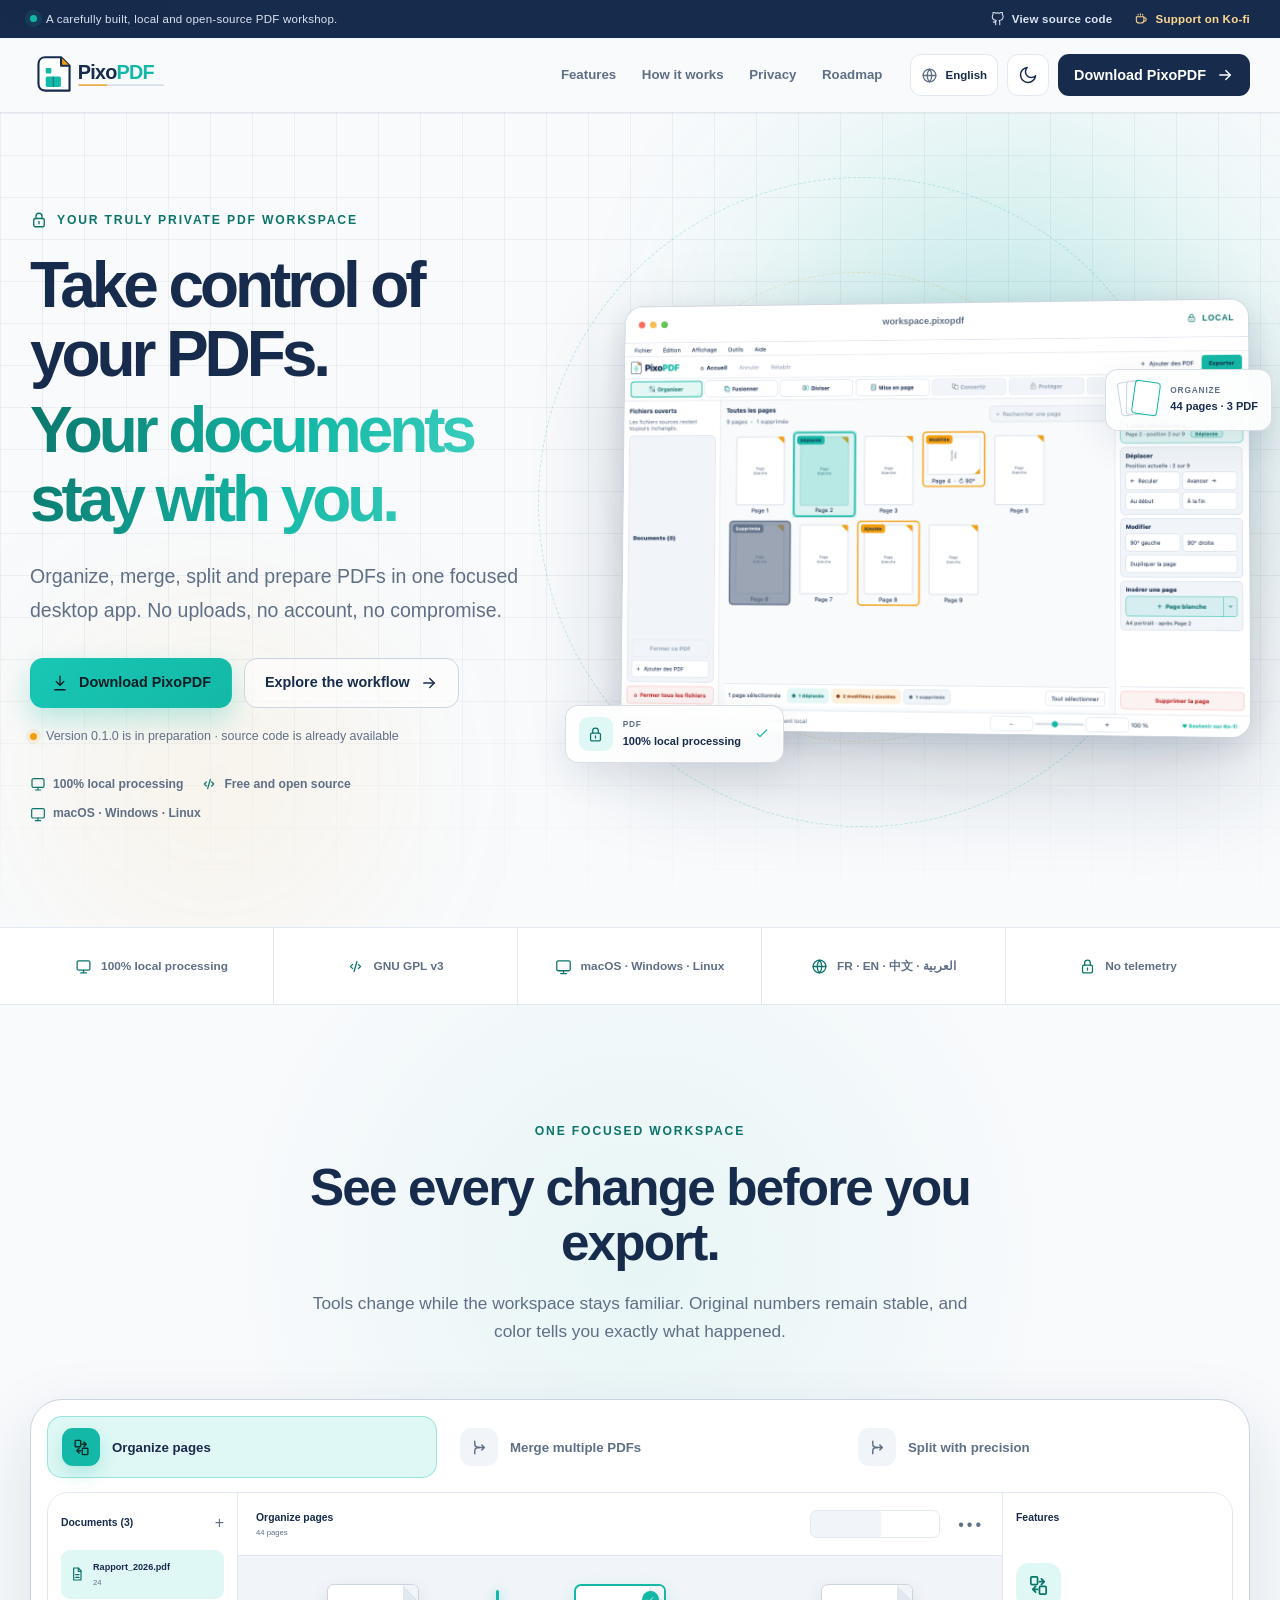
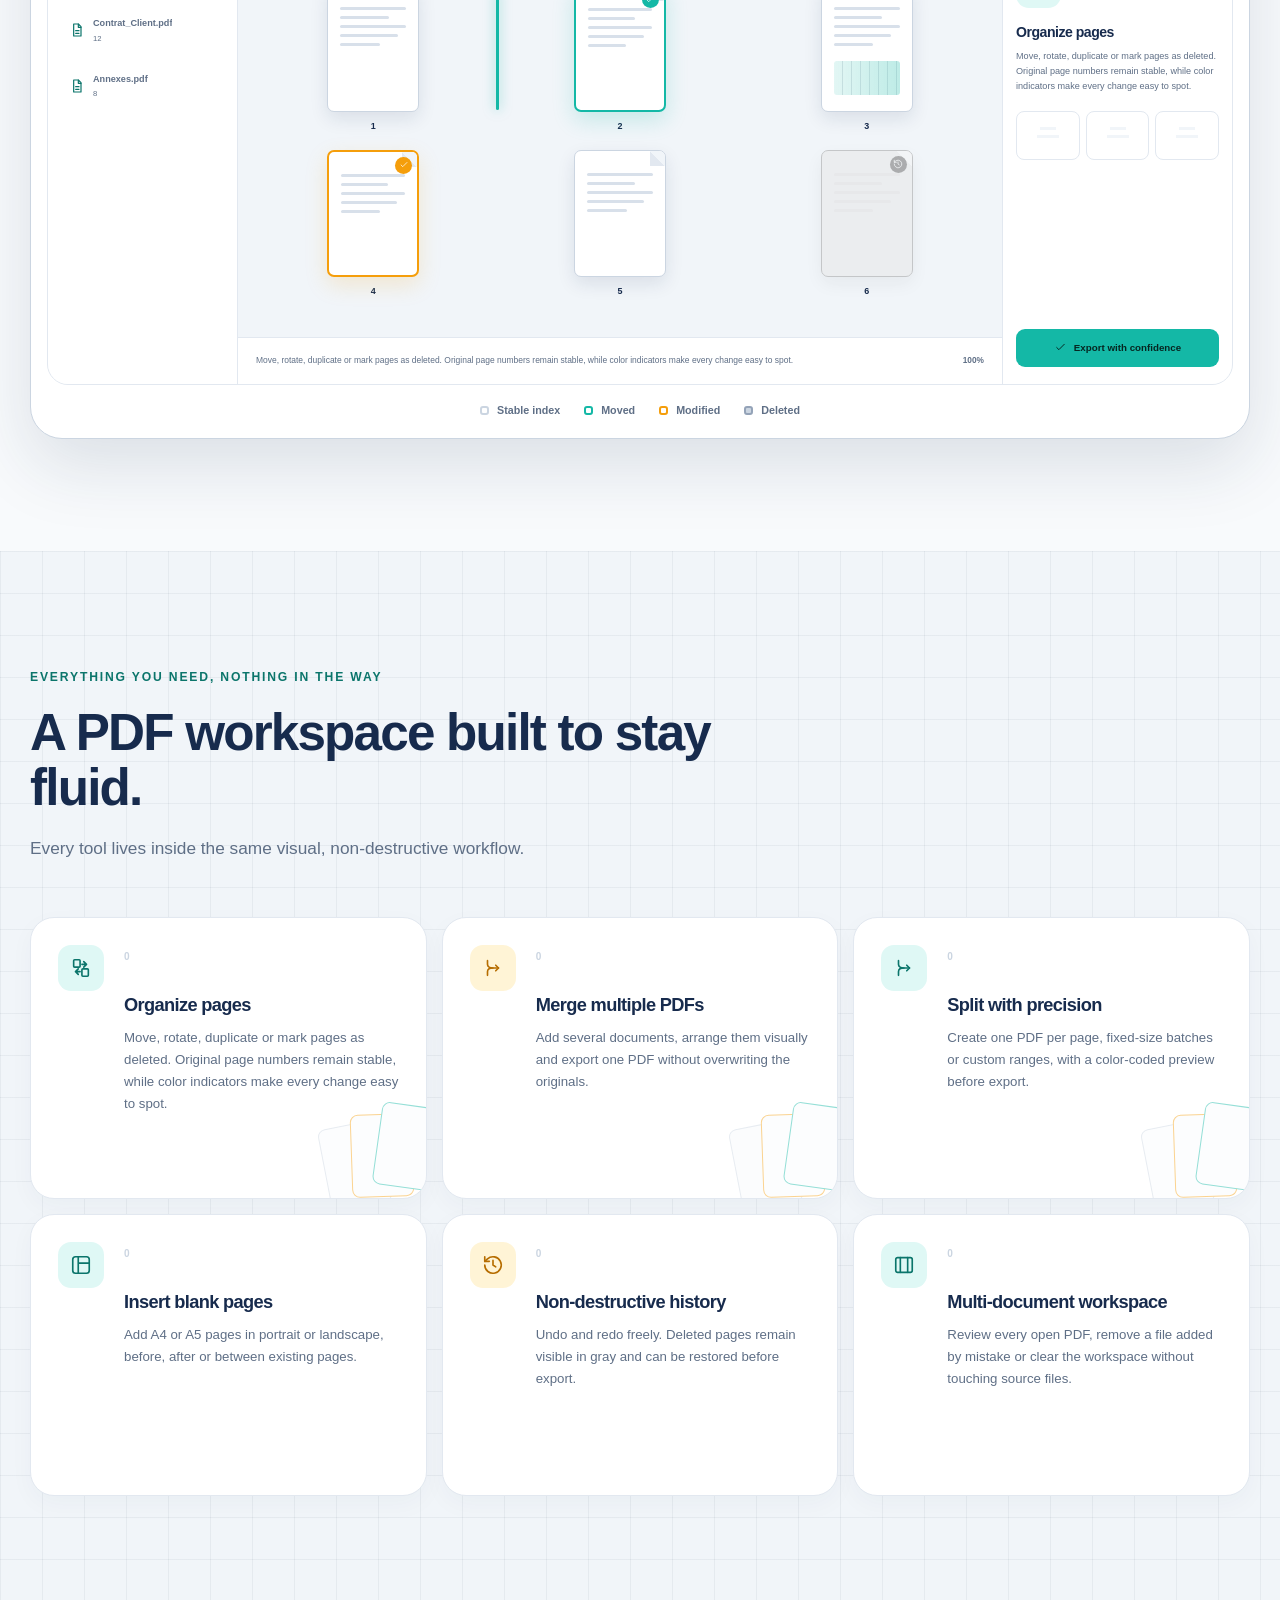
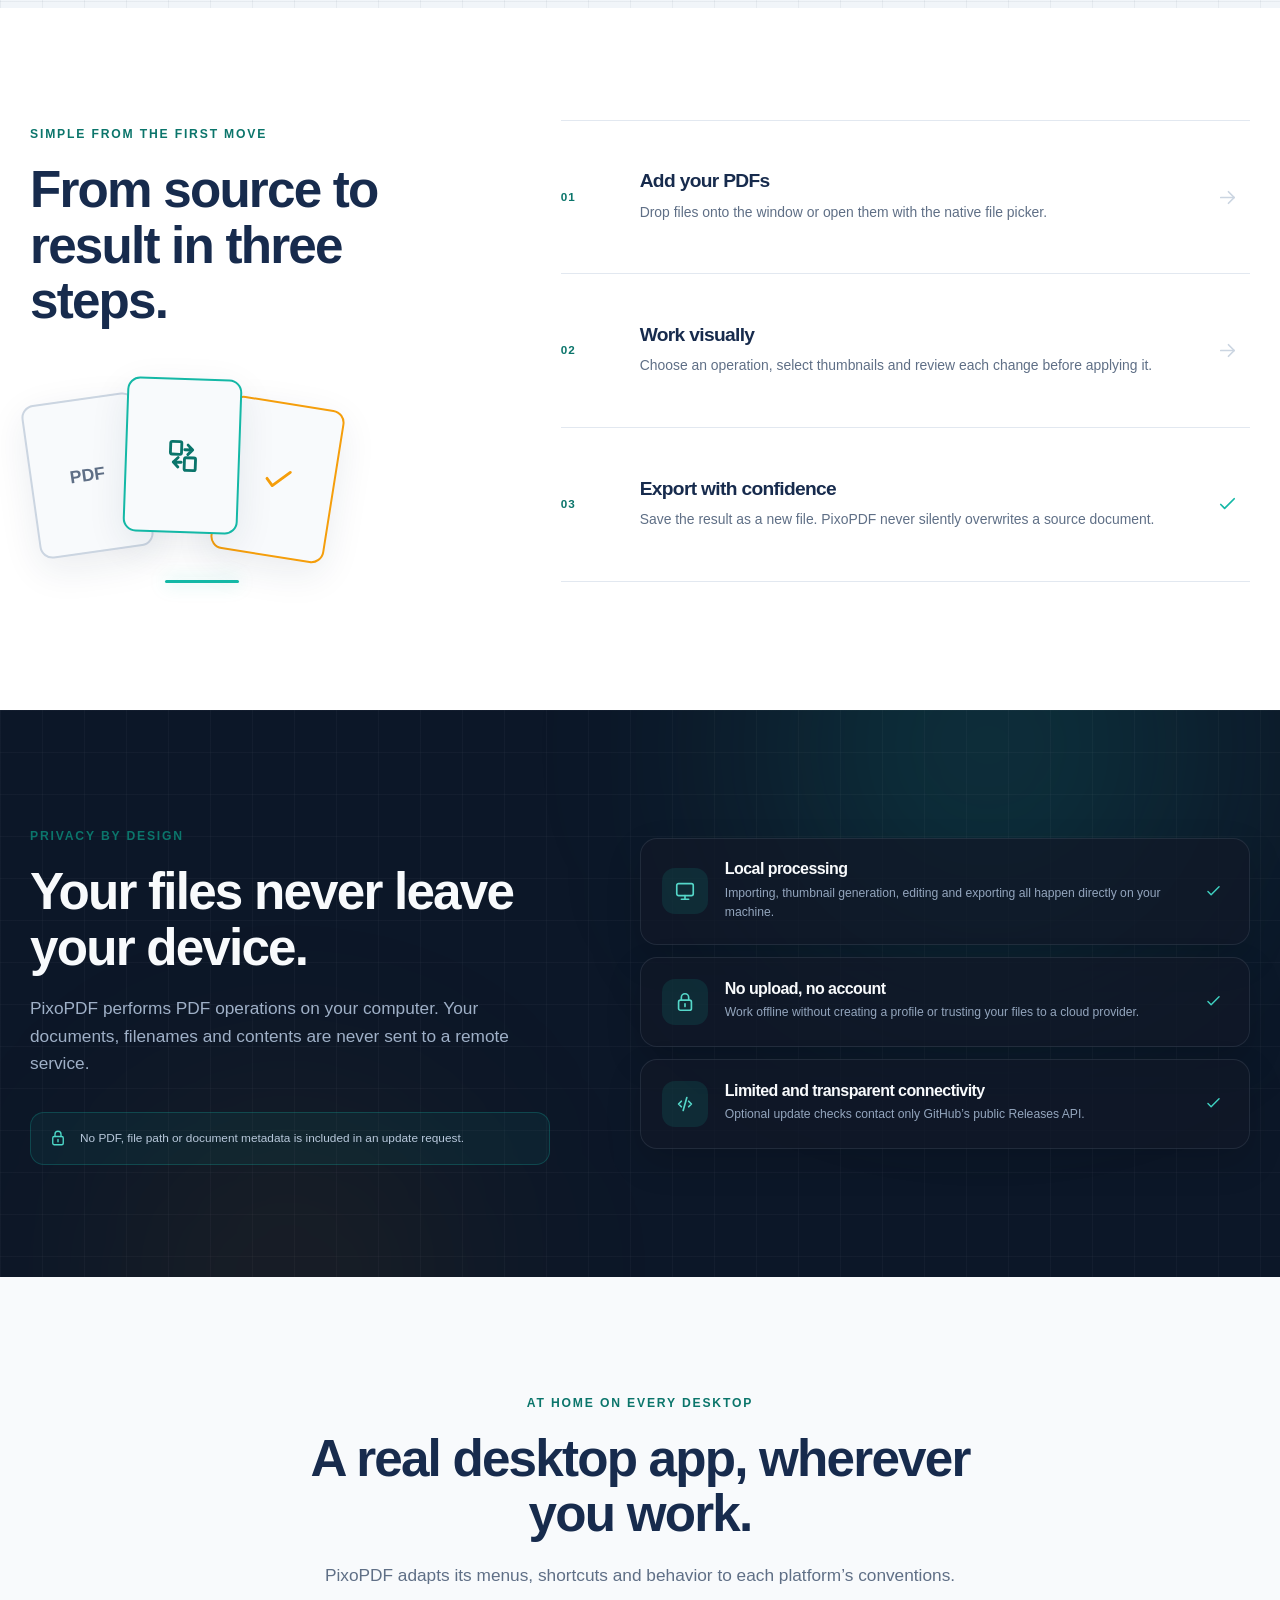
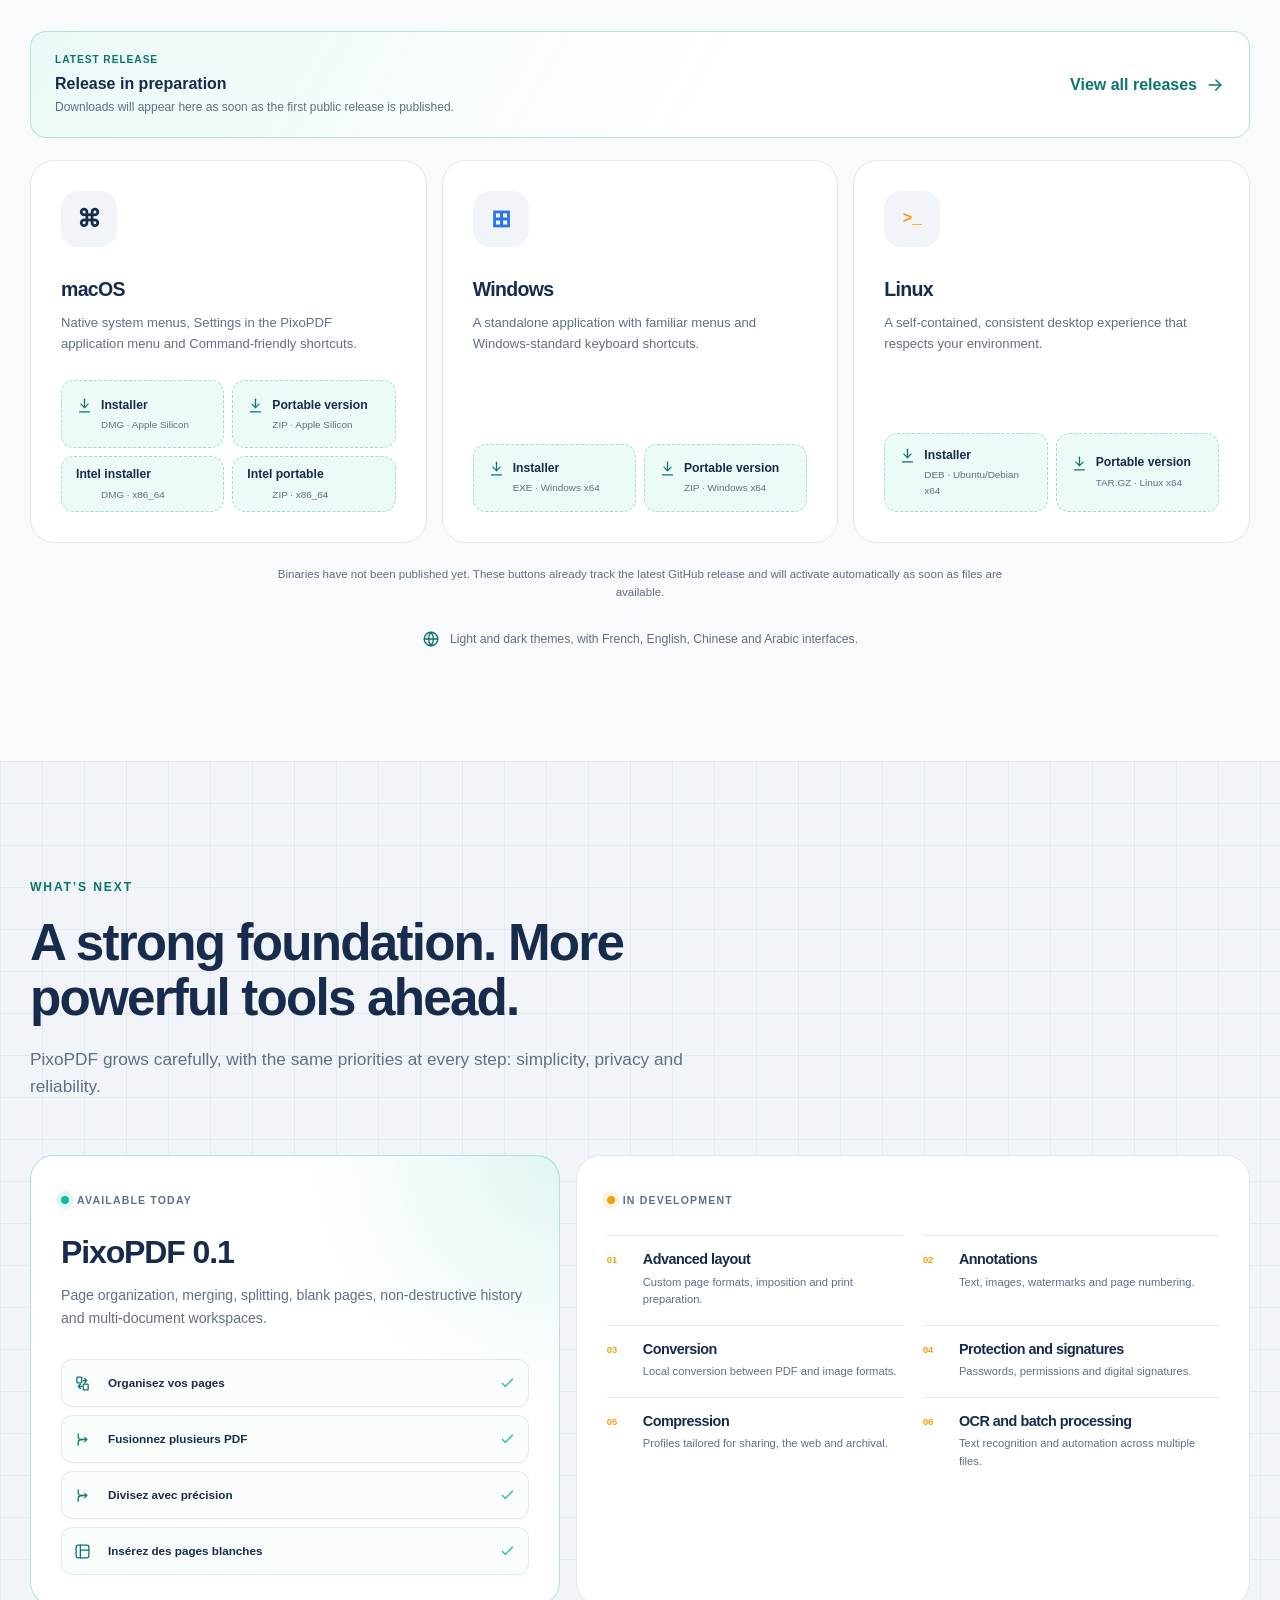
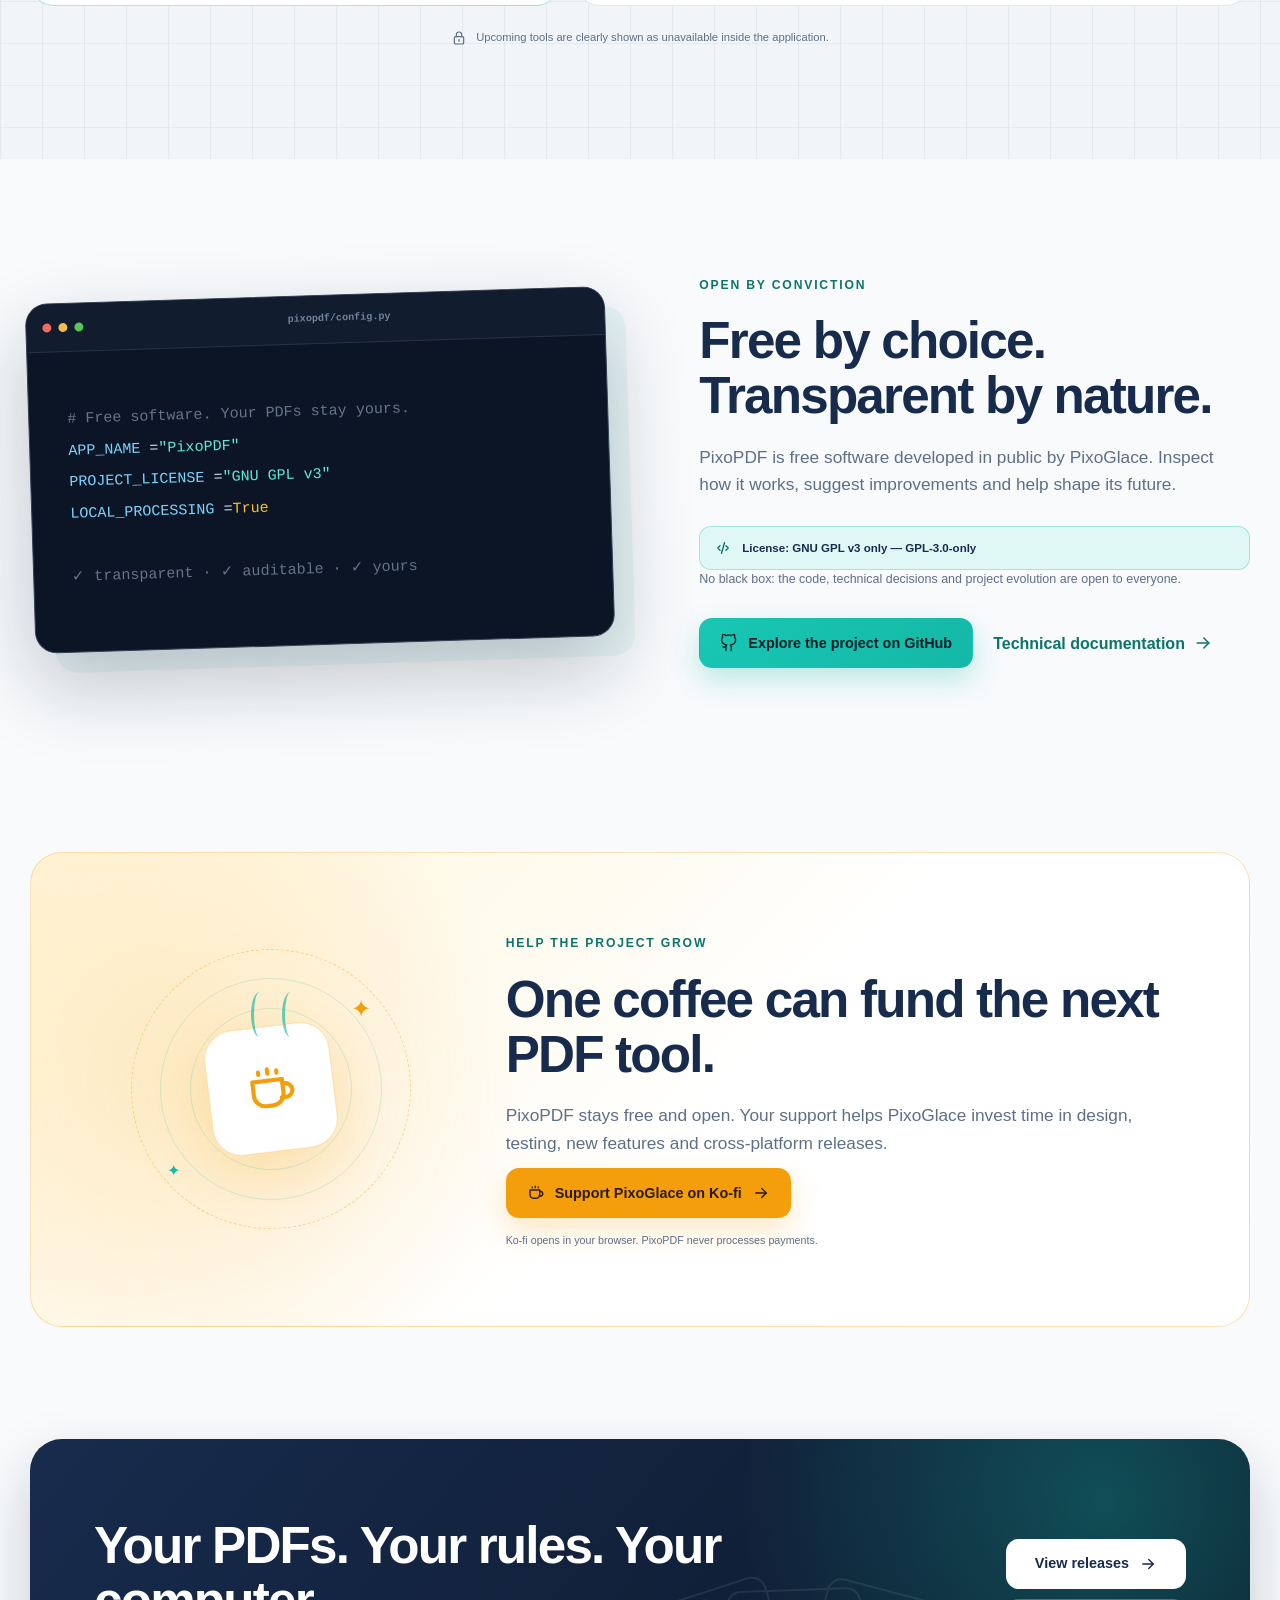
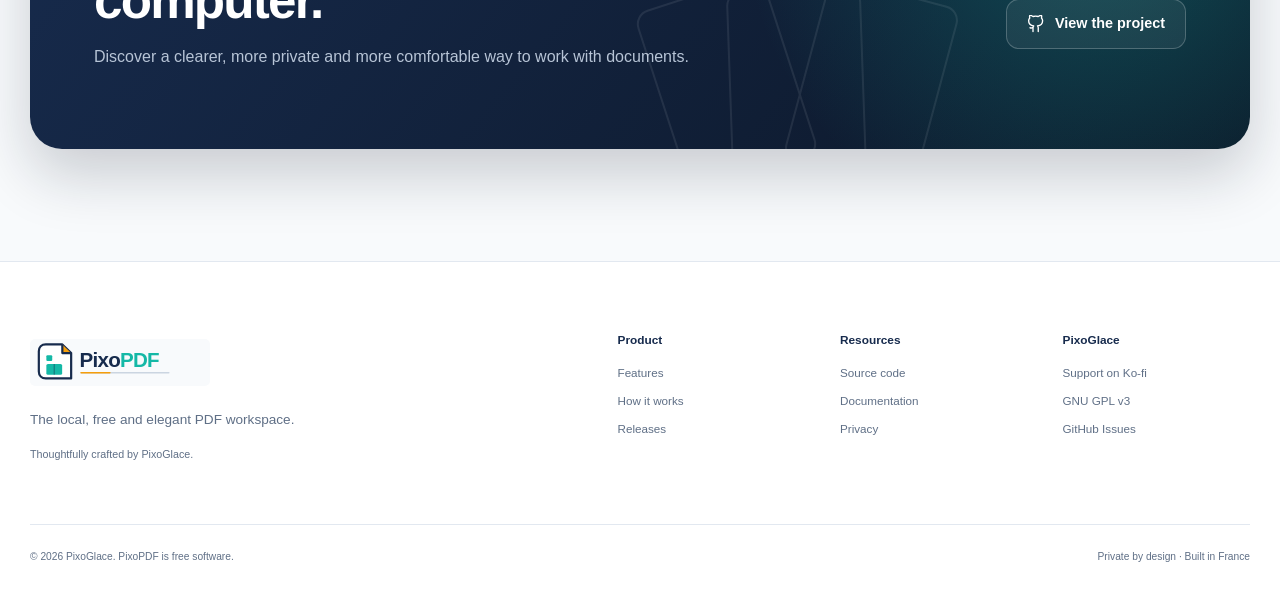
==== commit 2229e8b3: "feat(docs): offer installer and portable downloads" ====
--- a/docs/index.html
+++ b/docs/index.html
@@ -506,13 +506,13 @@
 <article><div class="platform-symbol platform-0">⌘</div>
 <h3 data-i18n="platform.macos.title">macOS</h3>
 <p data-i18n="platform.macos.description">Menus système natifs, paramètres dans le menu PixoPDF et raccourcis adaptés à la touche Commande.</p>
-<a class="platform-download is-pending" href="https://github.com/PixoGlace/pixopdf/releases" data-download-platform="macos" aria-disabled="true"><span><svg aria-hidden="true" fill="none" viewBox="0 0 24 24" stroke="currentColor" stroke-linecap="round" stroke-linejoin="round" stroke-width="1.8"><path d="M12 3v12"></path><path d="m7 10 5 5 5-5"></path><path d="M5 21h14"></path></svg><strong data-i18n="release.macosDownload">Télécharger pour macOS</strong></span><small data-i18n="release.macosFormats">DMG, PKG ou archive ZIP</small></a></article><article><div class="platform-symbol platform-1">⊞</div>
+<div class="platform-download-options"><a class="platform-download is-pending" href="https://github.com/PixoGlace/pixopdf/releases" data-download-platform="macos" data-download-kind="native" data-download-arch="arm64" aria-disabled="true"><span><svg aria-hidden="true" fill="none" viewBox="0 0 24 24" stroke="currentColor" stroke-linecap="round" stroke-linejoin="round" stroke-width="1.8"><path d="M12 3v12"></path><path d="m7 10 5 5 5-5"></path><path d="M5 21h14"></path></svg><strong data-i18n="release.installer">Installateur</strong></span><small data-i18n="release.macosArmInstaller">DMG · Apple Silicon</small></a><a class="platform-download is-pending" href="https://github.com/PixoGlace/pixopdf/releases" data-download-platform="macos" data-download-kind="portable" data-download-arch="arm64" aria-disabled="true"><span><svg aria-hidden="true" fill="none" viewBox="0 0 24 24" stroke="currentColor" stroke-linecap="round" stroke-linejoin="round" stroke-width="1.8"><path d="M12 3v12"></path><path d="m7 10 5 5 5-5"></path><path d="M5 21h14"></path></svg><strong data-i18n="release.portable">Version portable</strong></span><small data-i18n="release.macosArmPortable">ZIP · Apple Silicon</small></a><a class="platform-download compact is-pending" href="https://github.com/PixoGlace/pixopdf/releases" data-download-platform="macos" data-download-kind="native" data-download-arch="x86_64" aria-disabled="true"><span><strong data-i18n="release.installerIntel">Installateur Intel</strong></span><small>DMG · x86_64</small></a><a class="platform-download compact is-pending" href="https://github.com/PixoGlace/pixopdf/releases" data-download-platform="macos" data-download-kind="portable" data-download-arch="x86_64" aria-disabled="true"><span><strong data-i18n="release.portableIntel">Portable Intel</strong></span><small>ZIP · x86_64</small></a></div></article><article><div class="platform-symbol platform-1">⊞</div>
 <h3 data-i18n="platform.windows.title">Windows</h3>
 <p data-i18n="platform.windows.description">Une application autonome avec des menus familiers et des raccourcis clavier conformes à Windows.</p>
-<a class="platform-download is-pending" href="https://github.com/PixoGlace/pixopdf/releases" data-download-platform="windows" aria-disabled="true"><span><svg aria-hidden="true" fill="none" viewBox="0 0 24 24" stroke="currentColor" stroke-linecap="round" stroke-linejoin="round" stroke-width="1.8"><path d="M12 3v12"></path><path d="m7 10 5 5 5-5"></path><path d="M5 21h14"></path></svg><strong data-i18n="release.windowsDownload">Télécharger pour Windows</strong></span><small data-i18n="release.windowsFormats">EXE, MSI ou archive ZIP</small></a></article><article><div class="platform-symbol platform-2">&gt;_</div>
+<div class="platform-download-options"><a class="platform-download is-pending" href="https://github.com/PixoGlace/pixopdf/releases" data-download-platform="windows" data-download-kind="native" data-download-arch="x86_64" aria-disabled="true"><span><svg aria-hidden="true" fill="none" viewBox="0 0 24 24" stroke="currentColor" stroke-linecap="round" stroke-linejoin="round" stroke-width="1.8"><path d="M12 3v12"></path><path d="m7 10 5 5 5-5"></path><path d="M5 21h14"></path></svg><strong data-i18n="release.installer">Installateur</strong></span><small data-i18n="release.windowsInstaller">EXE · Windows x64</small></a><a class="platform-download is-pending" href="https://github.com/PixoGlace/pixopdf/releases" data-download-platform="windows" data-download-kind="portable" data-download-arch="x86_64" aria-disabled="true"><span><svg aria-hidden="true" fill="none" viewBox="0 0 24 24" stroke="currentColor" stroke-linecap="round" stroke-linejoin="round" stroke-width="1.8"><path d="M12 3v12"></path><path d="m7 10 5 5 5-5"></path><path d="M5 21h14"></path></svg><strong data-i18n="release.portable">Version portable</strong></span><small data-i18n="release.windowsPortable">ZIP · Windows x64</small></a></div></article><article><div class="platform-symbol platform-2">&gt;_</div>
 <h3 data-i18n="platform.linux.title">Linux</h3>
 <p data-i18n="platform.linux.description">Une expérience desktop indépendante, cohérente et respectueuse de votre environnement.</p>
-<a class="platform-download is-pending" href="https://github.com/PixoGlace/pixopdf/releases" data-download-platform="linux" aria-disabled="true"><span><svg aria-hidden="true" fill="none" viewBox="0 0 24 24" stroke="currentColor" stroke-linecap="round" stroke-linejoin="round" stroke-width="1.8"><path d="M12 3v12"></path><path d="m7 10 5 5 5-5"></path><path d="M5 21h14"></path></svg><strong data-i18n="release.linuxDownload">Télécharger pour Linux</strong></span><small data-i18n="release.linuxFormats">AppImage, DEB, RPM ou TAR.GZ</small></a></article>
+<div class="platform-download-options"><a class="platform-download is-pending" href="https://github.com/PixoGlace/pixopdf/releases" data-download-platform="linux" data-download-kind="native" data-download-arch="amd64" aria-disabled="true"><span><svg aria-hidden="true" fill="none" viewBox="0 0 24 24" stroke="currentColor" stroke-linecap="round" stroke-linejoin="round" stroke-width="1.8"><path d="M12 3v12"></path><path d="m7 10 5 5 5-5"></path><path d="M5 21h14"></path></svg><strong data-i18n="release.installer">Installateur</strong></span><small data-i18n="release.linuxInstaller">DEB · Ubuntu/Debian x64</small></a><a class="platform-download is-pending" href="https://github.com/PixoGlace/pixopdf/releases" data-download-platform="linux" data-download-kind="portable" data-download-arch="x86_64" aria-disabled="true"><span><svg aria-hidden="true" fill="none" viewBox="0 0 24 24" stroke="currentColor" stroke-linecap="round" stroke-linejoin="round" stroke-width="1.8"><path d="M12 3v12"></path><path d="m7 10 5 5 5-5"></path><path d="M5 21h14"></path></svg><strong data-i18n="release.portable">Version portable</strong></span><small data-i18n="release.linuxPortable">TAR.GZ · Linux x64</small></a></div></article>
 </div>
 <p class="release-fallback" data-release-fallback data-i18n="release.fallbackDetail">Les binaires ne sont pas encore publiés. Les boutons sont déjà branchés sur la dernière release GitHub et s’activeront automatiquement dès que les fichiers seront disponibles.</p>
 <p class="platform-note"><svg aria-hidden="true" fill="none" viewBox="0 0 24 24" stroke="currentColor" stroke-linecap="round" stroke-linejoin="round" stroke-width="1.8"><circle cx="12" cy="12" r="9"></circle><path d="M3 12h18M12 3a14 14 0 0 1 0 18M12 3a14 14 0 0 0 0 18"></path></svg><span data-i18n="platforms.note">Thèmes clair et sombre, interface disponible en français, anglais, chinois et arabe.</span></p>
--- a/docs/static/style.css
+++ b/docs/static/style.css
@@ -2124,12 +2124,19 @@
   height: 14px;
 }
 
+.platform-download-options {
+  display: grid;
+  gap: 8px;
+  margin-top: auto;
+  grid-template-columns: repeat(2, minmax(0, 1fr));
+}
+
 .platform-download {
   display: grid;
   min-height: 68px;
   align-content: center;
   gap: 2px;
-  margin-top: auto;
+  margin-top: 0;
   padding: 12px 14px;
   border: 1px solid rgba(20, 184, 166, 0.38);
   border-radius: 13px;
@@ -2139,6 +2146,11 @@
     background-color 180ms ease,
     border-color 180ms ease,
     transform 180ms ease;
+}
+
+.platform-download.compact {
+  min-height: 55px;
+  padding-block: 8px;
 }
 
 .platform-download:hover {
